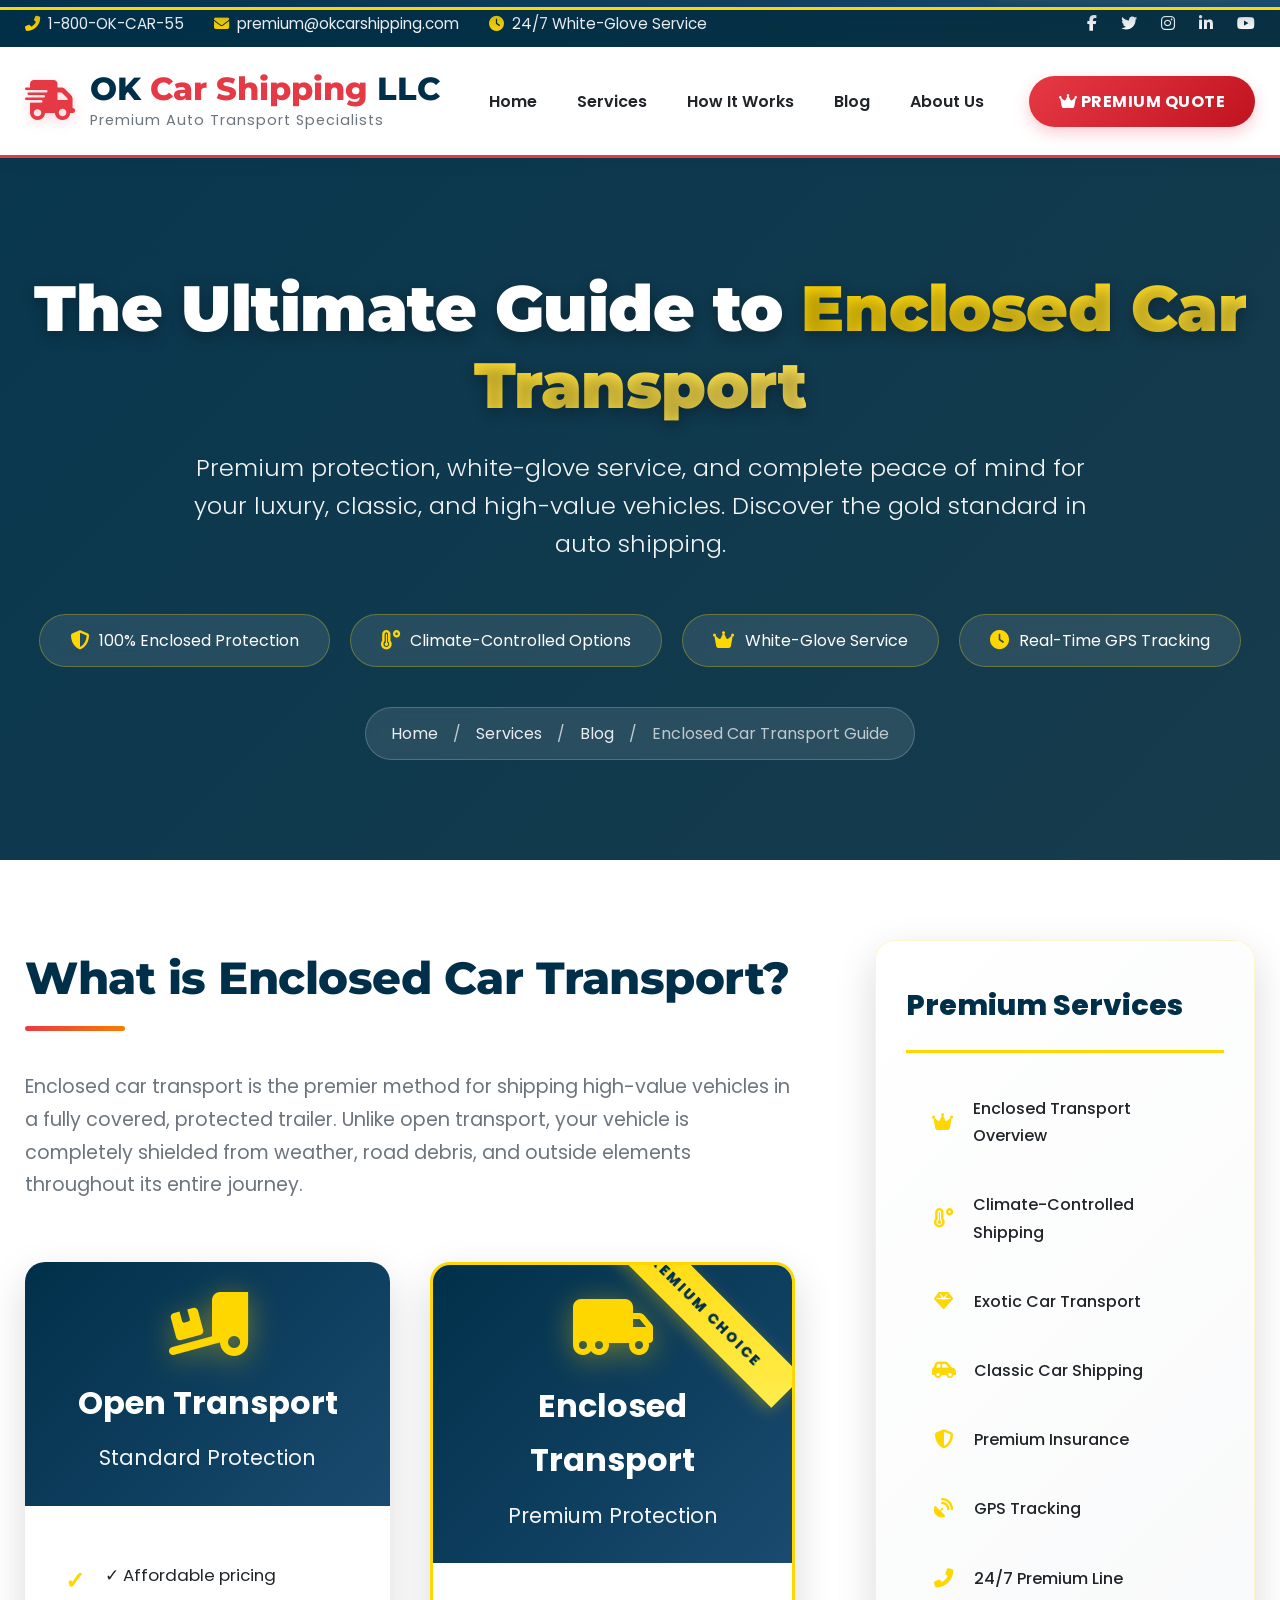
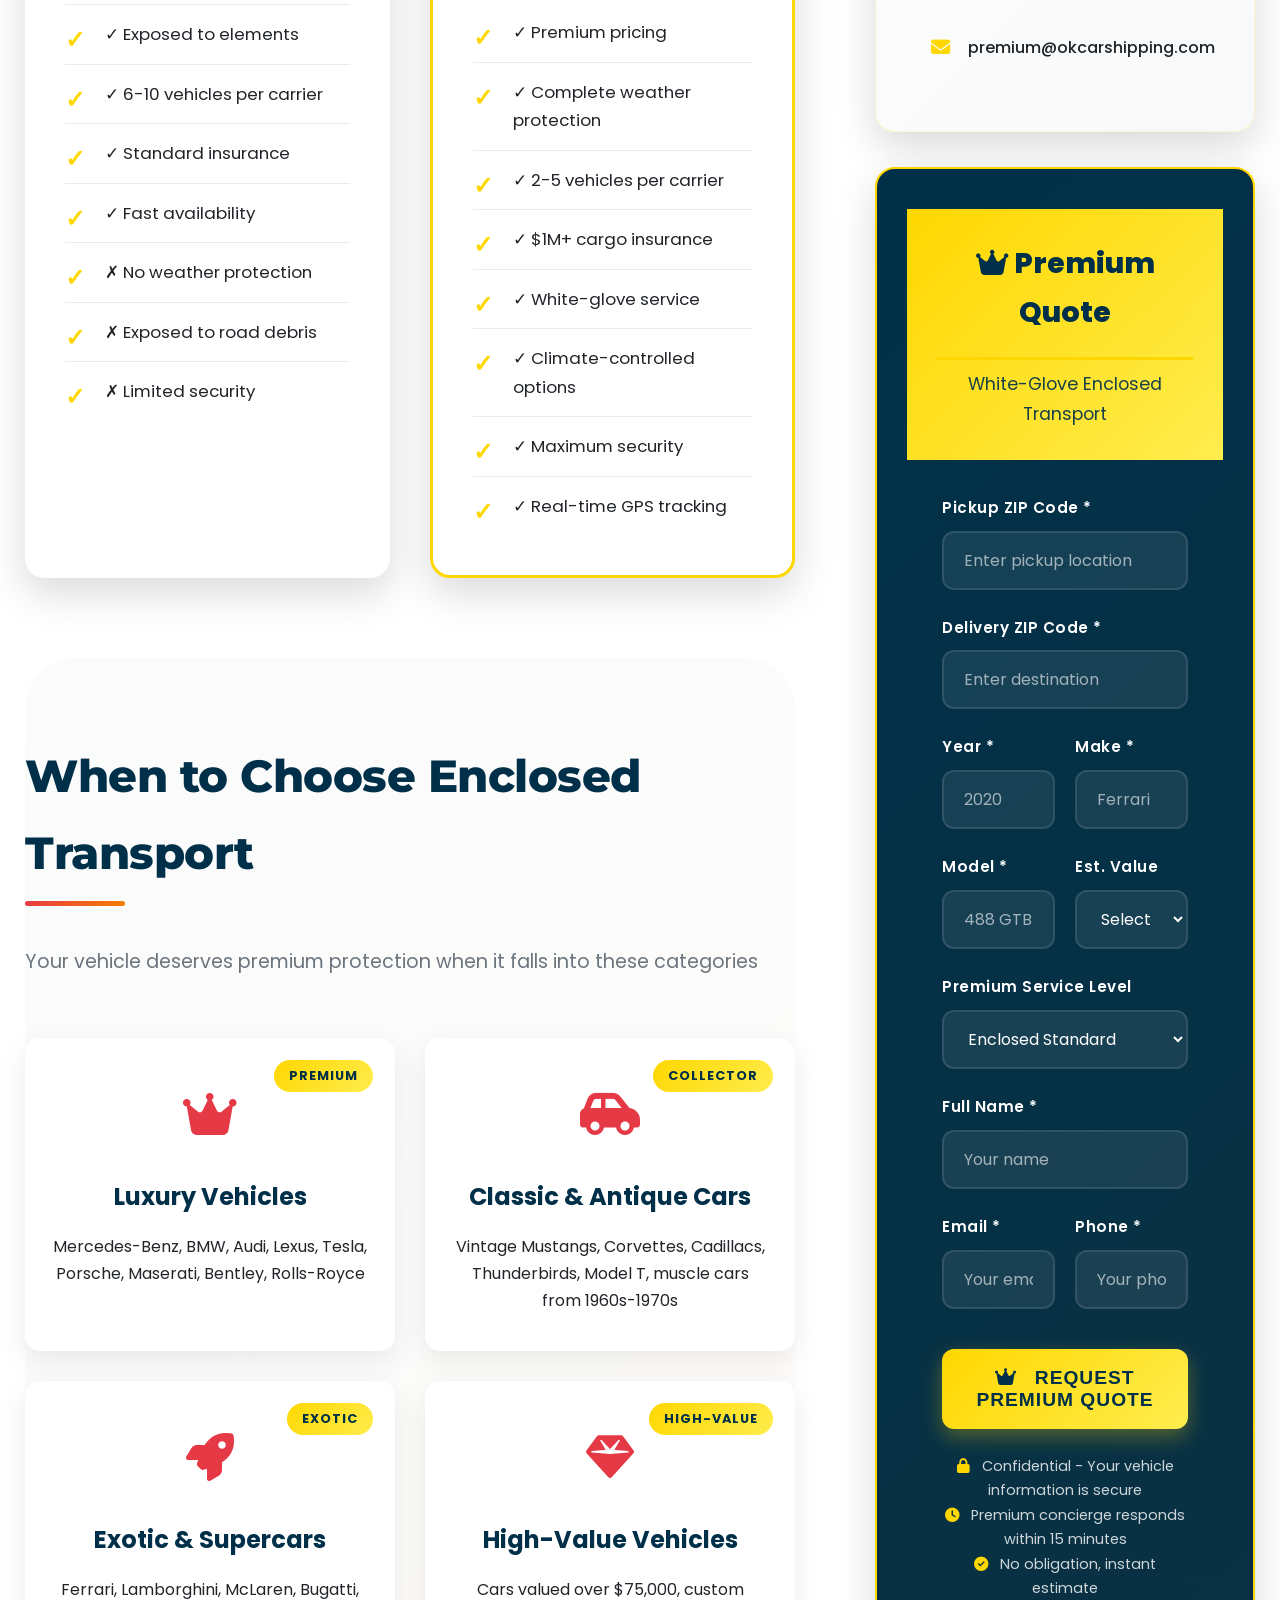
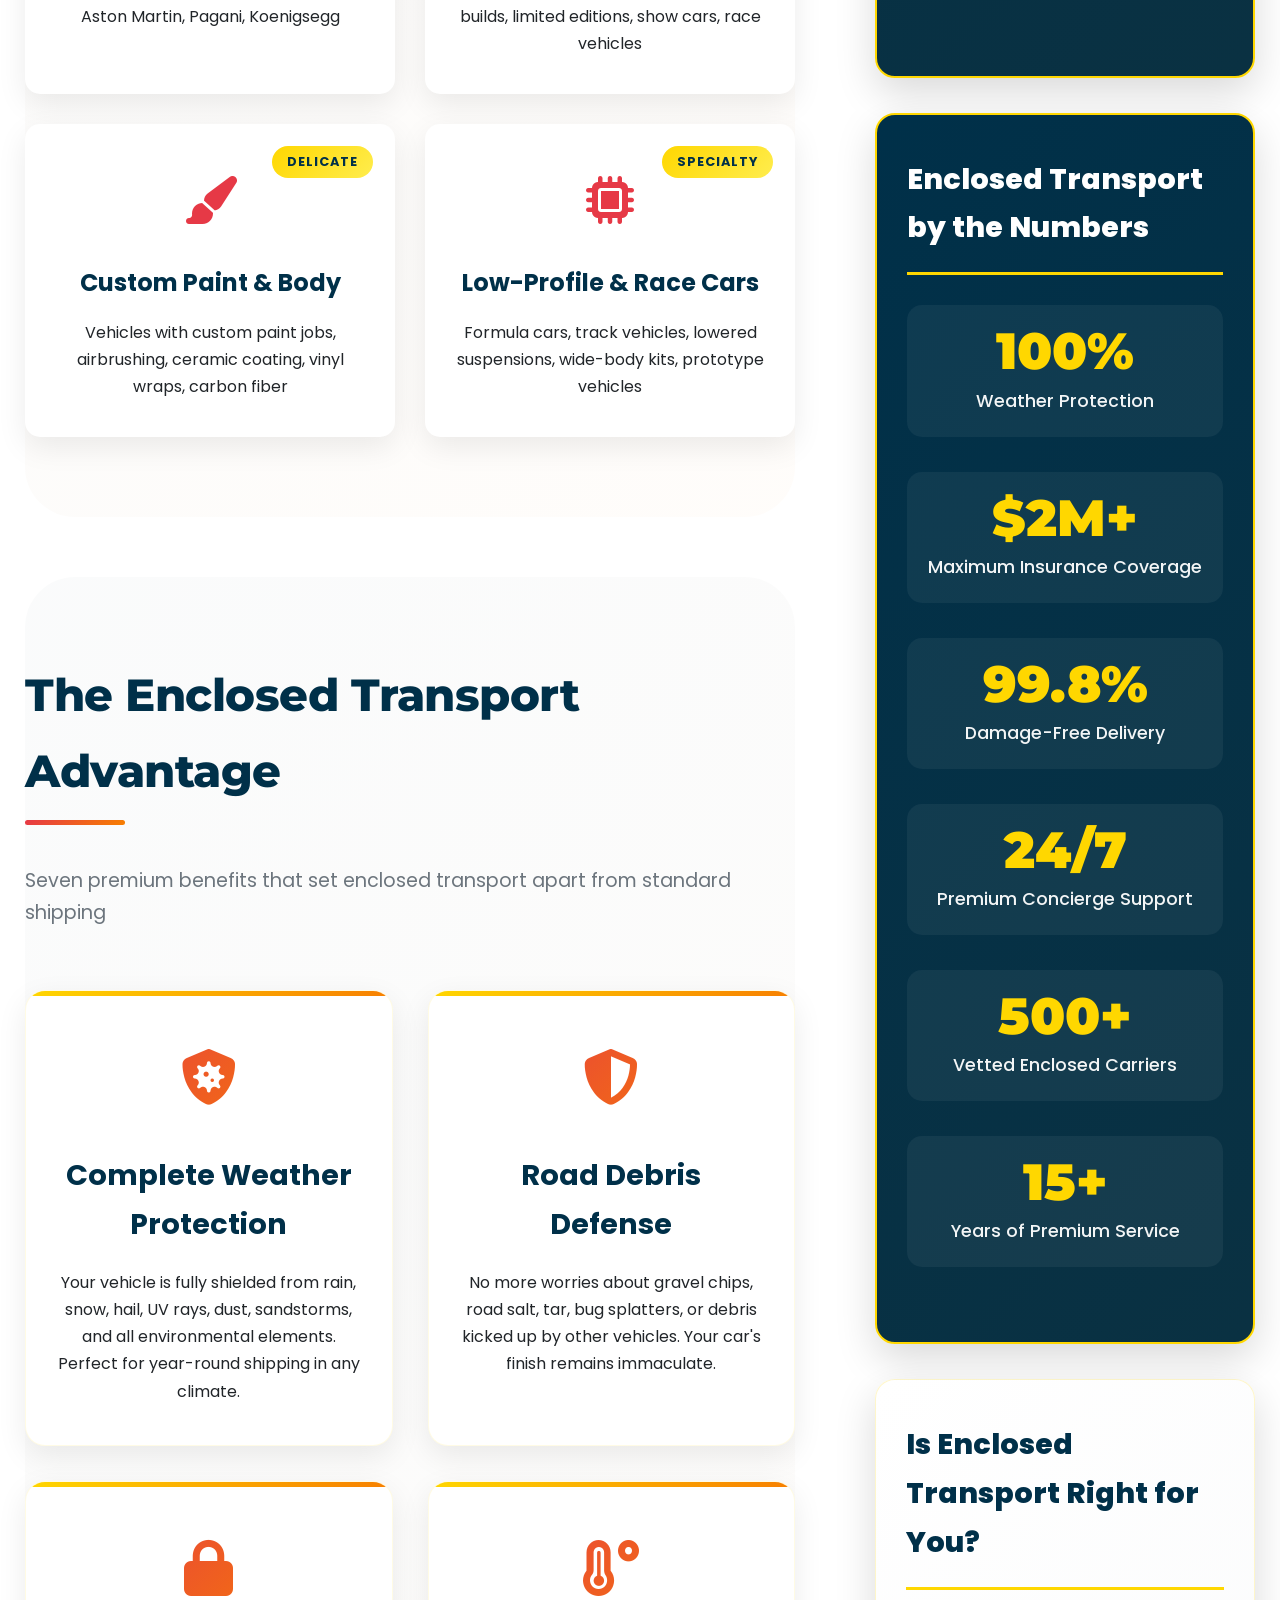
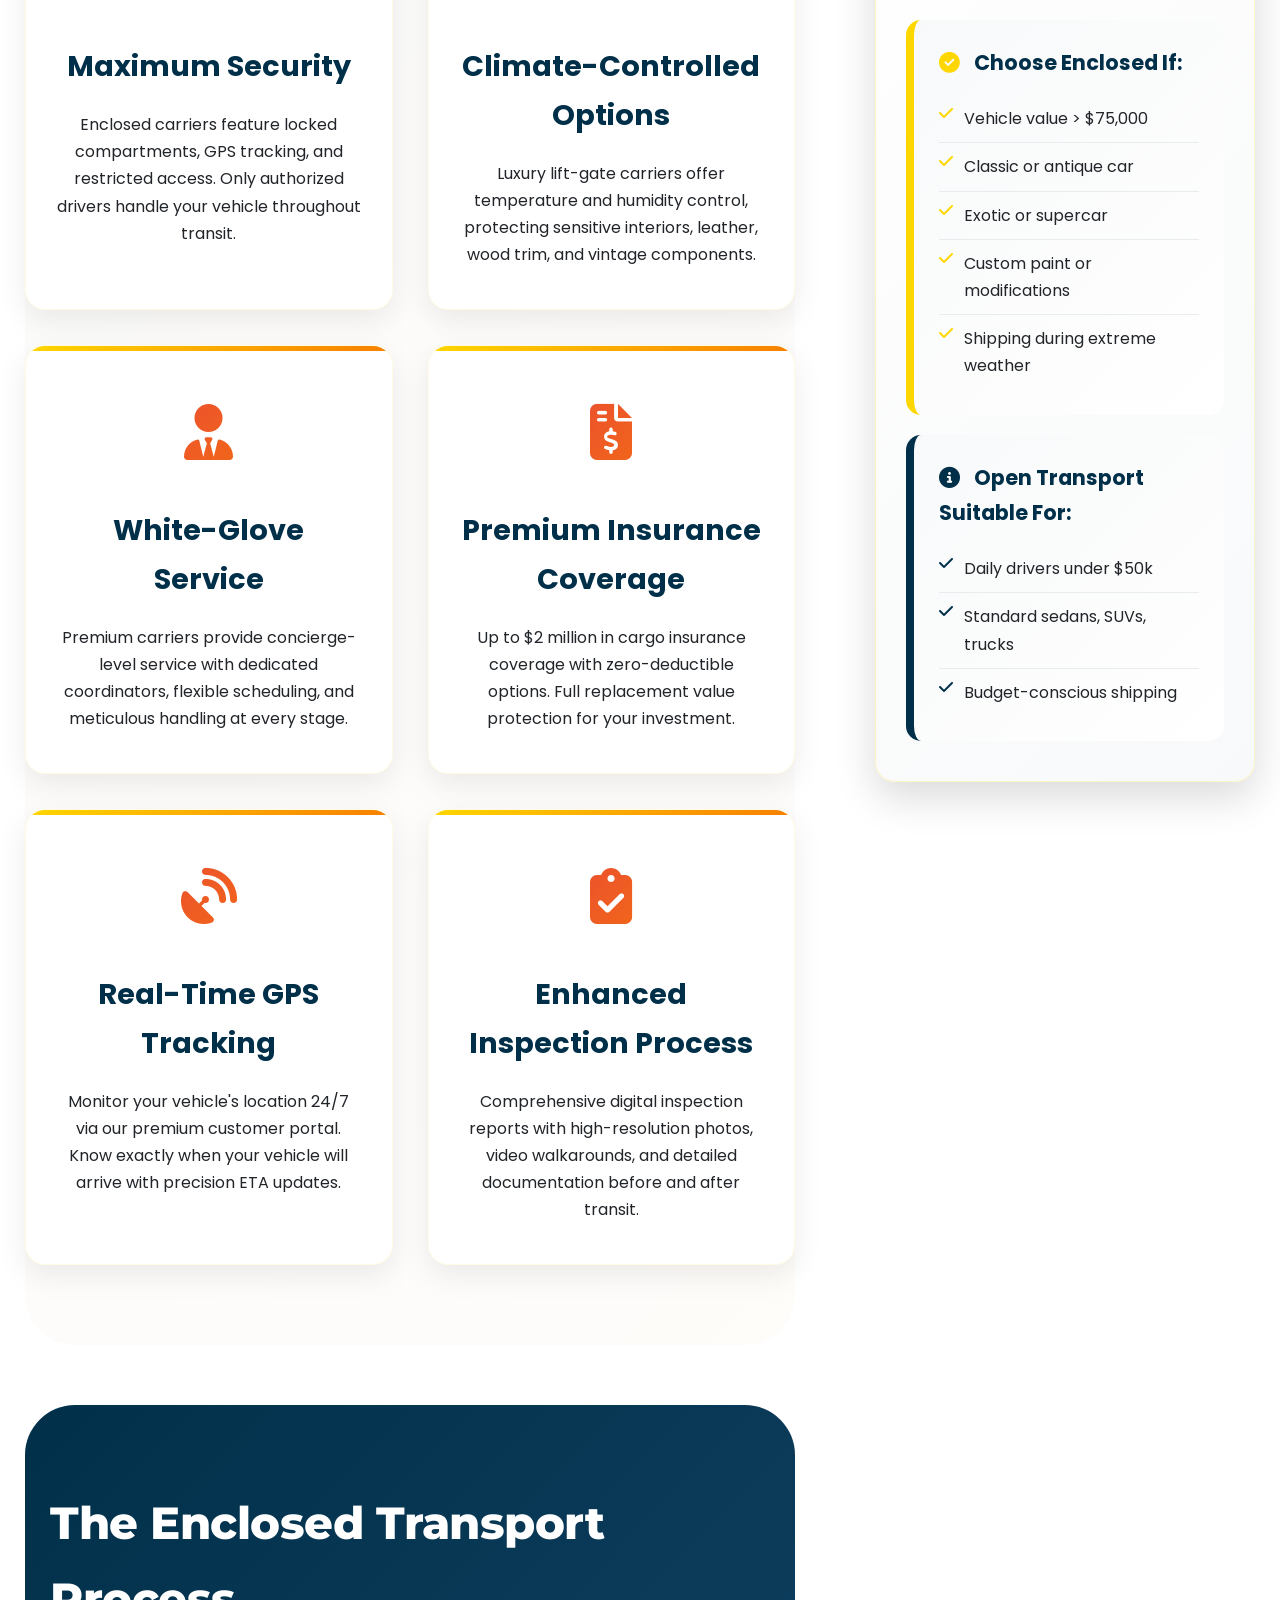
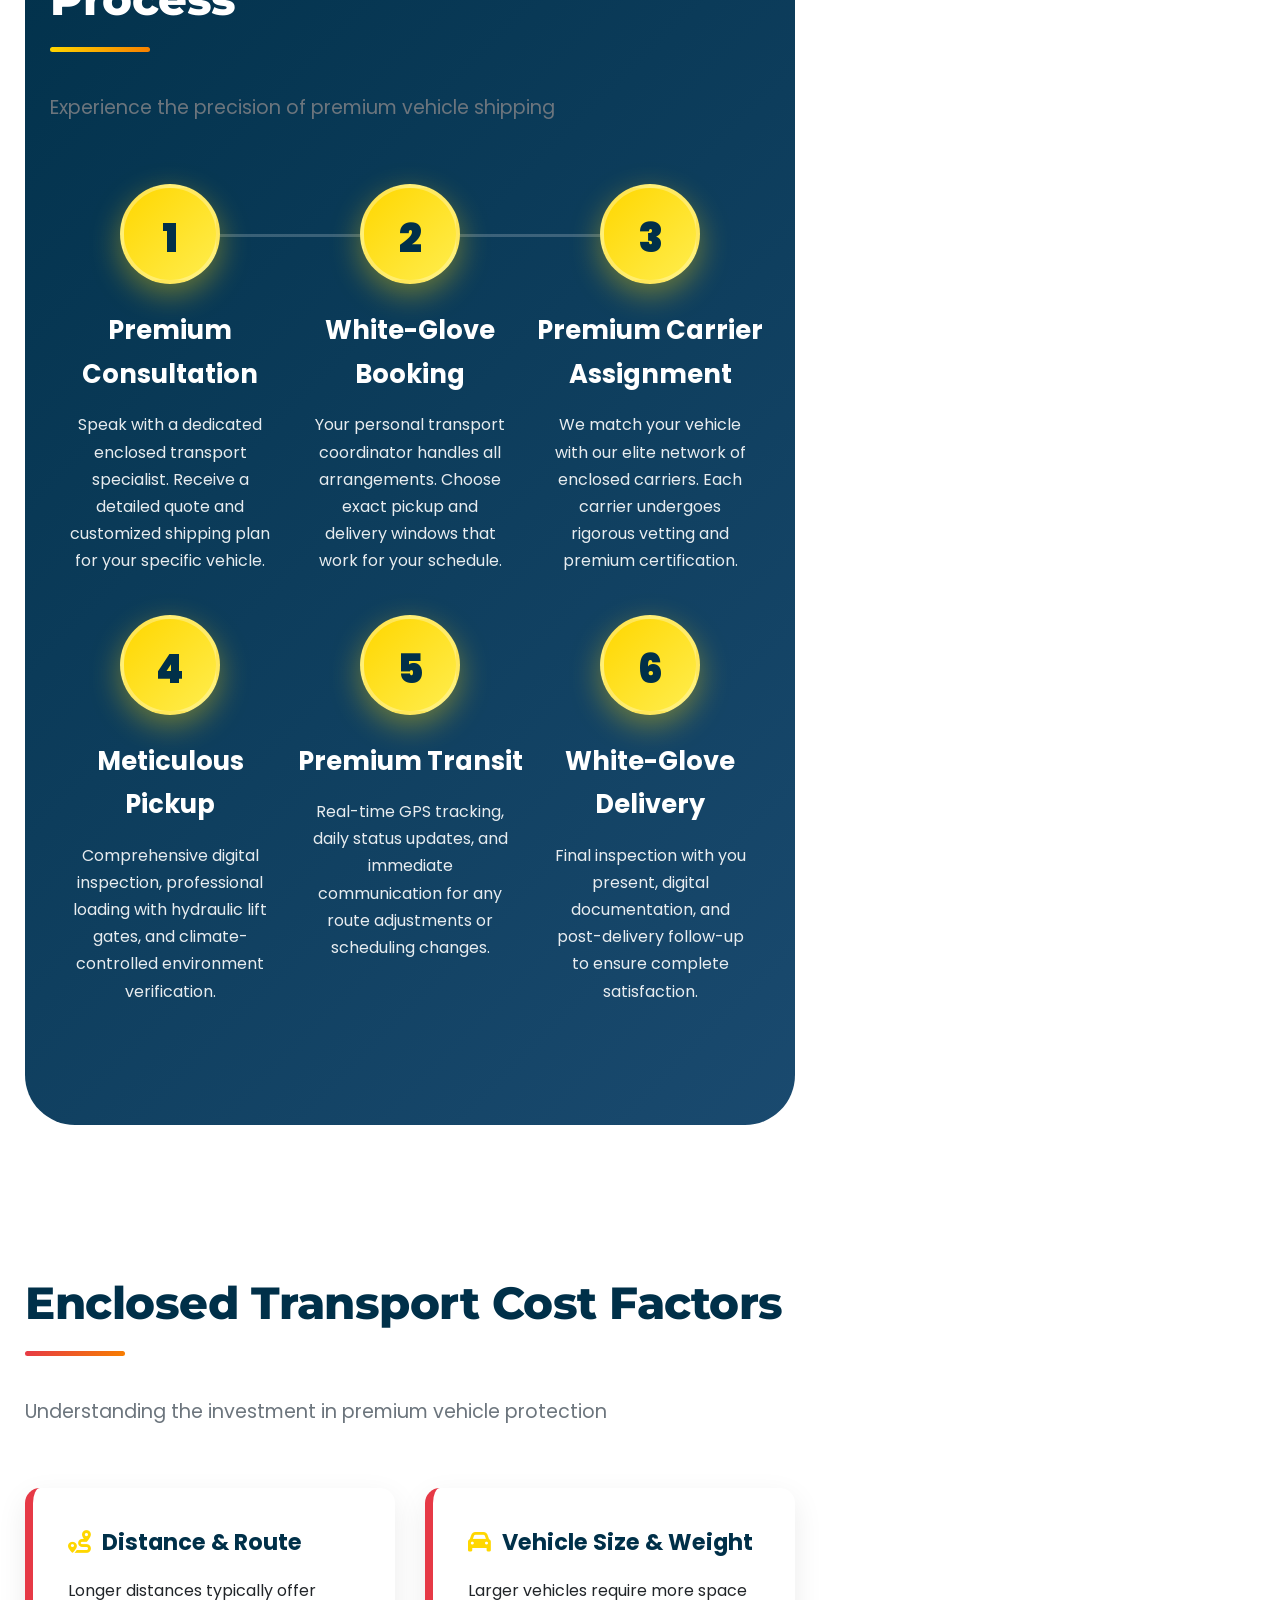
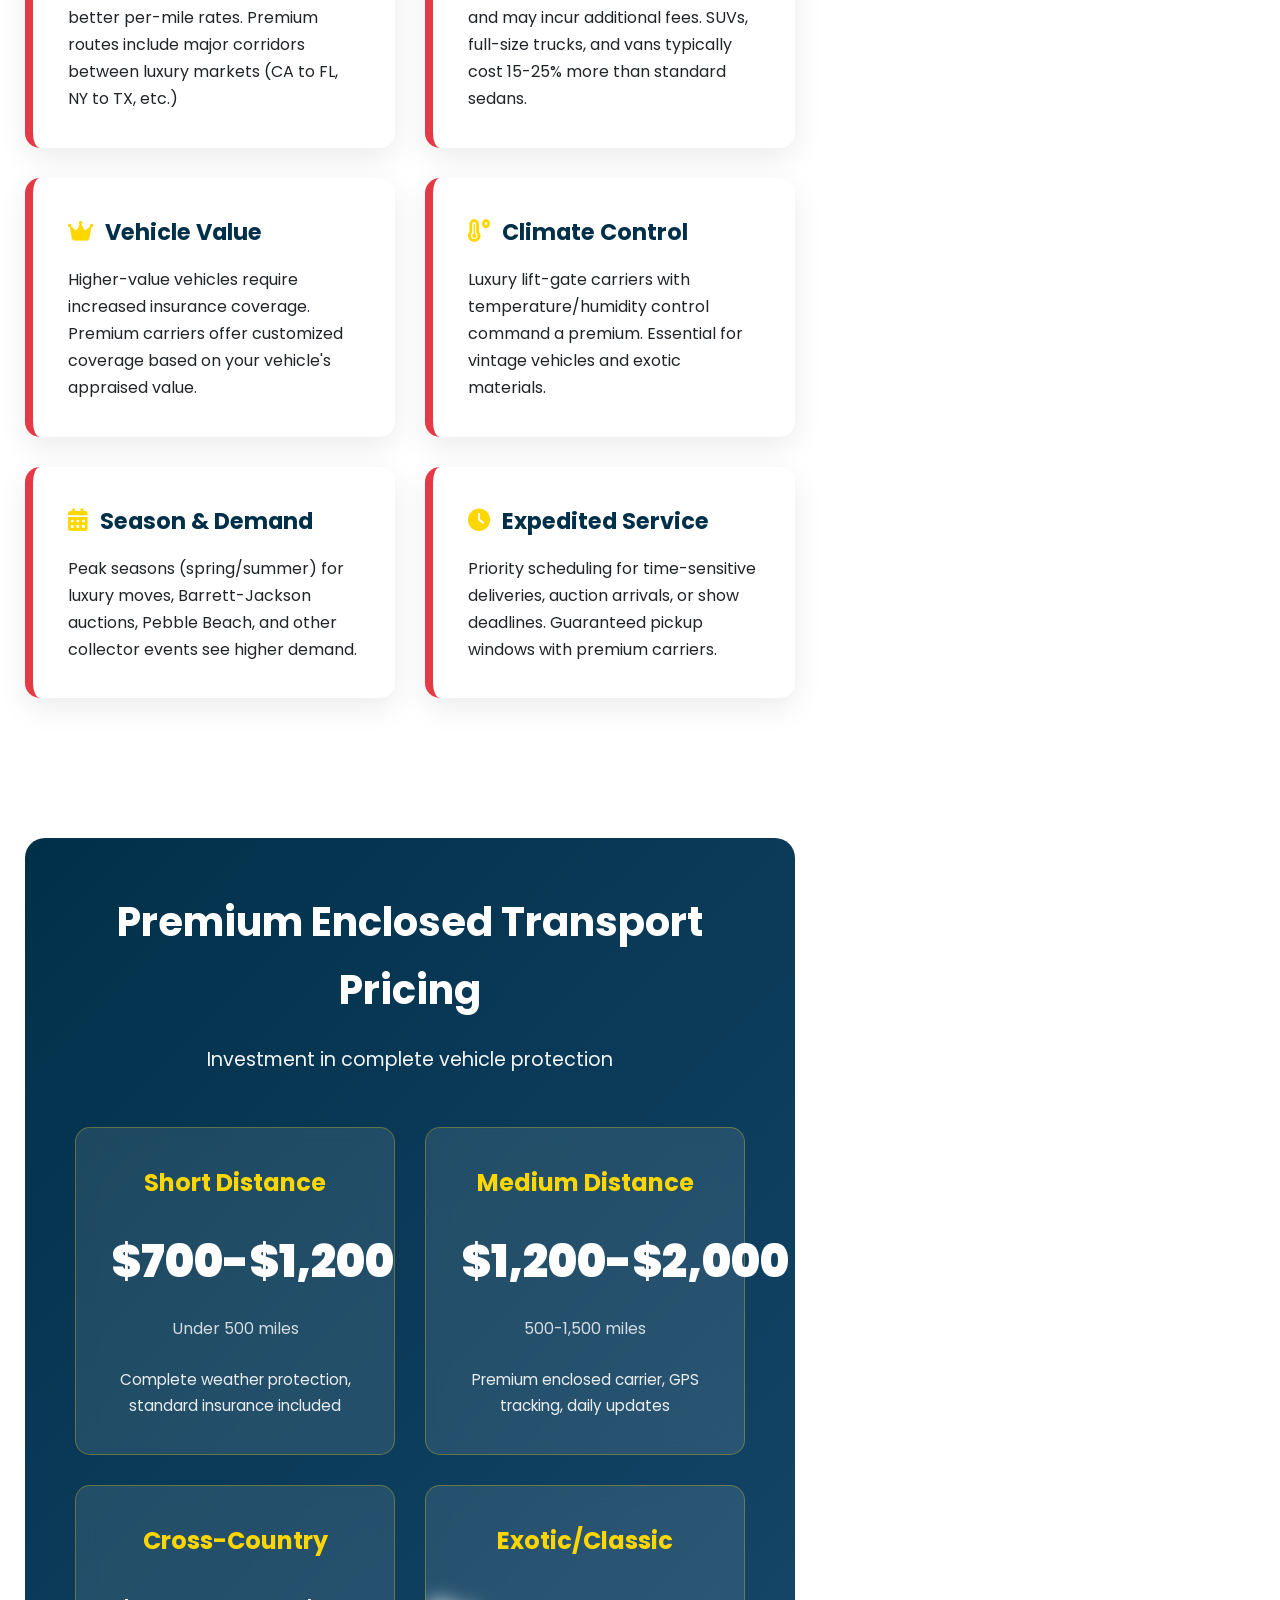
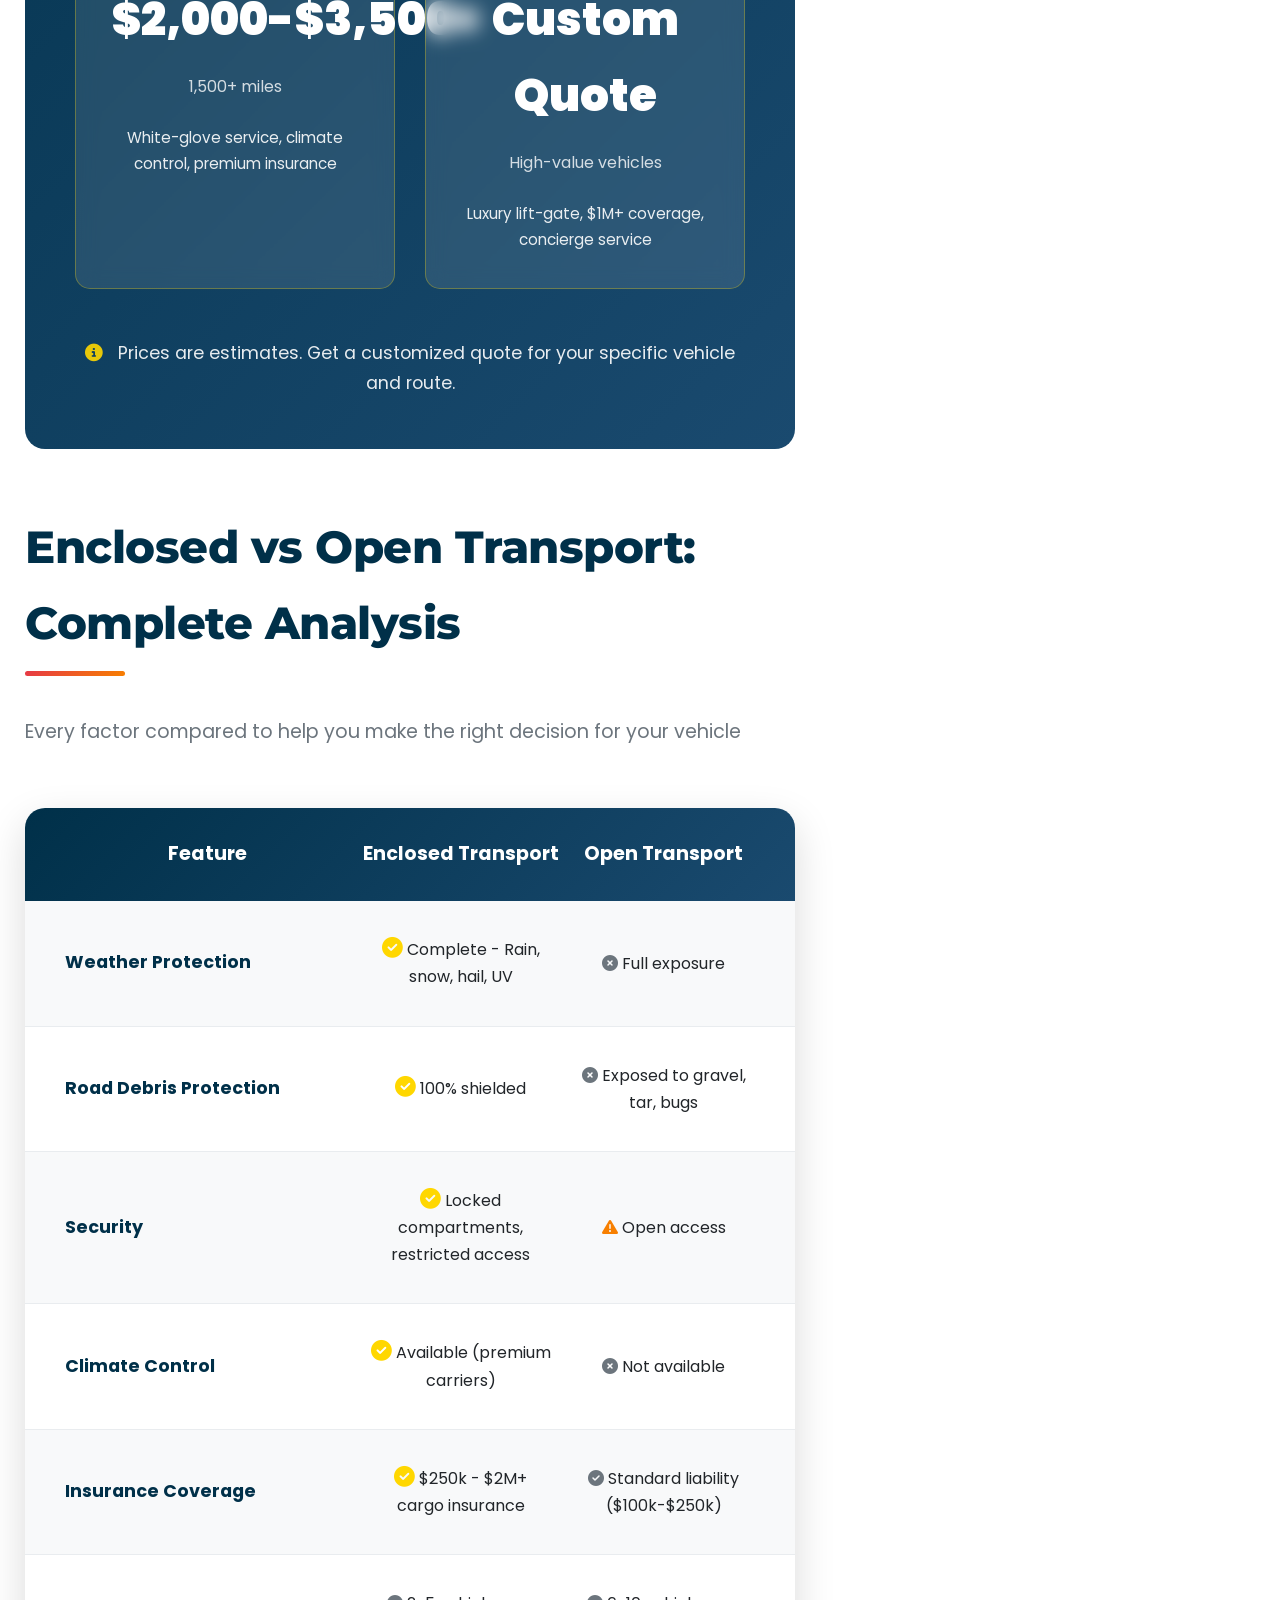
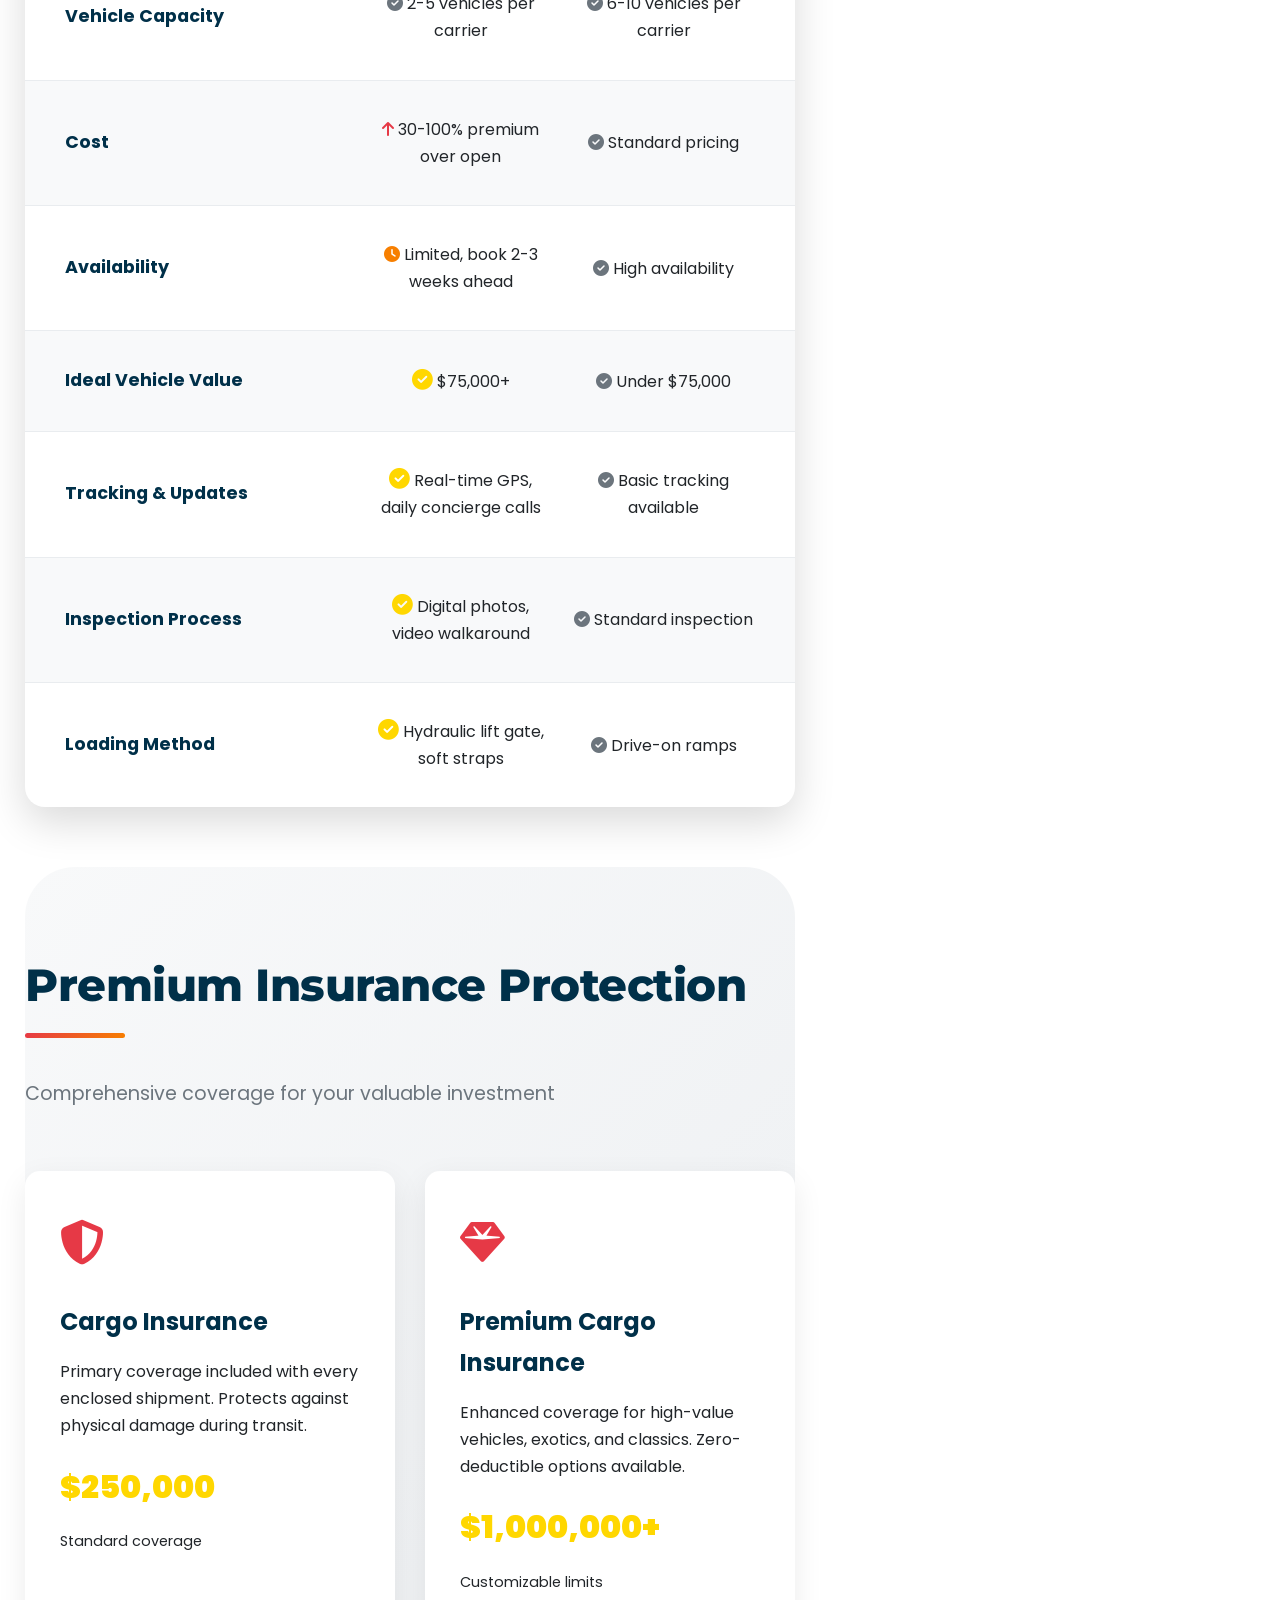
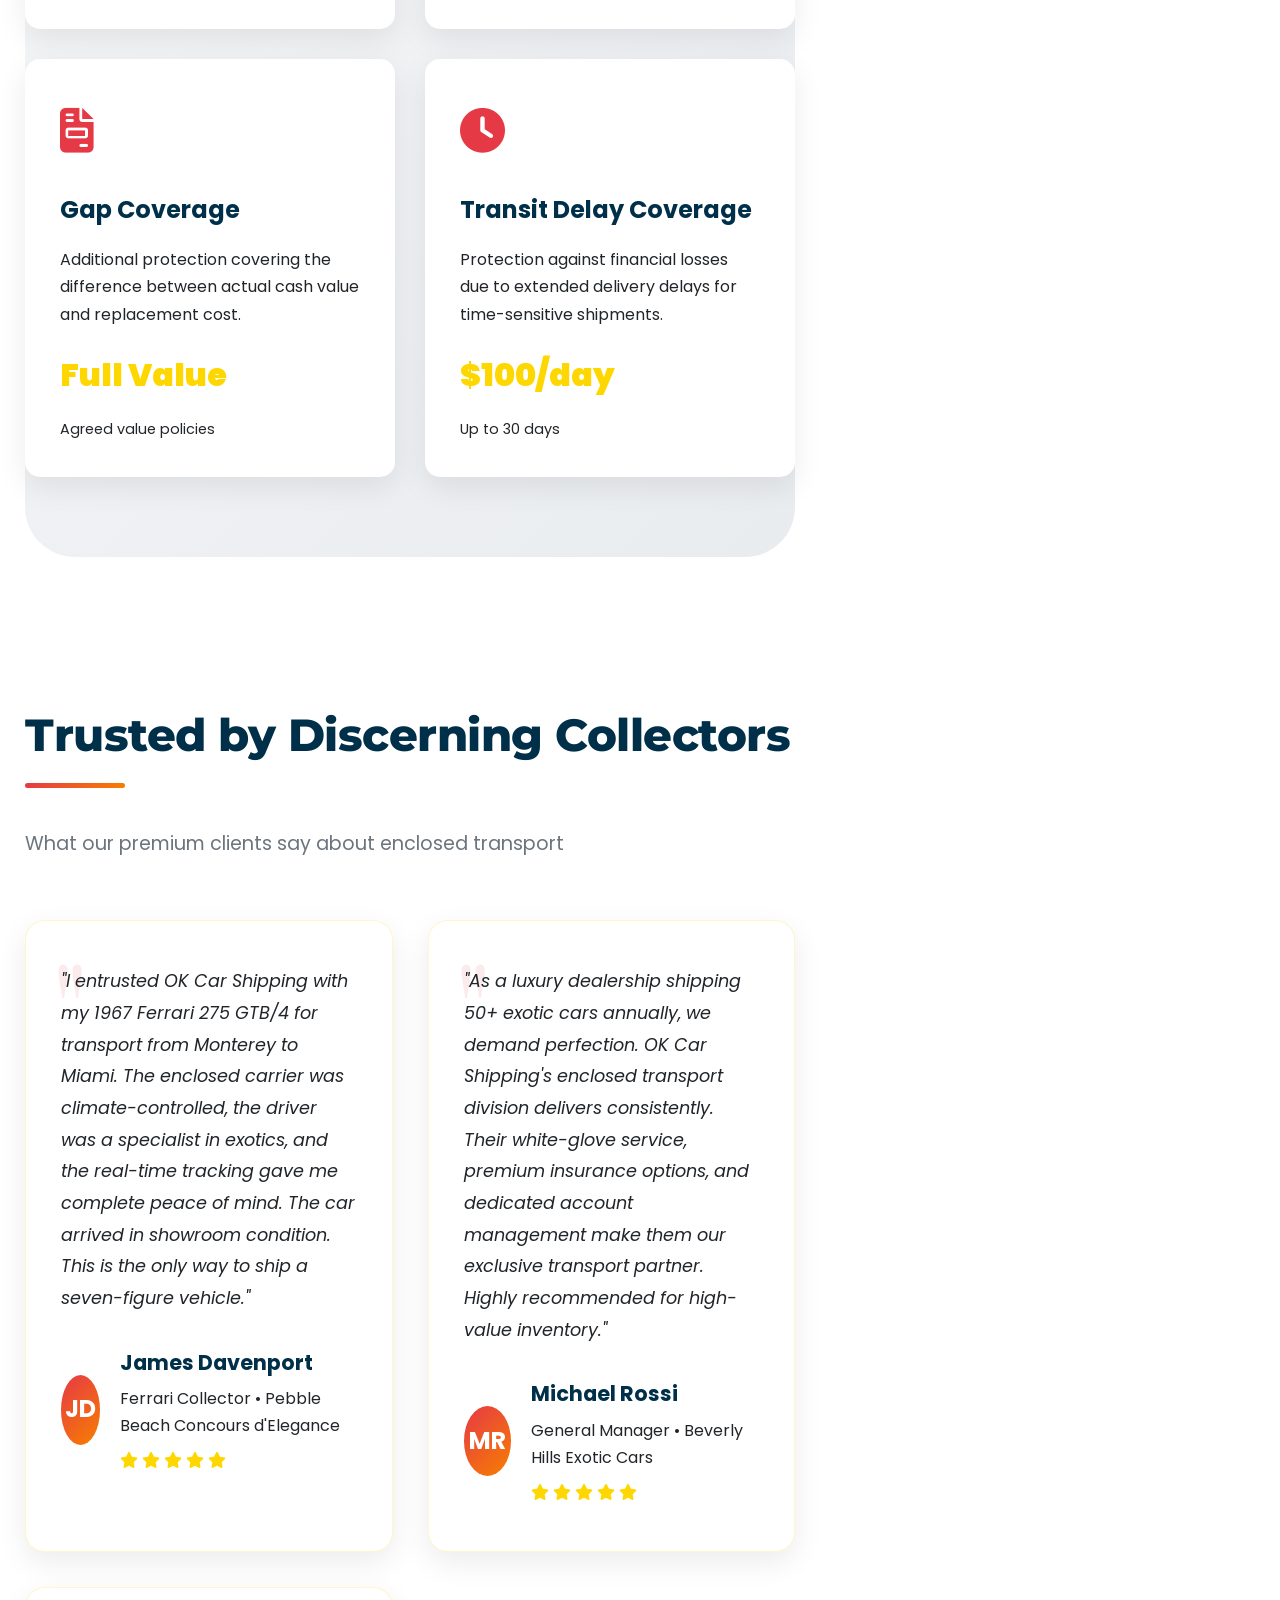
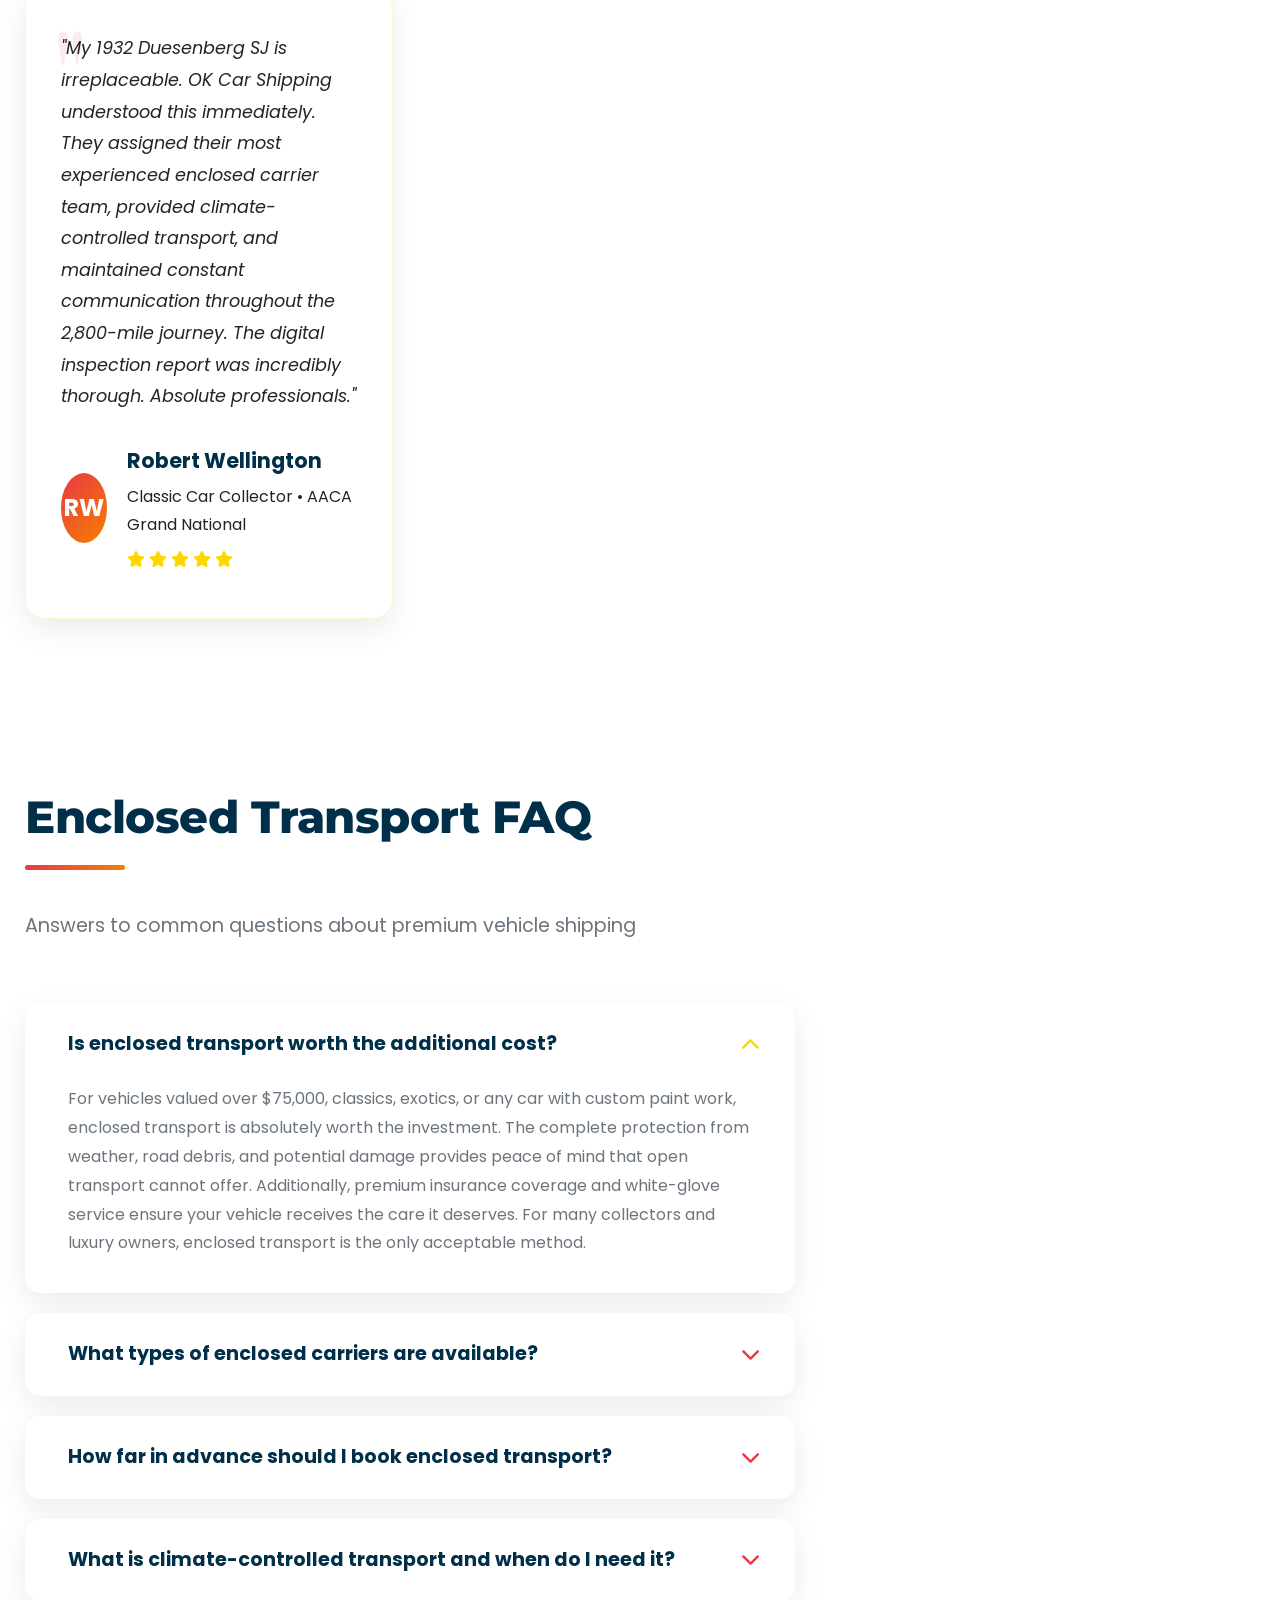
==== enclosed-transport.html @ a204e45e "Add files via upload" ====
<!DOCTYPE html>
<html lang="en">
<head>
    <meta charset="UTF-8">
    <meta name="viewport" content="width=device-width, initial-scale=1.0">
    <title>Enclosed Car Transport Guide | Premium Auto Shipping for Luxury & Classic Vehicles | OK Car Shipping LLC</title>
    <meta name="description" content="Complete guide to enclosed car transport. Premium auto shipping for luxury, classic, exotic, and high-value vehicles. White-glove service, climate-controlled options, door-to-door protection. Free quotes available.">
    <meta name="keywords" content="enclosed car transport, enclosed auto transport, enclosed vehicle shipping, enclosed car carrier, enclosed trailer car shipping, luxury car transport, classic car transport, exotic car shipping, high-value vehicle transport, white-glove auto transport, climate-controlled car shipping, premium vehicle shipping, covered car transport, enclosed carrier service">
    <link rel="stylesheet" href="https://cdnjs.cloudflare.com/ajax/libs/font-awesome/6.4.0/css/all.min.css">
    <link href="https://fonts.googleapis.com/css2?family=Poppins:wght@300;400;500;600;700&family=Montserrat:wght@700;800;900&family=Playfair+Display:wght@700;800;900&display=swap" rel="stylesheet">
    <style>
        :root {
            --primary: #e63946;
            --primary-dark: #c1121f;
            --secondary: #003049;
            --accent: #f77f00;
            --gold: #ffd700;
            --platinum: #e5e4e2;
            --light: #f8f9fa;
            --dark: #212529;
            --gray: #6c757d;
            --light-gray: #e9ecef;
            --shadow: 0 10px 30px rgba(0, 0, 0, 0.08);
            --shadow-strong: 0 15px 40px rgba(0, 0, 0, 0.15);
            --transition: all 0.4s cubic-bezier(0.165, 0.84, 0.44, 1);
        }

        * {
            margin: 0;
            padding: 0;
            box-sizing: border-box;
        }

        body {
            font-family: 'Poppins', sans-serif;
            line-height: 1.7;
            color: var(--dark);
            background-color: #fff;
            padding-top: 130px;
        }

        .container {
            width: 100%;
            max-width: 1280px;
            margin: 0 auto;
            padding: 0 25px;
        }

        /* Premium Gradient Text */
        .premium-text {
            background: linear-gradient(135deg, var(--secondary) 0%, #1a4a6f 100%);
            -webkit-background-clip: text;
            -webkit-text-fill-color: transparent;
            background-clip: text;
        }

        .gold-text {
            background: linear-gradient(135deg, #bf9530, #fcf6ba, #b38728, #fbf5b7, #aa771c);
            -webkit-background-clip: text;
            -webkit-text-fill-color: transparent;
            background-clip: text;
        }

        /* Sticky Get Quote Button */
        .sticky-quote-btn {
            position: fixed;
            top: -80px;
            left: 0;
            width: 100%;
            background: linear-gradient(135deg, var(--secondary) 0%, #1a4a6f 100%);
            color: white;
            padding: 18px 0;
            text-align: center;
            z-index: 9999;
            transition: var(--transition);
            box-shadow: 0 8px 20px rgba(0, 48, 73, 0.3);
            border-bottom: 3px solid var(--gold);
        }

        .sticky-quote-btn.show {
            top: 80px;
        }

        .sticky-quote-btn .container {
            display: flex;
            justify-content: space-between;
            align-items: center;
        }

        .sticky-quote-btn p {
            font-size: 1.2rem;
            font-weight: 600;
            margin: 0;
            letter-spacing: 0.5px;
        }

        .sticky-quote-btn p i {
            color: var(--gold);
            margin-right: 10px;
        }

        .sticky-btn {
            background: linear-gradient(135deg, var(--gold) 0%, #ffed4e 100%);
            color: var(--secondary);
            border: none;
            border-radius: 50px;
            padding: 12px 35px;
            font-size: 1rem;
            font-weight: 700;
            cursor: pointer;
            transition: var(--transition);
            text-decoration: none;
            display: inline-block;
            box-shadow: 0 4px 15px rgba(255, 215, 0, 0.3);
            letter-spacing: 1px;
        }

        .sticky-btn:hover {
            background: white;
            color: var(--primary);
            transform: translateY(-3px);
            box-shadow: 0 8px 25px rgba(255, 215, 0, 0.4);
        }

        /* Header & Navigation - Premium */
        header {
            background-color: white;
            box-shadow: 0 2px 20px rgba(0, 0, 0, 0.05);
            position: fixed;
            top: 0;
            width: 100%;
            z-index: 1000;
            border-bottom: 3px solid var(--primary);
        }

        .header-top {
            background: linear-gradient(135deg, var(--secondary) 0%, #0a3142 100%);
            color: white;
            padding: 10px 0;
        }

        .header-top .container {
            display: flex;
            justify-content: space-between;
            align-items: center;
        }

        .header-contact {
            display: flex;
            gap: 30px;
            font-size: 0.95rem;
        }

        .header-contact span {
            display: flex;
            align-items: center;
            gap: 8px;
        }

        .header-contact i {
            color: var(--gold);
        }

        .header-social a {
            color: white;
            margin-left: 20px;
            font-size: 1rem;
            transition: var(--transition);
        }

        .header-social a:hover {
            color: var(--gold);
            transform: translateY(-2px);
        }

        .header-main {
            padding: 20px 0;
        }

        .header-container {
            display: flex;
            justify-content: space-between;
            align-items: center;
        }

        .logo {
            display: flex;
            align-items: center;
        }

        .logo-icon {
            color: var(--primary);
            font-size: 2.5rem;
            margin-right: 15px;
            filter: drop-shadow(0 4px 6px rgba(230, 57, 70, 0.2));
        }

        .logo-text h1 {
            font-family: 'Montserrat', sans-serif;
            font-size: 2rem;
            color: var(--secondary);
            line-height: 1.2;
            font-weight: 800;
        }

        .logo-text span {
            color: var(--primary);
        }

        .logo-text p {
            font-size: 0.9rem;
            color: var(--gray);
            letter-spacing: 1px;
        }

        .main-nav {
            display: flex;
            align-items: center;
        }

        .nav-menu {
            display: flex;
            list-style: none;
            margin: 0;
            padding: 0;
        }

        .nav-menu li {
            position: relative;
        }

        .nav-menu a {
            color: var(--dark);
            text-decoration: none;
            padding: 10px 20px;
            font-weight: 600;
            transition: var(--transition);
            display: block;
            position: relative;
        }

        .nav-menu a:after {
            content: '';
            position: absolute;
            bottom: 0;
            left: 50%;
            width: 0;
            height: 3px;
            background: var(--primary);
            transition: var(--transition);
            transform: translateX(-50%);
        }

        .nav-menu a:hover:after {
            width: 70%;
        }

        .nav-menu a.active {
            color: var(--primary);
        }

        .nav-menu a.active:after {
            width: 70%;
        }

        .nav-cta {
            margin-left: 25px;
        }

        .nav-cta-btn {
            background: linear-gradient(135deg, var(--primary) 0%, var(--primary-dark) 100%);
            color: white;
            border: none;
            border-radius: 50px;
            padding: 12px 30px;
            font-weight: 700;
            cursor: pointer;
            transition: var(--transition);
            text-decoration: none;
            display: inline-block;
            box-shadow: 0 6px 15px rgba(230, 57, 70, 0.25);
            letter-spacing: 0.5px;
        }

        .nav-cta-btn:hover {
            background: linear-gradient(135deg, var(--primary-dark) 0%, var(--primary) 100%);
            transform: translateY(-3px);
            box-shadow: 0 10px 25px rgba(230, 57, 70, 0.35);
        }

        .mobile-menu-btn {
            display: none;
            background: none;
            border: none;
            font-size: 1.8rem;
            color: var(--secondary);
            cursor: pointer;
        }

        /* Premium Hero Section */
        .hero {
            background: linear-gradient(135deg, rgba(0, 48, 73, 0.97) 0%, rgba(10, 49, 66, 0.95) 100%), url('https://images.unsplash.com/photo-1614162692292-7ac56d7f7f1e?ixlib=rb-4.0.3&auto=format&fit=crop&w=1600&q=80');
            background-size: cover;
            background-position: center;
            background-attachment: fixed;
            color: white;
            padding: 140px 0 100px;
            text-align: center;
            margin-bottom: 80px;
            position: relative;
            overflow: hidden;
        }

        .hero:before {
            content: '';
            position: absolute;
            top: 0;
            left: 0;
            right: 0;
            bottom: 0;
            background: url('https://www.transparenttextures.com/patterns/carbon-fibre.png');
            opacity: 0.1;
            pointer-events: none;
        }

        .hero h1 {
            font-family: 'Montserrat', sans-serif;
            font-size: 4rem;
            margin-bottom: 25px;
            line-height: 1.2;
            font-weight: 900;
            text-shadow: 0 5px 15px rgba(0, 0, 0, 0.3);
            letter-spacing: -0.5px;
        }

        .hero h1 span {
            background: linear-gradient(135deg, var(--gold) 0%, #ffe55c 100%);
            -webkit-background-clip: text;
            -webkit-text-fill-color: transparent;
            background-clip: text;
        }

        .hero p {
            font-size: 1.5rem;
            max-width: 900px;
            margin: 0 auto 40px;
            opacity: 0.95;
            font-weight: 300;
            line-height: 1.6;
        }

        .hero-badges {
            display: flex;
            justify-content: center;
            flex-wrap: wrap;
            gap: 20px;
            margin-top: 50px;
        }

        .hero-badge {
            background: rgba(255, 255, 255, 0.1);
            backdrop-filter: blur(10px);
            border: 1px solid rgba(255, 215, 0, 0.3);
            border-radius: 50px;
            padding: 12px 30px;
            font-size: 1rem;
            display: flex;
            align-items: center;
            gap: 10px;
            transition: var(--transition);
        }

        .hero-badge:hover {
            background: rgba(255, 215, 0, 0.2);
            transform: translateY(-3px);
            border-color: var(--gold);
        }

        .hero-badge i {
            color: var(--gold);
            font-size: 1.2rem;
        }

        .breadcrumb {
            background: rgba(255, 255, 255, 0.1);
            backdrop-filter: blur(10px);
            padding: 12px 25px;
            border-radius: 50px;
            display: inline-flex;
            align-items: center;
            gap: 15px;
            margin-top: 40px;
            border: 1px solid rgba(255, 255, 255, 0.2);
        }

        .breadcrumb a {
            color: white;
            text-decoration: none;
            opacity: 0.9;
            transition: var(--transition);
        }

        .breadcrumb a:hover {
            opacity: 1;
            color: var(--gold);
        }

        .breadcrumb span {
            opacity: 0.7;
        }

        /* Content Layout */
        .content-wrapper {
            display: grid;
            grid-template-columns: 1fr 380px;
            gap: 60px;
            padding: 0 0 100px;
        }

        @media (max-width: 992px) {
            .content-wrapper {
                grid-template-columns: 1fr;
            }
        }

        /* Main Content */
        .main-content {
            padding-right: 20px;
        }

        .section-title {
            margin-bottom: 60px;
            position: relative;
        }

        .section-title h2 {
            color: var(--secondary);
            font-family: 'Montserrat', sans-serif;
            font-size: 2.8rem;
            margin-bottom: 25px;
            position: relative;
            display: inline-block;
            font-weight: 800;
            letter-spacing: -0.5px;
        }

        .section-title h2:after {
            content: '';
            position: absolute;
            width: 100px;
            height: 5px;
            background: linear-gradient(135deg, var(--primary) 0%, var(--accent) 100%);
            bottom: -15px;
            left: 0;
            border-radius: 5px;
        }

        .section-title p {
            color: var(--gray);
            margin-top: 30px;
            font-size: 1.2rem;
            max-width: 800px;
        }

        /* Premium Comparison Cards */
        .comparison-premium {
            display: grid;
            grid-template-columns: 1fr 1fr;
            gap: 40px;
            margin: 60px 0 80px;
        }

        @media (max-width: 768px) {
            .comparison-premium {
                grid-template-columns: 1fr;
            }
        }

        .premium-card {
            background: white;
            border-radius: 20px;
            overflow: hidden;
            box-shadow: var(--shadow-strong);
            transition: var(--transition);
            position: relative;
        }

        .premium-card:hover {
            transform: translateY(-15px);
            box-shadow: 0 25px 50px rgba(0, 0, 0, 0.2);
        }

        .premium-card.featured {
            border: 3px solid var(--gold);
            position: relative;
        }

        .premium-card.featured:before {
            content: 'PREMIUM CHOICE';
            position: absolute;
            top: 20px;
            right: -30px;
            background: linear-gradient(135deg, var(--gold) 0%, #ffed4e 100%);
            color: var(--secondary);
            padding: 10px 40px;
            font-weight: 800;
            font-size: 0.9rem;
            transform: rotate(45deg);
            letter-spacing: 2px;
            box-shadow: 0 5px 15px rgba(255, 215, 0, 0.3);
            z-index: 10;
        }

        .card-header {
            padding: 30px;
            text-align: center;
            background: linear-gradient(135deg, var(--secondary) 0%, #1a4a6f 100%);
            color: white;
        }

        .card-header i {
            font-size: 4rem;
            margin-bottom: 20px;
            color: var(--gold);
            filter: drop-shadow(0 5px 15px rgba(255, 215, 0, 0.4));
        }

        .card-header h3 {
            font-size: 2rem;
            font-weight: 700;
            margin-bottom: 10px;
        }

        .card-price {
            font-size: 1.3rem;
            opacity: 0.95;
        }

        .card-content {
            padding: 40px;
        }

        .feature-list {
            list-style-type: none;
        }

        .feature-list li {
            padding: 15px 0 15px 40px;
            position: relative;
            border-bottom: 1px solid var(--light-gray);
            font-size: 1.05rem;
        }

        .feature-list li:last-child {
            border-bottom: none;
        }

        .feature-list li:before {
            content: "✓";
            position: absolute;
            left: 0;
            color: var(--gold);
            font-weight: bold;
            font-size: 1.5rem;
        }

        .feature-list li i {
            margin-right: 10px;
        }

        /* Benefits Grid Premium */
        .benefits-premium {
            padding: 80px 0;
            background: linear-gradient(135deg, rgba(0,48,73,0.02) 0%, rgba(247,127,0,0.02) 100%);
            border-radius: 50px;
            margin: 60px 0;
        }

        .benefits-grid-premium {
            display: grid;
            grid-template-columns: repeat(auto-fit, minmax(300px, 1fr));
            gap: 35px;
            margin-top: 50px;
        }

        .benefit-premium-card {
            background: white;
            border-radius: 20px;
            padding: 40px 30px;
            box-shadow: var(--shadow);
            transition: var(--transition);
            text-align: center;
            position: relative;
            overflow: hidden;
            border: 1px solid rgba(255, 215, 0, 0.1);
        }

        .benefit-premium-card:hover {
            transform: translateY(-12px);
            box-shadow: var(--shadow-strong);
            border-color: var(--gold);
        }

        .benefit-premium-card:after {
            content: '';
            position: absolute;
            top: 0;
            left: 0;
            right: 0;
            height: 5px;
            background: linear-gradient(135deg, var(--gold) 0%, var(--accent) 100%);
        }

        .benefit-icon-premium {
            font-size: 3.5rem;
            margin-bottom: 25px;
            background: linear-gradient(135deg, var(--primary) 0%, var(--accent) 100%);
            -webkit-background-clip: text;
            -webkit-text-fill-color: transparent;
            background-clip: text;
        }

        .benefit-premium-card h3 {
            color: var(--secondary);
            margin-bottom: 20px;
            font-size: 1.8rem;
            font-weight: 700;
        }

        /* Vehicle Types Premium Grid */
        .vehicles-premium {
            padding: 80px 0;
        }

        .vehicles-premium-grid {
            display: grid;
            grid-template-columns: repeat(auto-fit, minmax(250px, 1fr));
            gap: 30px;
            margin-top: 50px;
        }

        .vehicle-premium-card {
            background: white;
            border-radius: 15px;
            padding: 35px 25px;
            box-shadow: var(--shadow);
            text-align: center;
            transition: var(--transition);
            position: relative;
            border: 2px solid transparent;
        }

        .vehicle-premium-card:hover {
            transform: translateY(-8px);
            border-color: var(--gold);
            box-shadow: var(--shadow-strong);
        }

        .vehicle-premium-icon {
            font-size: 3rem;
            margin-bottom: 20px;
            color: var(--primary);
        }

        .vehicle-premium-card h4 {
            color: var(--secondary);
            margin-bottom: 15px;
            font-size: 1.5rem;
            font-weight: 700;
        }

        .vehicle-premium-tag {
            position: absolute;
            top: 20px;
            right: 20px;
            background: linear-gradient(135deg, var(--gold) 0%, #ffed4e 100%);
            color: var(--secondary);
            padding: 5px 15px;
            border-radius: 50px;
            font-weight: 700;
            font-size: 0.8rem;
            letter-spacing: 1px;
        }

        /* Process Timeline Premium */
        .process-premium {
            padding: 80px 0;
            background: linear-gradient(135deg, var(--secondary) 0%, #1a4a6f 100%);
            border-radius: 50px;
            color: white;
            margin: 60px 0;
        }

        .process-premium .section-title h2 {
            color: white;
        }

        .process-premium .section-title h2:after {
            background: linear-gradient(135deg, var(--gold) 0%, var(--accent) 100%);
        }

        .process-steps-premium {
            display: flex;
            justify-content: space-between;
            margin-top: 60px;
            position: relative;
            flex-wrap: wrap;
        }

        .process-steps-premium:before {
            content: '';
            position: absolute;
            top: 50px;
            left: 10%;
            width: 80%;
            height: 3px;
            background: rgba(255, 255, 255, 0.2);
            z-index: 1;
        }

        @media (max-width: 768px) {
            .process-steps-premium:before {
                display: none;
            }
        }

        .step-premium {
            flex: 1;
            min-width: 200px;
            text-align: center;
            position: relative;
            z-index: 2;
            margin-bottom: 40px;
        }

        .step-number-premium {
            display: inline-block;
            width: 100px;
            height: 100px;
            background: linear-gradient(135deg, var(--gold) 0%, #ffed4e 100%);
            color: var(--secondary);
            border-radius: 50%;
            line-height: 100px;
            font-weight: 900;
            font-size: 2.5rem;
            margin-bottom: 25px;
            box-shadow: 0 10px 30px rgba(255, 215, 0, 0.4);
            border: 4px solid rgba(255, 255, 255, 0.3);
        }

        .step-premium h3 {
            color: white;
            margin-bottom: 15px;
            font-size: 1.6rem;
            font-weight: 700;
        }

        .step-premium p {
            color: rgba(255, 255, 255, 0.9);
            padding: 0 20px;
        }

        /* Cost Factors Premium */
        .cost-premium {
            padding: 80px 0;
        }

        .cost-factors-premium {
            display: grid;
            grid-template-columns: repeat(auto-fit, minmax(300px, 1fr));
            gap: 30px;
            margin-top: 50px;
        }

        .cost-factor-premium {
            background: white;
            border-radius: 15px;
            padding: 35px;
            box-shadow: var(--shadow);
            transition: var(--transition);
            border-left: 8px solid var(--primary);
        }

        .cost-factor-premium:hover {
            transform: translateX(8px);
            box-shadow: var(--shadow-strong);
        }

        .cost-factor-premium h4 {
            color: var(--secondary);
            margin-bottom: 15px;
            font-size: 1.4rem;
            font-weight: 700;
            display: flex;
            align-items: center;
            gap: 12px;
        }

        .cost-factor-premium h4 i {
            color: var(--gold);
        }

        /* Price Table Premium */
        .price-table-premium {
            background: linear-gradient(135deg, var(--secondary) 0%, #1a4a6f 100%);
            border-radius: 20px;
            padding: 50px;
            color: white;
            margin: 60px 0;
        }

        .price-grid {
            display: grid;
            grid-template-columns: repeat(auto-fit, minmax(250px, 1fr));
            gap: 30px;
            margin-top: 40px;
        }

        .price-card {
            background: rgba(255, 255, 255, 0.1);
            backdrop-filter: blur(10px);
            border-radius: 15px;
            padding: 35px;
            text-align: center;
            transition: var(--transition);
            border: 1px solid rgba(255, 215, 0, 0.3);
        }

        .price-card:hover {
            transform: translateY(-8px);
            background: rgba(255, 255, 255, 0.15);
            border-color: var(--gold);
        }

        .price-card h4 {
            font-size: 1.5rem;
            margin-bottom: 20px;
            color: var(--gold);
        }

        .price-amount {
            font-size: 2.8rem;
            font-weight: 900;
            margin-bottom: 15px;
        }

        .price-period {
            opacity: 0.8;
            font-size: 1rem;
        }

        /* Comparison Table Premium */
        .comparison-table-premium {
            background: white;
            border-radius: 20px;
            overflow: hidden;
            box-shadow: var(--shadow-strong);
            margin: 60px 0;
        }

        .table-header-premium {
            background: linear-gradient(135deg, var(--secondary) 0%, #1a4a6f 100%);
            color: white;
            padding: 30px;
            display: grid;
            grid-template-columns: 1.5fr 1fr 1fr;
            text-align: center;
            font-weight: 700;
            font-size: 1.2rem;
        }

        .table-row-premium {
            display: grid;
            grid-template-columns: 1.5fr 1fr 1fr;
            padding: 25px 30px;
            border-bottom: 1px solid var(--light-gray);
            align-items: center;
            transition: var(--transition);
        }

        .table-row-premium:hover {
            background-color: rgba(230, 57, 70, 0.02);
        }

        .table-row-premium:nth-child(even) {
            background-color: var(--light);
        }

        .table-row-premium:last-child {
            border-bottom: none;
        }

        .table-row-premium div {
            text-align: center;
            padding: 10px;
        }

        .feature-name-premium {
            font-weight: 700;
            color: var(--secondary);
            text-align: left !important;
            font-size: 1.1rem;
        }

        .check-icon {
            color: var(--primary);
            font-size: 1.3rem;
        }

        .gold-icon {
            color: var(--gold);
            font-size: 1.3rem;
        }

        @media (max-width: 768px) {
            .table-header-premium, .table-row-premium {
                grid-template-columns: 1fr;
                text-align: center;
            }
            
            .feature-name-premium {
                text-align: center !important;
                font-weight: 700;
                background: linear-gradient(135deg, var(--light) 0%, #f8f9fa 100%);
                padding: 15px;
                margin-bottom: 10px;
                border-radius: 8px;
            }
        }

        /* Insurance Section Premium */
        .insurance-premium {
            padding: 80px 0;
            background: linear-gradient(135deg, #f8f9fa 0%, #e9ecef 100%);
            border-radius: 50px;
            margin: 60px 0;
        }

        .insurance-grid {
            display: grid;
            grid-template-columns: repeat(auto-fit, minmax(280px, 1fr));
            gap: 30px;
            margin-top: 50px;
        }

        .insurance-card {
            background: white;
            border-radius: 15px;
            padding: 35px;
            box-shadow: var(--shadow);
            transition: var(--transition);
            position: relative;
            overflow: hidden;
        }

        .insurance-card:hover {
            transform: translateY(-8px);
            box-shadow: var(--shadow-strong);
        }

        .insurance-icon {
            font-size: 2.8rem;
            color: var(--primary);
            margin-bottom: 20px;
        }

        .insurance-card h4 {
            color: var(--secondary);
            margin-bottom: 15px;
            font-size: 1.5rem;
            font-weight: 700;
        }

        .insurance-amount {
            font-size: 2rem;
            font-weight: 900;
            color: var(--gold);
            margin-top: 20px;
        }

        /* Testimonials Premium */
        .testimonials-premium {
            padding: 80px 0;
        }

        .testimonials-premium-grid {
            display: grid;
            grid-template-columns: repeat(auto-fit, minmax(350px, 1fr));
            gap: 35px;
            margin-top: 50px;
        }

        .testimonial-premium-card {
            background: white;
            border-radius: 20px;
            padding: 45px 35px;
            box-shadow: var(--shadow);
            position: relative;
            border: 1px solid rgba(255, 215, 0, 0.2);
            transition: var(--transition);
        }

        .testimonial-premium-card:hover {
            transform: translateY(-8px);
            border-color: var(--gold);
            box-shadow: var(--shadow-strong);
        }

        .testimonial-premium-card:before {
            content: '"';
            font-size: 8rem;
            color: rgba(230, 57, 70, 0.1);
            position: absolute;
            top: 20px;
            left: 25px;
            font-family: 'Playfair Display', serif;
            line-height: 1;
        }

        .testimonial-text-premium {
            margin-bottom: 30px;
            position: relative;
            z-index: 1;
            font-size: 1.1rem;
            line-height: 1.8;
            font-style: italic;
            color: var(--dark);
        }

        .testimonial-author-premium {
            display: flex;
            align-items: center;
        }

        .author-avatar-premium {
            width: 70px;
            height: 70px;
            border-radius: 50%;
            background: linear-gradient(135deg, var(--primary) 0%, var(--accent) 100%);
            display: flex;
            align-items: center;
            justify-content: center;
            color: white;
            font-weight: bold;
            font-size: 1.5rem;
            margin-right: 20px;
        }

        .author-info-premium h4 {
            color: var(--secondary);
            margin-bottom: 5px;
            font-size: 1.3rem;
            font-weight: 700;
        }

        .testimonial-rating-premium {
            color: var(--gold);
            margin-top: 8px;
            font-size: 1rem;
        }

        /* FAQ Premium */
        .faq-premium {
            padding: 80px 0;
        }

        .faq-container-premium {
            max-width: 900px;
            margin: 50px auto 0;
        }

        .faq-item-premium {
            background: white;
            border-radius: 15px;
            margin-bottom: 20px;
            overflow: hidden;
            box-shadow: var(--shadow);
            border-left: 8px solid transparent;
            transition: var(--transition);
        }

        .faq-item-premium:hover {
            border-left-color: var(--gold);
            box-shadow: var(--shadow-strong);
        }

        .faq-question-premium {
            padding: 25px 35px;
            cursor: pointer;
            display: flex;
            justify-content: space-between;
            align-items: center;
            font-weight: 700;
            color: var(--secondary);
            font-size: 1.2rem;
            transition: var(--transition);
        }

        .faq-question-premium i {
            transition: var(--transition);
            color: var(--primary);
            font-size: 1.2rem;
        }

        .faq-question-premium.active i {
            transform: rotate(180deg);
            color: var(--gold);
        }

        .faq-answer-premium {
            padding: 0 35px;
            max-height: 0;
            overflow: hidden;
            transition: var(--transition);
            color: var(--gray);
            line-height: 1.8;
        }

        .faq-answer-premium.active {
            padding: 0 35px 35px;
            max-height: 500px;
        }

        /* Sidebar Premium */
        .sidebar {
            position: sticky;
            top: 150px;
            height: fit-content;
        }

        .sidebar-widget-premium {
            background: linear-gradient(135deg, white 0%, #f8f9fa 100%);
            border-radius: 20px;
            padding: 40px 30px;
            margin-bottom: 35px;
            box-shadow: var(--shadow-strong);
            border: 1px solid rgba(255, 215, 0, 0.2);
        }

        .sidebar-widget-premium h3 {
            color: var(--secondary);
            margin-bottom: 30px;
            font-size: 1.8rem;
            font-weight: 800;
            padding-bottom: 20px;
            border-bottom: 3px solid var(--gold);
            position: relative;
        }

        .quick-links-premium {
            list-style-type: none;
        }

        .quick-links-premium li {
            margin-bottom: 18px;
        }

        .quick-links-premium a {
            color: var(--dark);
            text-decoration: none;
            display: flex;
            align-items: center;
            gap: 18px;
            padding: 12px 20px;
            border-radius: 12px;
            transition: var(--transition);
            border-left: 5px solid transparent;
            font-weight: 500;
        }

        .quick-links-premium a:hover {
            background: linear-gradient(135deg, white 0%, #fff9e6 100%);
            border-left-color: var(--gold);
            padding-left: 30px;
            color: var(--primary);
        }

        .quick-links-premium i {
            color: var(--gold);
            width: 25px;
            text-align: center;
            font-size: 1.2rem;
        }

        /* Quote Form Premium */
        .quote-form-premium {
            background: linear-gradient(135deg, var(--secondary) 0%, #0a3142 100%);
            color: white;
            border-radius: 20px;
            overflow: hidden;
            border: 2px solid var(--gold);
        }

        .form-header-premium {
            background: linear-gradient(135deg, var(--gold) 0%, #ffed4e 100%);
            padding: 30px;
            text-align: center;
        }

        .form-header-premium h3 {
            color: var(--secondary);
            margin-bottom: 10px;
            font-size: 1.8rem;
            font-weight: 800;
        }

        .form-header-premium p {
            color: var(--secondary);
            opacity: 0.9;
            font-size: 1.1rem;
        }

        .form-content-premium {
            padding: 35px;
        }

        .premium-form .form-group {
            margin-bottom: 25px;
        }

        .premium-form label {
            display: block;
            margin-bottom: 10px;
            font-weight: 600;
            color: white;
            font-size: 0.95rem;
            letter-spacing: 0.5px;
        }

        .premium-form input,
        .premium-form select {
            width: 100%;
            padding: 15px 20px;
            border: 2px solid rgba(255, 255, 255, 0.1);
            border-radius: 12px;
            font-family: 'Poppins', sans-serif;
            font-size: 1rem;
            background-color: rgba(255, 255, 255, 0.08);
            color: white;
            transition: var(--transition);
        }

        .premium-form input:focus,
        .premium-form select:focus {
            outline: none;
            border-color: var(--gold);
            background-color: rgba(255, 255, 255, 0.15);
            box-shadow: 0 0 0 4px rgba(255, 215, 0, 0.15);
        }

        .premium-form input::placeholder {
            color: rgba(255, 255, 255, 0.6);
        }

        .premium-form select option {
            background-color: var(--secondary);
            color: white;
        }

        .form-row-premium {
            display: flex;
            gap: 20px;
        }

        .form-row-premium .form-group {
            flex: 1;
        }

        .submit-btn-premium {
            background: linear-gradient(135deg, var(--gold) 0%, #ffed4e 100%);
            color: var(--secondary);
            border: none;
            border-radius: 12px;
            padding: 18px;
            font-size: 1.2rem;
            font-weight: 800;
            cursor: pointer;
            width: 100%;
            transition: var(--transition);
            margin-top: 15px;
            letter-spacing: 1px;
            box-shadow: 0 8px 20px rgba(255, 215, 0, 0.3);
        }

        .submit-btn-premium:hover {
            background: white;
            transform: translateY(-3px);
            box-shadow: 0 12px 30px rgba(255, 215, 0, 0.4);
        }

        .submit-btn-premium i {
            margin-right: 10px;
        }

        .form-note-premium {
            text-align: center;
            margin-top: 25px;
            font-size: 0.9rem;
            color: rgba(255, 255, 255, 0.8);
        }

        .form-note-premium i {
            color: var(--gold);
            margin-right: 8px;
        }

        /* Stats Widget Premium */
        .stats-widget-premium {
            background: linear-gradient(135deg, var(--secondary) 0%, #0a3142 100%);
            color: white;
            border: 2px solid var(--gold);
        }

        .stat-item-premium {
            margin-bottom: 35px;
            text-align: center;
            padding: 20px;
            background: rgba(255, 255, 255, 0.05);
            border-radius: 15px;
            transition: var(--transition);
        }

        .stat-item-premium:hover {
            background: rgba(255, 255, 255, 0.1);
            transform: translateY(-5px);
        }

        .stat-number-premium {
            font-family: 'Montserrat', sans-serif;
            font-size: 3.2rem;
            font-weight: 900;
            color: var(--gold);
            display: block;
            line-height: 1;
            margin-bottom: 10px;
        }

        .stat-label-premium {
            font-size: 1.1rem;
            opacity: 0.95;
            font-weight: 500;
        }

        /* CTA Section Premium */
        .cta-premium {
            padding: 120px 0;
            background: linear-gradient(135deg, rgba(0,48,73,0.98) 0%, rgba(10,49,66,0.98) 100%), url('https://images.unsplash.com/photo-1614162692292-7ac56d7f7f1e?ixlib=rb-4.0.3&auto=format&fit=crop&w=1600&q=80');
            background-size: cover;
            background-position: center;
            background-attachment: fixed;
            color: white;
            text-align: center;
            position: relative;
            overflow: hidden;
        }

        .cta-premium:before {
            content: '';
            position: absolute;
            top: 0;
            left: 0;
            right: 0;
            bottom: 0;
            background: url('https://www.transparenttextures.com/patterns/carbon-fibre.png');
            opacity: 0.1;
            pointer-events: none;
        }

        .cta-premium h2 {
            font-family: 'Montserrat', sans-serif;
            font-size: 4rem;
            margin-bottom: 30px;
            font-weight: 900;
            text-shadow: 0 5px 20px rgba(0, 0, 0, 0.4);
        }

        .cta-premium h2 span {
            background: linear-gradient(135deg, var(--gold) 0%, #ffe55c 100%);
            -webkit-background-clip: text;
            -webkit-text-fill-color: transparent;
            background-clip: text;
        }

        .cta-premium p {
            font-size: 1.6rem;
            max-width: 800px;
            margin: 0 auto 50px;
            opacity: 0.95;
            font-weight: 300;
        }

        .cta-buttons-premium {
            display: flex;
            justify-content: center;
            gap: 30px;
            flex-wrap: wrap;
        }

        .btn-primary-premium {
            background: linear-gradient(135deg, var(--primary) 0%, var(--primary-dark) 100%);
            color: white;
            border: none;
            border-radius: 50px;
            padding: 20px 50px;
            font-size: 1.3rem;
            font-weight: 700;
            cursor: pointer;
            transition: var(--transition);
            text-decoration: none;
            display: inline-block;
            box-shadow: 0 10px 30px rgba(230, 57, 70, 0.4);
            letter-spacing: 1px;
            border: 2px solid rgba(255, 255, 255, 0.2);
        }

        .btn-primary-premium:hover {
            background: linear-gradient(135deg, var(--primary-dark) 0%, var(--primary) 100%);
            transform: translateY(-5px);
            box-shadow: 0 15px 40px rgba(230, 57, 70, 0.5);
            border-color: white;
        }

        .btn-secondary-premium {
            background: rgba(255, 255, 255, 0.1);
            backdrop-filter: blur(10px);
            color: white;
            border: 2px solid var(--gold);
            border-radius: 50px;
            padding: 20px 50px;
            font-size: 1.3rem;
            font-weight: 700;
            cursor: pointer;
            transition: var(--transition);
            text-decoration: none;
            display: inline-block;
            letter-spacing: 1px;
        }

        .btn-secondary-premium:hover {
            background: var(--gold);
            color: var(--secondary);
            transform: translateY(-5px);
            border-color: white;
        }

        /* Footer Premium */
        footer {
            background: linear-gradient(135deg, var(--secondary) 0%, #0a1e2a 100%);
            color: white;
            padding: 80px 0 30px;
            position: relative;
        }

        footer:before {
            content: '';
            position: absolute;
            top: 0;
            left: 0;
            right: 0;
            height: 5px;
            background: linear-gradient(135deg, var(--gold) 0%, var(--primary) 50%, var(--accent) 100%);
        }

        .footer-content-premium {
            display: grid;
            grid-template-columns: repeat(auto-fit, minmax(280px, 1fr));
            gap: 50px;
            margin-bottom: 50px;
        }

        .footer-section-premium h4 {
            font-size: 1.5rem;
            margin-bottom: 30px;
            color: white;
            position: relative;
            padding-bottom: 15px;
            font-weight: 700;
        }

        .footer-section-premium h4:after {
            content: '';
            position: absolute;
            left: 0;
            bottom: 0;
            width: 60px;
            height: 4px;
            background: linear-gradient(135deg, var(--gold) 0%, var(--accent) 100%);
            border-radius: 4px;
        }

        .footer-links-premium {
            list-style-type: none;
        }

        .footer-links-premium li {
            margin-bottom: 15px;
        }

        .footer-links-premium a {
            color: #ccc;
            text-decoration: none;
            transition: var(--transition);
            display: flex;
            align-items: center;
        }

        .footer-links-premium a:hover {
            color: var(--gold);
            padding-left: 10px;
        }

        .footer-links-premium a i {
            margin-right: 12px;
            width: 20px;
            text-align: center;
            color: var(--gold);
        }

        .contact-info-premium p {
            margin-bottom: 18px;
            display: flex;
            align-items: center;
        }

        .contact-info-premium i {
            margin-right: 15px;
            color: var(--gold);
            width: 25px;
            text-align: center;
            font-size: 1.2rem;
        }

        .footer-newsletter-premium input {
            width: 100%;
            padding: 15px 20px;
            border: 2px solid rgba(255, 215, 0, 0.3);
            border-radius: 12px;
            margin-bottom: 15px;
            font-family: 'Poppins', sans-serif;
            background: rgba(255, 255, 255, 0.08);
            color: white;
            transition: var(--transition);
        }

        .footer-newsletter-premium input:focus {
            outline: none;
            border-color: var(--gold);
            background: rgba(255, 255, 255, 0.15);
        }

        .footer-newsletter-premium button {
            background: linear-gradient(135deg, var(--gold) 0%, #ffed4e 100%);
            color: var(--secondary);
            border: none;
            border-radius: 12px;
            padding: 15px 25px;
            cursor: pointer;
            transition: var(--transition);
            width: 100%;
            font-weight: 700;
            font-size: 1.1rem;
            letter-spacing: 1px;
        }

        .footer-newsletter-premium button:hover {
            background: white;
            transform: translateY(-3px);
        }

        .copyright-premium {
            text-align: center;
            padding-top: 40px;
            border-top: 1px solid rgba(255, 255, 255, 0.1);
            font-size: 0.95rem;
            color: #aaa;
        }

        /* Responsive */
        @media (max-width: 992px) {
            body {
                padding-top: 120px;
            }
            
            .sticky-quote-btn.show {
                top: 70px;
            }
            
            .nav-menu {
                position: fixed;
                top: 140px;
                left: -100%;
                width: 100%;
                background: white;
                flex-direction: column;
                padding: 30px 0;
                box-shadow: var(--shadow-strong);
                transition: var(--transition);
                z-index: 999;
                border-top: 3px solid var(--primary);
            }
            
            .nav-menu.active {
                left: 0;
            }
            
            .nav-menu li {
                width: 100%;
            }
            
            .nav-menu a {
                padding: 18px 35px;
                border-bottom: 1px solid var(--light-gray);
            }
            
            .nav-menu a:after {
                display: none;
            }
            
            .mobile-menu-btn {
                display: block;
            }
            
            .hero h1 {
                font-size: 2.8rem;
            }
            
            .main-content {
                padding-right: 0;
            }
        }

        @media (max-width: 768px) {
            body {
                padding-top: 110px;
            }
            
            .header-top .container {
                flex-direction: column;
                gap: 15px;
                text-align: center;
            }
            
            .hero h1 {
                font-size: 2.4rem;
            }
            
            .hero p {
                font-size: 1.2rem;
            }
            
            .section-title h2 {
                font-size: 2.2rem;
            }
            
            .form-row-premium {
                flex-direction: column;
                gap: 0;
            }
            
            .cta-premium h2 {
                font-size: 2.5rem;
            }
            
            .cta-premium p {
                font-size: 1.2rem;
            }
        }
    </style>
</head>
<body>
    <!-- Sticky Get Quote Button Premium -->
    <div class="sticky-quote-btn" id="stickyQuoteBtn">
        <div class="container">
            <p><i class="fas fa-crown"></i> Protect your investment with premium enclosed transport. Get your free quote now!</p>
            <a href="#premiumQuoteForm" class="sticky-btn">
                <i class="fas fa-calculator"></i> GET PREMIUM QUOTE
            </a>
        </div>
    </div>

    <!-- Header Premium -->
    <header>
        <div class="header-top">
            <div class="container">
                <div class="header-contact">
                    <span><i class="fas fa-phone-alt"></i> 1-800-OK-CAR-55</span>
                    <span><i class="fas fa-envelope"></i> premium@okcarshipping.com</span>
                    <span><i class="fas fa-clock"></i> 24/7 White-Glove Service</span>
                </div>
                <div class="header-social">
                    <a href="#"><i class="fab fa-facebook-f"></i></a>
                    <a href="#"><i class="fab fa-twitter"></i></a>
                    <a href="#"><i class="fab fa-instagram"></i></a>
                    <a href="#"><i class="fab fa-linkedin-in"></i></a>
                    <a href="#"><i class="fab fa-youtube"></i></a>
                </div>
            </div>
        </div>
        
        <div class="header-main">
            <div class="container header-container">
                <div class="logo">
                    <div class="logo-icon">
                        <i class="fas fa-shipping-fast"></i>
                    </div>
                    <div class="logo-text">
                        <h1>OK <span>Car Shipping</span> LLC</h1>
                        <p>Premium Auto Transport Specialists</p>
                    </div>
                </div>
                
                <button class="mobile-menu-btn" id="mobileMenuBtn">
                    <i class="fas fa-bars"></i>
                </button>
                
                <nav class="main-nav">
                    <ul class="nav-menu" id="navMenu">
                        <li><a href="index.html">Home</a></li>
                        <li><a href="services.html">Services</a></li>
                        <li><a href="how-it-works.html">How It Works</a></li>
                        <li><a href="blog.html">Blog</a></li>
                        <li><a href="about.html">About Us</a></li>
                    </ul>
                    <div class="nav-cta">
                        <a href="#premiumQuoteForm" class="nav-cta-btn">
                            <i class="fas fa-crown"></i> PREMIUM QUOTE
                        </a>
                    </div>
                </nav>
            </div>
        </div>
    </header>

    <!-- Premium Hero Section -->
    <section class="hero">
        <div class="container">
            <h1>The Ultimate Guide to <span>Enclosed Car Transport</span></h1>
            <p>Premium protection, white-glove service, and complete peace of mind for your luxury, classic, and high-value vehicles. Discover the gold standard in auto shipping.</p>
            
            <div class="hero-badges">
                <div class="hero-badge">
                    <i class="fas fa-shield-alt"></i> 100% Enclosed Protection
                </div>
                <div class="hero-badge">
                    <i class="fas fa-temperature-high"></i> Climate-Controlled Options
                </div>
                <div class="hero-badge">
                    <i class="fas fa-crown"></i> White-Glove Service
                </div>
                <div class="hero-badge">
                    <i class="fas fa-clock"></i> Real-Time GPS Tracking
                </div>
            </div>
            
            <div class="breadcrumb">
                <a href="index.html">Home</a>
                <span>/</span>
                <a href="services.html">Services</a>
                <span>/</span>
                <a href="blog.html">Blog</a>
                <span>/</span>
                <span>Enclosed Car Transport Guide</span>
            </div>
        </div>
    </section>

    <!-- Main Content -->
    <div class="container">
        <div class="content-wrapper">
            <!-- Main Content -->
            <main class="main-content">
                
                <!-- Introduction -->
                <section class="section-title">
                    <h2>What is Enclosed Car Transport?</h2>
                    <p>Enclosed car transport is the premier method for shipping high-value vehicles in a fully covered, protected trailer. Unlike open transport, your vehicle is completely shielded from weather, road debris, and outside elements throughout its entire journey.</p>
                </section>

                <!-- Premium Comparison Cards -->
                <section class="comparison-premium">
                    <div class="premium-card">
                        <div class="card-header">
                            <i class="fas fa-truck-loading"></i>
                            <h3>Open Transport</h3>
                            <div class="card-price">Standard Protection</div>
                        </div>
                        <div class="card-content">
                            <ul class="feature-list">
                                <li>✓ Affordable pricing</li>
                                <li>✓ Exposed to elements</li>
                                <li>✓ 6-10 vehicles per carrier</li>
                                <li>✓ Standard insurance</li>
                                <li>✓ Fast availability</li>
                                <li>✗ No weather protection</li>
                                <li>✗ Exposed to road debris</li>
                                <li>✗ Limited security</li>
                            </ul>
                        </div>
                    </div>
                    
                    <div class="premium-card featured">
                        <div class="card-header">
                            <i class="fas fa-truck-moving"></i>
                            <h3>Enclosed Transport</h3>
                            <div class="card-price">Premium Protection</div>
                        </div>
                        <div class="card-content">
                            <ul class="feature-list">
                                <li>✓ Premium pricing</li>
                                <li>✓ Complete weather protection</li>
                                <li>✓ 2-5 vehicles per carrier</li>
                                <li>✓ $1M+ cargo insurance</li>
                                <li>✓ White-glove service</li>
                                <li>✓ Climate-controlled options</li>
                                <li>✓ Maximum security</li>
                                <li>✓ Real-time GPS tracking</li>
                            </ul>
                        </div>
                    </div>
                </section>

                <!-- When to Choose Enclosed Section -->
                <section class="benefits-premium">
                    <div class="section-title">
                        <h2>When to Choose Enclosed Transport</h2>
                        <p>Your vehicle deserves premium protection when it falls into these categories</p>
                    </div>
                    
                    <div class="vehicles-premium-grid">
                        <div class="vehicle-premium-card">
                            <span class="vehicle-premium-tag">PREMIUM</span>
                            <div class="vehicle-premium-icon">
                                <i class="fas fa-crown"></i>
                            </div>
                            <h4>Luxury Vehicles</h4>
                            <p>Mercedes-Benz, BMW, Audi, Lexus, Tesla, Porsche, Maserati, Bentley, Rolls-Royce</p>
                        </div>
                        
                        <div class="vehicle-premium-card">
                            <span class="vehicle-premium-tag">COLLECTOR</span>
                            <div class="vehicle-premium-icon">
                                <i class="fas fa-car-side"></i>
                            </div>
                            <h4>Classic & Antique Cars</h4>
                            <p>Vintage Mustangs, Corvettes, Cadillacs, Thunderbirds, Model T, muscle cars from 1960s-1970s</p>
                        </div>
                        
                        <div class="vehicle-premium-card">
                            <span class="vehicle-premium-tag">EXOTIC</span>
                            <div class="vehicle-premium-icon">
                                <i class="fas fa-rocket"></i>
                            </div>
                            <h4>Exotic & Supercars</h4>
                            <p>Ferrari, Lamborghini, McLaren, Bugatti, Aston Martin, Pagani, Koenigsegg</p>
                        </div>
                        
                        <div class="vehicle-premium-card">
                            <span class="vehicle-premium-tag">HIGH-VALUE</span>
                            <div class="vehicle-premium-icon">
                                <i class="fas fa-gem"></i>
                            </div>
                            <h4>High-Value Vehicles</h4>
                            <p>Cars valued over $75,000, custom builds, limited editions, show cars, race vehicles</p>
                        </div>
                        
                        <div class="vehicle-premium-card">
                            <span class="vehicle-premium-tag">DELICATE</span>
                            <div class="vehicle-premium-icon">
                                <i class="fas fa-paint-brush"></i>
                            </div>
                            <h4>Custom Paint & Body</h4>
                            <p>Vehicles with custom paint jobs, airbrushing, ceramic coating, vinyl wraps, carbon fiber</p>
                        </div>
                        
                        <div class="vehicle-premium-card">
                            <span class="vehicle-premium-tag">SPECIALTY</span>
                            <div class="vehicle-premium-icon">
                                <i class="fas fa-microchip"></i>
                            </div>
                            <h4>Low-Profile & Race Cars</h4>
                            <p>Formula cars, track vehicles, lowered suspensions, wide-body kits, prototype vehicles</p>
                        </div>
                    </div>
                </section>

                <!-- Premium Benefits Grid -->
                <section class="benefits-premium">
                    <div class="section-title">
                        <h2>The Enclosed Transport Advantage</h2>
                        <p>Seven premium benefits that set enclosed transport apart from standard shipping</p>
                    </div>
                    
                    <div class="benefits-grid-premium">
                        <div class="benefit-premium-card">
                            <div class="benefit-icon-premium">
                                <i class="fas fa-shield-virus"></i>
                            </div>
                            <h3>Complete Weather Protection</h3>
                            <p>Your vehicle is fully shielded from rain, snow, hail, UV rays, dust, sandstorms, and all environmental elements. Perfect for year-round shipping in any climate.</p>
                        </div>
                        
                        <div class="benefit-premium-card">
                            <div class="benefit-icon-premium">
                                <i class="fas fa-shield-alt"></i>
                            </div>
                            <h3>Road Debris Defense</h3>
                            <p>No more worries about gravel chips, road salt, tar, bug splatters, or debris kicked up by other vehicles. Your car's finish remains immaculate.</p>
                        </div>
                        
                        <div class="benefit-premium-card">
                            <div class="benefit-icon-premium">
                                <i class="fas fa-lock"></i>
                            </div>
                            <h3>Maximum Security</h3>
                            <p>Enclosed carriers feature locked compartments, GPS tracking, and restricted access. Only authorized drivers handle your vehicle throughout transit.</p>
                        </div>
                        
                        <div class="benefit-premium-card">
                            <div class="benefit-icon-premium">
                                <i class="fas fa-temperature-high"></i>
                            </div>
                            <h3>Climate-Controlled Options</h3>
                            <p>Luxury lift-gate carriers offer temperature and humidity control, protecting sensitive interiors, leather, wood trim, and vintage components.</p>
                        </div>
                        
                        <div class="benefit-premium-card">
                            <div class="benefit-icon-premium">
                                <i class="fas fa-user-tie"></i>
                            </div>
                            <h3>White-Glove Service</h3>
                            <p>Premium carriers provide concierge-level service with dedicated coordinators, flexible scheduling, and meticulous handling at every stage.</p>
                        </div>
                        
                        <div class="benefit-premium-card">
                            <div class="benefit-icon-premium">
                                <i class="fas fa-file-invoice-dollar"></i>
                            </div>
                            <h3>Premium Insurance Coverage</h3>
                            <p>Up to $2 million in cargo insurance coverage with zero-deductible options. Full replacement value protection for your investment.</p>
                        </div>
                        
                        <div class="benefit-premium-card">
                            <div class="benefit-icon-premium">
                                <i class="fas fa-satellite-dish"></i>
                            </div>
                            <h3>Real-Time GPS Tracking</h3>
                            <p>Monitor your vehicle's location 24/7 via our premium customer portal. Know exactly when your vehicle will arrive with precision ETA updates.</p>
                        </div>
                        
                        <div class="benefit-premium-card">
                            <div class="benefit-icon-premium">
                                <i class="fas fa-clipboard-check"></i>
                            </div>
                            <h3>Enhanced Inspection Process</h3>
                            <p>Comprehensive digital inspection reports with high-resolution photos, video walkarounds, and detailed documentation before and after transit.</p>
                        </div>
                    </div>
                </section>

                <!-- Premium Process Timeline -->
                <section class="process-premium">
                    <div class="container">
                        <div class="section-title">
                            <h2>The Enclosed Transport Process</h2>
                            <p>Experience the precision of premium vehicle shipping</p>
                        </div>
                        
                        <div class="process-steps-premium">
                            <div class="step-premium">
                                <div class="step-number-premium">1</div>
                                <h3>Premium Consultation</h3>
                                <p>Speak with a dedicated enclosed transport specialist. Receive a detailed quote and customized shipping plan for your specific vehicle.</p>
                            </div>
                            
                            <div class="step-premium">
                                <div class="step-number-premium">2</div>
                                <h3>White-Glove Booking</h3>
                                <p>Your personal transport coordinator handles all arrangements. Choose exact pickup and delivery windows that work for your schedule.</p>
                            </div>
                            
                            <div class="step-premium">
                                <div class="step-number-premium">3</div>
                                <h3>Premium Carrier Assignment</h3>
                                <p>We match your vehicle with our elite network of enclosed carriers. Each carrier undergoes rigorous vetting and premium certification.</p>
                            </div>
                            
                            <div class="step-premium">
                                <div class="step-number-premium">4</div>
                                <h3>Meticulous Pickup</h3>
                                <p>Comprehensive digital inspection, professional loading with hydraulic lift gates, and climate-controlled environment verification.</p>
                            </div>
                            
                            <div class="step-premium">
                                <div class="step-number-premium">5</div>
                                <h3>Premium Transit</h3>
                                <p>Real-time GPS tracking, daily status updates, and immediate communication for any route adjustments or scheduling changes.</p>
                            </div>
                            
                            <div class="step-premium">
                                <div class="step-number-premium">6</div>
                                <h3>White-Glove Delivery</h3>
                                <p>Final inspection with you present, digital documentation, and post-delivery follow-up to ensure complete satisfaction.</p>
                            </div>
                        </div>
                    </div>
                </section>

                <!-- Premium Cost Factors -->
                <section class="cost-premium">
                    <div class="section-title">
                        <h2>Enclosed Transport Cost Factors</h2>
                        <p>Understanding the investment in premium vehicle protection</p>
                    </div>
                    
                    <div class="cost-factors-premium">
                        <div class="cost-factor-premium">
                            <h4><i class="fas fa-route"></i> Distance & Route</h4>
                            <p>Longer distances typically offer better per-mile rates. Premium routes include major corridors between luxury markets (CA to FL, NY to TX, etc.)</p>
                        </div>
                        
                        <div class="cost-factor-premium">
                            <h4><i class="fas fa-car"></i> Vehicle Size & Weight</h4>
                            <p>Larger vehicles require more space and may incur additional fees. SUVs, full-size trucks, and vans typically cost 15-25% more than standard sedans.</p>
                        </div>
                        
                        <div class="cost-factor-premium">
                            <h4><i class="fas fa-crown"></i> Vehicle Value</h4>
                            <p>Higher-value vehicles require increased insurance coverage. Premium carriers offer customized coverage based on your vehicle's appraised value.</p>
                        </div>
                        
                        <div class="cost-factor-premium">
                            <h4><i class="fas fa-temperature-high"></i> Climate Control</h4>
                            <p>Luxury lift-gate carriers with temperature/humidity control command a premium. Essential for vintage vehicles and exotic materials.</p>
                        </div>
                        
                        <div class="cost-factor-premium">
                            <h4><i class="fas fa-calendar-alt"></i> Season & Demand</h4>
                            <p>Peak seasons (spring/summer) for luxury moves, Barrett-Jackson auctions, Pebble Beach, and other collector events see higher demand.</p>
                        </div>
                        
                        <div class="cost-factor-premium">
                            <h4><i class="fas fa-clock"></i> Expedited Service</h4>
                            <p>Priority scheduling for time-sensitive deliveries, auction arrivals, or show deadlines. Guaranteed pickup windows with premium carriers.</p>
                        </div>
                    </div>
                </section>

                <!-- Premium Price Table -->
                <section class="price-table-premium">
                    <h3 style="font-size: 2.5rem; margin-bottom: 20px; text-align: center;">Premium Enclosed Transport Pricing</h3>
                    <p style="font-size: 1.2rem; text-align: center; margin-bottom: 50px; opacity: 0.95;">Investment in complete vehicle protection</p>
                    
                    <div class="price-grid">
                        <div class="price-card">
                            <h4>Short Distance</h4>
                            <div class="price-amount">$700-$1,200</div>
                            <div class="price-period">Under 500 miles</div>
                            <div style="margin-top: 25px; font-size: 0.95rem; opacity: 0.9;">Complete weather protection, standard insurance included</div>
                        </div>
                        
                        <div class="price-card">
                            <h4>Medium Distance</h4>
                            <div class="price-amount">$1,200-$2,000</div>
                            <div class="price-period">500-1,500 miles</div>
                            <div style="margin-top: 25px; font-size: 0.95rem; opacity: 0.9;">Premium enclosed carrier, GPS tracking, daily updates</div>
                        </div>
                        
                        <div class="price-card">
                            <h4>Cross-Country</h4>
                            <div class="price-amount">$2,000-$3,500+</div>
                            <div class="price-period">1,500+ miles</div>
                            <div style="margin-top: 25px; font-size: 0.95rem; opacity: 0.9;">White-glove service, climate control, premium insurance</div>
                        </div>
                        
                        <div class="price-card">
                            <h4>Exotic/Classic</h4>
                            <div class="price-amount">Custom Quote</div>
                            <div class="price-period">High-value vehicles</div>
                            <div style="margin-top: 25px; font-size: 0.95rem; opacity: 0.9;">Luxury lift-gate, $1M+ coverage, concierge service</div>
                        </div>
                    </div>
                    
                    <p style="text-align: center; margin-top: 50px; font-size: 1.1rem; opacity: 0.9;">
                        <i class="fas fa-info-circle" style="color: var(--gold); margin-right: 10px;"></i> 
                        Prices are estimates. Get a customized quote for your specific vehicle and route.
                    </p>
                </section>

                <!-- Detailed Comparison Table -->
                <section class="detailed-comparison">
                    <div class="section-title">
                        <h2>Enclosed vs Open Transport: Complete Analysis</h2>
                        <p>Every factor compared to help you make the right decision for your vehicle</p>
                    </div>
                    
                    <div class="comparison-table-premium">
                        <div class="table-header-premium">
                            <div>Feature</div>
                            <div>Enclosed Transport</div>
                            <div>Open Transport</div>
                        </div>
                        
                        <div class="table-row-premium">
                            <div class="feature-name-premium">Weather Protection</div>
                            <div><i class="fas fa-check-circle gold-icon"></i> Complete - Rain, snow, hail, UV</div>
                            <div><i class="fas fa-times-circle" style="color: var(--gray);"></i> Full exposure</div>
                        </div>
                        
                        <div class="table-row-premium">
                            <div class="feature-name-premium">Road Debris Protection</div>
                            <div><i class="fas fa-check-circle gold-icon"></i> 100% shielded</div>
                            <div><i class="fas fa-times-circle" style="color: var(--gray);"></i> Exposed to gravel, tar, bugs</div>
                        </div>
                        
                        <div class="table-row-premium">
                            <div class="feature-name-premium">Security</div>
                            <div><i class="fas fa-check-circle gold-icon"></i> Locked compartments, restricted access</div>
                            <div><i class="fas fa-exclamation-triangle" style="color: var(--accent);"></i> Open access</div>
                        </div>
                        
                        <div class="table-row-premium">
                            <div class="feature-name-premium">Climate Control</div>
                            <div><i class="fas fa-check-circle gold-icon"></i> Available (premium carriers)</div>
                            <div><i class="fas fa-times-circle" style="color: var(--gray);"></i> Not available</div>
                        </div>
                        
                        <div class="table-row-premium">
                            <div class="feature-name-premium">Insurance Coverage</div>
                            <div><i class="fas fa-check-circle gold-icon"></i> $250k - $2M+ cargo insurance</div>
                            <div><i class="fas fa-check-circle" style="color: var(--gray);"></i> Standard liability ($100k-$250k)</div>
                        </div>
                        
                        <div class="table-row-premium">
                            <div class="feature-name-premium">Vehicle Capacity</div>
                            <div><i class="fas fa-check-circle" style="color: var(--gray);"></i> 2-5 vehicles per carrier</div>
                            <div><i class="fas fa-check-circle" style="color: var(--gray);"></i> 6-10 vehicles per carrier</div>
                        </div>
                        
                        <div class="table-row-premium">
                            <div class="feature-name-premium">Cost</div>
                            <div><i class="fas fa-arrow-up" style="color: var(--primary);"></i> 30-100% premium over open</div>
                            <div><i class="fas fa-check-circle" style="color: var(--gray);"></i> Standard pricing</div>
                        </div>
                        
                        <div class="table-row-premium">
                            <div class="feature-name-premium">Availability</div>
                            <div><i class="fas fa-clock" style="color: var(--accent);"></i> Limited, book 2-3 weeks ahead</div>
                            <div><i class="fas fa-check-circle" style="color: var(--gray);"></i> High availability</div>
                        </div>
                        
                        <div class="table-row-premium">
                            <div class="feature-name-premium">Ideal Vehicle Value</div>
                            <div><i class="fas fa-check-circle gold-icon"></i> $75,000+</div>
                            <div><i class="fas fa-check-circle" style="color: var(--gray);"></i> Under $75,000</div>
                        </div>
                        
                        <div class="table-row-premium">
                            <div class="feature-name-premium">Tracking & Updates</div>
                            <div><i class="fas fa-check-circle gold-icon"></i> Real-time GPS, daily concierge calls</div>
                            <div><i class="fas fa-check-circle" style="color: var(--gray);"></i> Basic tracking available</div>
                        </div>
                        
                        <div class="table-row-premium">
                            <div class="feature-name-premium">Inspection Process</div>
                            <div><i class="fas fa-check-circle gold-icon"></i> Digital photos, video walkaround</div>
                            <div><i class="fas fa-check-circle" style="color: var(--gray);"></i> Standard inspection</div>
                        </div>
                        
                        <div class="table-row-premium">
                            <div class="feature-name-premium">Loading Method</div>
                            <div><i class="fas fa-check-circle gold-icon"></i> Hydraulic lift gate, soft straps</div>
                            <div><i class="fas fa-check-circle" style="color: var(--gray);"></i> Drive-on ramps</div>
                        </div>
                    </div>
                </section>

                <!-- Premium Insurance Section -->
                <section class="insurance-premium">
                    <div class="section-title">
                        <h2>Premium Insurance Protection</h2>
                        <p>Comprehensive coverage for your valuable investment</p>
                    </div>
                    
                    <div class="insurance-grid">
                        <div class="insurance-card">
                            <div class="insurance-icon">
                                <i class="fas fa-shield-alt"></i>
                            </div>
                            <h4>Cargo Insurance</h4>
                            <p>Primary coverage included with every enclosed shipment. Protects against physical damage during transit.</p>
                            <div class="insurance-amount">$250,000</div>
                            <p style="margin-top: 15px; font-size: 0.9rem;">Standard coverage</p>
                        </div>
                        
                        <div class="insurance-card">
                            <div class="insurance-icon">
                                <i class="fas fa-gem"></i>
                            </div>
                            <h4>Premium Cargo Insurance</h4>
                            <p>Enhanced coverage for high-value vehicles, exotics, and classics. Zero-deductible options available.</p>
                            <div class="insurance-amount">$1,000,000+</div>
                            <p style="margin-top: 15px; font-size: 0.9rem;">Customizable limits</p>
                        </div>
                        
                        <div class="insurance-card">
                            <div class="insurance-icon">
                                <i class="fas fa-file-invoice"></i>
                            </div>
                            <h4>Gap Coverage</h4>
                            <p>Additional protection covering the difference between actual cash value and replacement cost.</p>
                            <div class="insurance-amount">Full Value</div>
                            <p style="margin-top: 15px; font-size: 0.9rem;">Agreed value policies</p>
                        </div>
                        
                        <div class="insurance-card">
                            <div class="insurance-icon">
                                <i class="fas fa-clock"></i>
                            </div>
                            <h4>Transit Delay Coverage</h4>
                            <p>Protection against financial losses due to extended delivery delays for time-sensitive shipments.</p>
                            <div class="insurance-amount">$100/day</div>
                            <p style="margin-top: 15px; font-size: 0.9rem;">Up to 30 days</p>
                        </div>
                    </div>
                </section>

                <!-- Premium Testimonials -->
                <section class="testimonials-premium">
                    <div class="section-title">
                        <h2>Trusted by Discerning Collectors</h2>
                        <p>What our premium clients say about enclosed transport</p>
                    </div>
                    
                    <div class="testimonials-premium-grid">
                        <div class="testimonial-premium-card">
                            <div class="testimonial-text-premium">
                                "I entrusted OK Car Shipping with my 1967 Ferrari 275 GTB/4 for transport from Monterey to Miami. The enclosed carrier was climate-controlled, the driver was a specialist in exotics, and the real-time tracking gave me complete peace of mind. The car arrived in showroom condition. This is the only way to ship a seven-figure vehicle."
                            </div>
                            <div class="testimonial-author-premium">
                                <div class="author-avatar-premium">JD</div>
                                <div class="author-info-premium">
                                    <h4>James Davenport</h4>
                                    <p>Ferrari Collector • Pebble Beach Concours d'Elegance</p>
                                    <div class="testimonial-rating-premium">
                                        <i class="fas fa-star"></i>
                                        <i class="fas fa-star"></i>
                                        <i class="fas fa-star"></i>
                                        <i class="fas fa-star"></i>
                                        <i class="fas fa-star"></i>
                                    </div>
                                </div>
                            </div>
                        </div>
                        
                        <div class="testimonial-premium-card">
                            <div class="testimonial-text-premium">
                                "As a luxury dealership shipping 50+ exotic cars annually, we demand perfection. OK Car Shipping's enclosed transport division delivers consistently. Their white-glove service, premium insurance options, and dedicated account management make them our exclusive transport partner. Highly recommended for high-value inventory."
                            </div>
                            <div class="testimonial-author-premium">
                                <div class="author-avatar-premium">MR</div>
                                <div class="author-info-premium">
                                    <h4>Michael Rossi</h4>
                                    <p>General Manager • Beverly Hills Exotic Cars</p>
                                    <div class="testimonial-rating-premium">
                                        <i class="fas fa-star"></i>
                                        <i class="fas fa-star"></i>
                                        <i class="fas fa-star"></i>
                                        <i class="fas fa-star"></i>
                                        <i class="fas fa-star"></i>
                                    </div>
                                </div>
                            </div>
                        </div>
                        
                        <div class="testimonial-premium-card">
                            <div class="testimonial-text-premium">
                                "My 1932 Duesenberg SJ is irreplaceable. OK Car Shipping understood this immediately. They assigned their most experienced enclosed carrier team, provided climate-controlled transport, and maintained constant communication throughout the 2,800-mile journey. The digital inspection report was incredibly thorough. Absolute professionals."
                            </div>
                            <div class="testimonial-author-premium">
                                <div class="author-avatar-premium">RW</div>
                                <div class="author-info-premium">
                                    <h4>Robert Wellington</h4>
                                    <p>Classic Car Collector • AACA Grand National</p>
                                    <div class="testimonial-rating-premium">
                                        <i class="fas fa-star"></i>
                                        <i class="fas fa-star"></i>
                                        <i class="fas fa-star"></i>
                                        <i class="fas fa-star"></i>
                                        <i class="fas fa-star"></i>
                                    </div>
                                </div>
                            </div>
                        </div>
                    </div>
                </section>

                <!-- Premium FAQ -->
                <section class="faq-premium">
                    <div class="section-title">
                        <h2>Enclosed Transport FAQ</h2>
                        <p>Answers to common questions about premium vehicle shipping</p>
                    </div>
                    
                    <div class="faq-container-premium">
                        <div class="faq-item-premium">
                            <div class="faq-question-premium">
                                <span>Is enclosed transport worth the additional cost?</span>
                                <i class="fas fa-chevron-down"></i>
                            </div>
                            <div class="faq-answer-premium">
                                <p>For vehicles valued over $75,000, classics, exotics, or any car with custom paint work, enclosed transport is absolutely worth the investment. The complete protection from weather, road debris, and potential damage provides peace of mind that open transport cannot offer. Additionally, premium insurance coverage and white-glove service ensure your vehicle receives the care it deserves. For many collectors and luxury owners, enclosed transport is the only acceptable method.</p>
                            </div>
                        </div>
                        
                        <div class="faq-item-premium">
                            <div class="faq-question-premium">
                                <span>What types of enclosed carriers are available?</span>
                                <i class="fas fa-chevron-down"></i>
                            </div>
                            <div class="faq-answer-premium">
                                <p>We offer several types of enclosed carriers: Soft-sided enclosed trailers (fabric sides, lightweight), hard-sided enclosed trailers (aluminum or steel, maximum protection), luxury lift-gate carriers (hydraulic lifts, climate-controlled), and multi-car enclosed transporters (2-5 vehicles). For exotic and extremely low-profile vehicles, we also offer specialized low-boy enclosed trailers with extra clearance.</p>
                            </div>
                        </div>
                        
                        <div class="faq-item-premium">
                            <div class="faq-question-premium">
                                <span>How far in advance should I book enclosed transport?</span>
                                <i class="fas fa-chevron-down"></i>
                            </div>
                            <div class="faq-answer-premium">
                                <p>Due to limited availability of premium enclosed carriers, we recommend booking 2-3 weeks in advance for standard shipments. During peak collector seasons (April-October), major auction events (Barrett-Jackson, Mecum, RM Sotheby's), or concours shows (Pebble Beach, Amelia Island), booking 4-6 weeks ahead is strongly advised. Our premium concierge team can sometimes accommodate last-minute requests through our VIP carrier network.</p>
                            </div>
                        </div>
                        
                        <div class="faq-item-premium">
                            <div class="faq-question-premium">
                                <span>What is climate-controlled transport and when do I need it?</span>
                                <i class="fas fa-chevron-down"></i>
                            </div>
                            <div class="faq-answer-premium">
                                <p>Climate-controlled transport maintains consistent temperature and humidity levels inside the enclosed trailer. This is essential for: vintage vehicles with original leather interiors that can crack in extreme temperatures, cars with wooden components (classic wagons, early roadsters), vehicles with museum-quality paint finishes, exotic cars with carbon fiber components, and any vehicle being transported during extreme weather seasons (desert heat, northern winters).</p>
                            </div>
                        </div>
                        
                        <div class="faq-item-premium">
                            <div class="faq-question-premium">
                                <span>Can I ship a non-running classic car via enclosed transport?</span>
                                <i class="fas fa-chevron-down"></i>
                            </div>
                            <div class="faq-answer-premium">
                                <p>Yes, absolutely. Our enclosed carriers are equipped with hydraulic lift gates and winch systems specifically designed for non-operational vehicles. This is particularly common for restoration projects, museum pieces, and collector cars being transported to specialty shops. Please specify the non-running condition when requesting your quote so we can assign a carrier with the appropriate equipment and provide accurate pricing.</p>
                            </div>
                        </div>
                        
                        <div class="faq-item-premium">
                            <div class="faq-question-premium">
                                <span>How does insurance work for high-value vehicles?</span>
                                <i class="fas fa-chevron-down"></i>
                            </div>
                            <div class="faq-answer-premium">
                                <p>For vehicles valued over $100,000, we recommend purchasing additional cargo insurance beyond the carrier's standard coverage. Our premium insurance partners offer agreed value policies that cover the full appraised value of your vehicle with zero deductible options. We can provide certificates of insurance prior to shipment for your records. Most collector car insurance policies also extend coverage during professional transport—check with your provider.</p>
                            </div>
                        </div>
                    </div>
                </section>
            </main>

            <!-- Premium Sidebar -->
            <aside class="sidebar">
                <!-- Quick Links Premium -->
                <div class="sidebar-widget-premium">
                    <h3>Premium Services</h3>
                    <ul class="quick-links-premium">
                        <li><a href="#"><i class="fas fa-crown"></i> Enclosed Transport Overview</a></li>
                        <li><a href="#"><i class="fas fa-temperature-high"></i> Climate-Controlled Shipping</a></li>
                        <li><a href="#"><i class="fas fa-gem"></i> Exotic Car Transport</a></li>
                        <li><a href="#"><i class="fas fa-car-side"></i> Classic Car Shipping</a></li>
                        <li><a href="#"><i class="fas fa-shield-alt"></i> Premium Insurance</a></li>
                        <li><a href="#"><i class="fas fa-satellite-dish"></i> GPS Tracking</a></li>
                        <li><a href="tel:1-800-OK-CAR-55"><i class="fas fa-phone-alt"></i> 24/7 Premium Line</a></li>
                        <li><a href="#"><i class="fas fa-envelope"></i> premium@okcarshipping.com</a></li>
                    </ul>
                </div>

                <!-- Premium Quote Form -->
                <div class="sidebar-widget-premium quote-form-premium" id="premiumQuoteForm">
                    <div class="form-header-premium">
                        <h3><i class="fas fa-crown"></i> Premium Quote</h3>
                        <p>White-Glove Enclosed Transport</p>
                    </div>
                    <div class="form-content-premium">
                        <form class="premium-form" id="premiumQuoteForm">
                            <div class="form-group">
                                <label for="premiumFromZip">Pickup ZIP Code *</label>
                                <input type="text" id="premiumFromZip" name="fromZip" placeholder="Enter pickup location" required>
                            </div>
                            
                            <div class="form-group">
                                <label for="premiumToZip">Delivery ZIP Code *</label>
                                <input type="text" id="premiumToZip" name="toZip" placeholder="Enter destination" required>
                            </div>
                            
                            <div class="form-row-premium">
                                <div class="form-group">
                                    <label for="premiumYear">Year *</label>
                                    <input type="number" id="premiumYear" name="vehicleYear" min="1900" max="2024" placeholder="2020" required>
                                </div>
                                <div class="form-group">
                                    <label for="premiumMake">Make *</label>
                                    <input type="text" id="premiumMake" name="vehicleMake" placeholder="Ferrari" required>
                                </div>
                            </div>
                            
                            <div class="form-row-premium">
                                <div class="form-group">
                                    <label for="premiumModel">Model *</label>
                                    <input type="text" id="premiumModel" name="vehicleModel" placeholder="488 GTB" required>
                                </div>
                                <div class="form-group">
                                    <label for="premiumValue">Est. Value</label>
                                    <select id="premiumValue" name="vehicleValue">
                                        <option value="">Select range</option>
                                        <option value="50-100k">$50k - $100k</option>
                                        <option value="100-250k">$100k - $250k</option>
                                        <option value="250-500k">$250k - $500k</option>
                                        <option value="500k-1m">$500k - $1M</option>
                                        <option value="1m+">$1M+</option>
                                    </select>
                                </div>
                            </div>
                            
                            <div class="form-group">
                                <label for="premiumService">Premium Service Level</label>
                                <select id="premiumService" name="premiumService">
                                    <option value="enclosed-standard">Enclosed Standard</option>
                                    <option value="enclosed-climate">Climate-Controlled</option>
                                    <option value="enclosed-luxury">Luxury Lift-Gate</option>
                                    <option value="enclosed-expedited">Expedited Premium</option>
                                </select>
                            </div>
                            
                            <div class="form-group">
                                <label for="premiumName">Full Name *</label>
                                <input type="text" id="premiumName" name="name" placeholder="Your name" required>
                            </div>
                            
                            <div class="form-row-premium">
                                <div class="form-group">
                                    <label for="premiumEmail">Email *</label>
                                    <input type="email" id="premiumEmail" name="email" placeholder="Your email" required>
                                </div>
                                <div class="form-group">
                                    <label for="premiumPhone">Phone *</label>
                                    <input type="tel" id="premiumPhone" name="phone" placeholder="Your phone" required>
                                </div>
                            </div>
                            
                            <button type="submit" class="submit-btn-premium">
                                <i class="fas fa-crown"></i> REQUEST PREMIUM QUOTE
                            </button>
                            
                            <div class="form-note-premium">
                                <p><i class="fas fa-lock"></i> Confidential - Your vehicle information is secure</p>
                                <p><i class="fas fa-clock"></i> Premium concierge responds within 15 minutes</p>
                                <p><i class="fas fa-check-circle"></i> No obligation, instant estimate</p>
                            </div>
                        </form>
                    </div>
                </div>

                <!-- Premium Stats Widget -->
                <div class="sidebar-widget-premium stats-widget-premium">
                    <h3 style="color: white;">Enclosed Transport by the Numbers</h3>
                    <div class="stat-item-premium">
                        <span class="stat-number-premium">100%</span>
                        <span class="stat-label-premium">Weather Protection</span>
                    </div>
                    
                    <div class="stat-item-premium">
                        <span class="stat-number-premium">$2M+</span>
                        <span class="stat-label-premium">Maximum Insurance Coverage</span>
                    </div>
                    
                    <div class="stat-item-premium">
                        <span class="stat-number-premium">99.8%</span>
                        <span class="stat-label-premium">Damage-Free Delivery</span>
                    </div>
                    
                    <div class="stat-item-premium">
                        <span class="stat-number-premium">24/7</span>
                        <span class="stat-label-premium">Premium Concierge Support</span>
                    </div>
                    
                    <div class="stat-item-premium">
                        <span class="stat-number-premium">500+</span>
                        <span class="stat-label-premium">Vetted Enclosed Carriers</span>
                    </div>
                    
                    <div class="stat-item-premium">
                        <span class="stat-number-premium">15+</span>
                        <span class="stat-label-premium">Years of Premium Service</span>
                    </div>
                </div>

                <!-- When to Choose Enclosed Widget -->
                <div class="sidebar-widget-premium">
                    <h3>Is Enclosed Transport Right for You?</h3>
                    <div style="margin-top: 25px;">
                        <div style="background: linear-gradient(135deg, var(--light) 0%, white 100%); padding: 25px; border-radius: 15px; margin-bottom: 20px; border-left: 8px solid var(--gold);">
                            <h4 style="color: var(--secondary); margin-bottom: 15px; font-size: 1.3rem;"><i class="fas fa-check-circle" style="color: var(--gold); margin-right: 10px;"></i> Choose Enclosed If:</h4>
                            <ul style="list-style-type: none;">
                                <li style="padding: 10px 0 10px 25px; position: relative; border-bottom: 1px solid var(--light-gray);">
                                    <i class="fas fa-check" style="position: absolute; left: 0; color: var(--gold);"></i> Vehicle value > $75,000
                                </li>
                                <li style="padding: 10px 0 10px 25px; position: relative; border-bottom: 1px solid var(--light-gray);">
                                    <i class="fas fa-check" style="position: absolute; left: 0; color: var(--gold);"></i> Classic or antique car
                                </li>
                                <li style="padding: 10px 0 10px 25px; position: relative; border-bottom: 1px solid var(--light-gray);">
                                    <i class="fas fa-check" style="position: absolute; left: 0; color: var(--gold);"></i> Exotic or supercar
                                </li>
                                <li style="padding: 10px 0 10px 25px; position: relative; border-bottom: 1px solid var(--light-gray);">
                                    <i class="fas fa-check" style="position: absolute; left: 0; color: var(--gold);"></i> Custom paint or modifications
                                </li>
                                <li style="padding: 10px 0 10px 25px; position: relative;">
                                    <i class="fas fa-check" style="position: absolute; left: 0; color: var(--gold);"></i> Shipping during extreme weather
                                </li>
                            </ul>
                        </div>
                        
                        <div style="background: linear-gradient(135deg, var(--light) 0%, white 100%); padding: 25px; border-radius: 15px; border-left: 8px solid var(--secondary);">
                            <h4 style="color: var(--secondary); margin-bottom: 15px; font-size: 1.3rem;"><i class="fas fa-info-circle" style="color: var(--secondary); margin-right: 10px;"></i> Open Transport Suitable For:</h4>
                            <ul style="list-style-type: none;">
                                <li style="padding: 10px 0 10px 25px; position: relative; border-bottom: 1px solid var(--light-gray);">
                                    <i class="fas fa-check" style="position: absolute; left: 0; color: var(--secondary);"></i> Daily drivers under $50k
                                </li>
                                <li style="padding: 10px 0 10px 25px; position: relative; border-bottom: 1px solid var(--light-gray);">
                                    <i class="fas fa-check" style="position: absolute; left: 0; color: var(--secondary);"></i> Standard sedans, SUVs, trucks
                                </li>
                                <li style="padding: 10px 0 10px 25px; position: relative;">
                                    <i class="fas fa-check" style="position: absolute; left: 0; color: var(--secondary);"></i> Budget-conscious shipping
                                </li>
                            </ul>
                        </div>
                    </div>
                </div>
            </aside>
        </div>
    </div>

    <!-- Premium CTA Section -->
    <section class="cta-premium">
        <div class="container">
            <h2>Ready for <span>Premium Protection</span>?</h2>
            <p>Experience the gold standard in enclosed car transport. White-glove service, complete protection, and total peace of mind for your most valuable vehicles.</p>
            
            <div class="cta-buttons-premium">
                <a href="tel:1-800-OK-CAR-55" class="btn-primary-premium">
                    <i class="fas fa-phone-alt"></i> CALL PREMIUM LINE: 1-800-OK-CAR-55
                </a>
                <a href="#premiumQuoteForm" class="btn-secondary-premium">
                    <i class="fas fa-crown"></i> REQUEST PREMIUM QUOTE
                </a>
            </div>
            
            <div style="display: flex; justify-content: center; gap: 40px; margin-top: 60px; flex-wrap: wrap;">
                <div style="display: flex; align-items: center; gap: 12px; background: rgba(255,255,255,0.1); padding: 12px 25px; border-radius: 50px; backdrop-filter: blur(10px);">
                    <i class="fas fa-check-circle" style="color: var(--gold);"></i>
                    <span>24/7 Premium Concierge</span>
                </div>
                <div style="display: flex; align-items: center; gap: 12px; background: rgba(255,255,255,0.1); padding: 12px 25px; border-radius: 50px; backdrop-filter: blur(10px);">
                    <i class="fas fa-check-circle" style="color: var(--gold);"></i>
                    <span>$2M Insurance Available</span>
                </div>
                <div style="display: flex; align-items: center; gap: 12px; background: rgba(255,255,255,0.1); padding: 12px 25px; border-radius: 50px; backdrop-filter: blur(10px);">
                    <i class="fas fa-check-circle" style="color: var(--gold);"></i>
                    <span>Climate-Controlled Options</span>
                </div>
            </div>
        </div>
    </section>

    <!-- Premium Footer -->
    <footer>
        <div class="container">
            <div class="footer-content-premium">
                <div class="footer-section-premium">
                    <h4>OK Car Shipping LLC</h4>
                    <p style="color: #ccc; line-height: 1.8; margin-bottom: 25px;">America's premier enclosed auto transport specialist. Trusted by collectors, dealers, and enthusiasts for premium vehicle shipping nationwide.</p>
                    <div class="contact-info-premium">
                        <p><i class="fas fa-map-marker-alt"></i> Premium Service - Nationwide</p>
                        <p><i class="fas fa-phone-alt"></i> 1-800-OK-CAR-55 (Press 1 for Premium)</p>
                        <p><i class="fas fa-envelope"></i> premium@okcarshipping.com</p>
                        <p><i class="fas fa-clock"></i> 24/7 White-Glove Support</p>
                    </div>
                </div>
                
                <div class="footer-section-premium">
                    <h4>Premium Services</h4>
                    <ul class="footer-links-premium">
                        <li><a href="#"><i class="fas fa-crown"></i> Enclosed Car Transport</a></li>
                        <li><a href="#"><i class="fas fa-temperature-high"></i> Climate-Controlled Shipping</a></li>
                        <li><a href="#"><i class="fas fa-gem"></i> Exotic & Supercar Transport</a></li>
                        <li><a href="#"><i class="fas fa-car-side"></i> Classic & Antique Car Shipping</a></li>
                        <li><a href="#"><i class="fas fa-shield-alt"></i> High-Value Vehicle Insurance</a></li>
                        <li><a href="#"><i class="fas fa-satellite-dish"></i> Real-Time GPS Tracking</a></li>
                        <li><a href="#"><i class="fas fa-truck-moving"></i> Luxury Lift-Gate Service</a></li>
                    </ul>
                </div>
                
                <div class="footer-section-premium">
                    <h4>Quick Links</h4>
                    <ul class="footer-links-premium">
                        <li><a href="index.html"><i class="fas fa-home"></i> Home</a></li>
                        <li><a href="services.html"><i class="fas fa-truck-moving"></i> All Services</a></li>
                        <li><a href="how-it-works.html"><i class="fas fa-cogs"></i> How It Works</a></li>
                        <li><a href="blog.html"><i class="fas fa-blog"></i> Blog & Guides</a></li>
                        <li><a href="about.html"><i class="fas fa-info-circle"></i> About Us</a></li>
                        <li><a href="#premiumQuoteForm"><i class="fas fa-crown"></i> Premium Quote</a></li>
                    </ul>
                </div>
                
                <div class="footer-section-premium">
                    <h4>Premium Newsletter</h4>
                    <p style="color: #ccc; margin-bottom: 25px;">Subscribe for exclusive offers, collector events, and premium shipping insights.</p>
                    <div class="footer-newsletter-premium">
                        <input type="email" placeholder="Your email address">
                        <button type="submit"><i class="fas fa-crown"></i> SUBSCRIBE PREMIUM</button>
                    </div>
                    <div class="header-social" style="margin-top: 30px;">
                        <a href="#" style="margin-left: 0; margin-right: 20px;"><i class="fab fa-facebook-f"></i></a>
                        <a href="#"><i class="fab fa-twitter"></i></a>
                        <a href="#"><i class="fab fa-instagram"></i></a>
                        <a href="#"><i class="fab fa-linkedin-in"></i></a>
                        <a href="#"><i class="fab fa-youtube"></i></a>
                    </div>
                </div>
            </div>
            
            <div class="copyright-premium">
                <p>&copy; <span id="currentYear"></span> OK Car Shipping LLC. All rights reserved. | FMCSA Licensed Premium Broker | DOT Registered | MC# 123456 | PREMIUM DIVISION</p>
                <p style="margin-top: 15px; font-size: 0.9rem;">The ultimate guide to enclosed car transport - premium protection for luxury, classic, exotic, and high-value vehicles. White-glove service since 2010.</p>
                <p style="margin-top: 15px; font-size: 0.85rem; color: #888;">*All insurance coverage subject to terms, conditions, and underwriting approval. Premium service levels vary by carrier availability and route.</p>
            </div>
        </div>
    </footer>

    <script>
        // Set current year in footer
        document.getElementById('currentYear').textContent = new Date().getFullYear();
        
        // Mobile menu toggle
        const mobileMenuBtn = document.getElementById('mobileMenuBtn');
        const navMenu = document.getElementById('navMenu');
        
        mobileMenuBtn.addEventListener('click', () => {
            navMenu.classList.toggle('active');
            mobileMenuBtn.innerHTML = navMenu.classList.contains('active') 
                ? '<i class="fas fa-times"></i>' 
                : '<i class="fas fa-bars"></i>';
        });
        
        // Close mobile menu when clicking a link
        document.querySelectorAll('.nav-menu a').forEach(link => {
            link.addEventListener('click', () => {
                navMenu.classList.remove('active');
                mobileMenuBtn.innerHTML = '<i class="fas fa-bars"></i>';
            });
        });
        
        // Sticky button functionality
        const stickyBtn = document.getElementById('stickyQuoteBtn');
        
        window.addEventListener('scroll', function() {
            const scrollTop = window.pageYOffset || document.documentElement.scrollTop;
            
            // Show/hide sticky button based on scroll position
            if (scrollTop > 400) {
                stickyBtn.classList.add('show');
            } else {
                stickyBtn.classList.remove('show');
            }
        });
        
        // Premium FAQ toggle functionality
        document.querySelectorAll('.faq-question-premium').forEach(question => {
            question.addEventListener('click', () => {
                const answer = question.nextElementSibling;
                const isActive = question.classList.contains('active');
                
                // Close all other FAQs
                document.querySelectorAll('.faq-question-premium').forEach(q => {
                    q.classList.remove('active');
                    q.nextElementSibling.classList.remove('active');
                });
                
                // Toggle current FAQ if it wasn't active
                if (!isActive) {
                    question.classList.add('active');
                    answer.classList.add('active');
                }
            });
        });
        
        // Premium form submission handler
        document.getElementById('premiumQuoteForm').addEventListener('submit', function(e) {
            e.preventDefault();
            
            const submitBtn = this.querySelector('.submit-btn-premium');
            const originalText = submitBtn.innerHTML;
            
            submitBtn.innerHTML = '<i class="fas fa-spinner fa-spin"></i> PROCESSING PREMIUM REQUEST...';
            submitBtn.disabled = true;
            
            // Simulate API call
            setTimeout(() => {
                submitBtn.innerHTML = '<i class="fas fa-check-circle"></i> PREMIUM QUOTE SENT!';
                submitBtn.style.background = 'linear-gradient(135deg, #28a745 0%, #34ce57 100%)';
                
                // Show premium success message
                alert('Thank you for your premium enclosed transport inquiry. A dedicated concierge specialist will contact you within 15 minutes to discuss your vehicle and provide a customized quote.');
                
                // Reset form after 4 seconds
                setTimeout(() => {
                    this.reset();
                    submitBtn.innerHTML = originalText;
                    submitBtn.disabled = false;
                    submitBtn.style.background = 'linear-gradient(135deg, var(--gold) 0%, #ffed4e 100%)';
                }, 4000);
            }, 2000);
        });
        
        // Smooth scrolling for anchor links
        document.querySelectorAll('a[href^="#"]').forEach(anchor => {
            anchor.addEventListener('click', function(e) {
                const targetId = this.getAttribute('href');
                if (targetId === '#') return;
                
                const targetElement = document.querySelector(targetId);
                if (targetElement) {
                    e.preventDefault();
                    
                    // Account for sticky header height
                    const offset = 150;
                    const targetPosition = targetElement.getBoundingClientRect().top + window.pageYOffset - offset;
                    
                    window.scrollTo({
                        top: targetPosition,
                        behavior: 'smooth'
                    });
                    
                    // Update URL without jumping
                    if (targetId !== '#premiumQuoteForm') {
                        history.pushState(null, null, targetId);
                    }
                }
            });
        });
        
        // Initialize first FAQ as open
        if (document.querySelector('.faq-question-premium')) {
            document.querySelector('.faq-question-premium').click();
        }
        
        // Premium hover effects
        document.querySelectorAll('.premium-card, .benefit-premium-card, .vehicle-premium-card, .insurance-card, .testimonial-premium-card').forEach(card => {
            card.addEventListener('mouseenter', function() {
                this.style.transform = 'translateY(-10px)';
            });
            
            card.addEventListener('mouseleave', function() {
                this.style.transform = 'translateY(0)';
            });
        });
        
        // Add gold shimmer to premium elements
        const goldElements = document.querySelectorAll('.premium-card.featured, .hero-badge, .submit-btn-premium, .btn-secondary-premium');
        goldElements.forEach(el => {
            el.style.transition = 'all 0.4s ease';
        });
    </script>
</body>
</html>
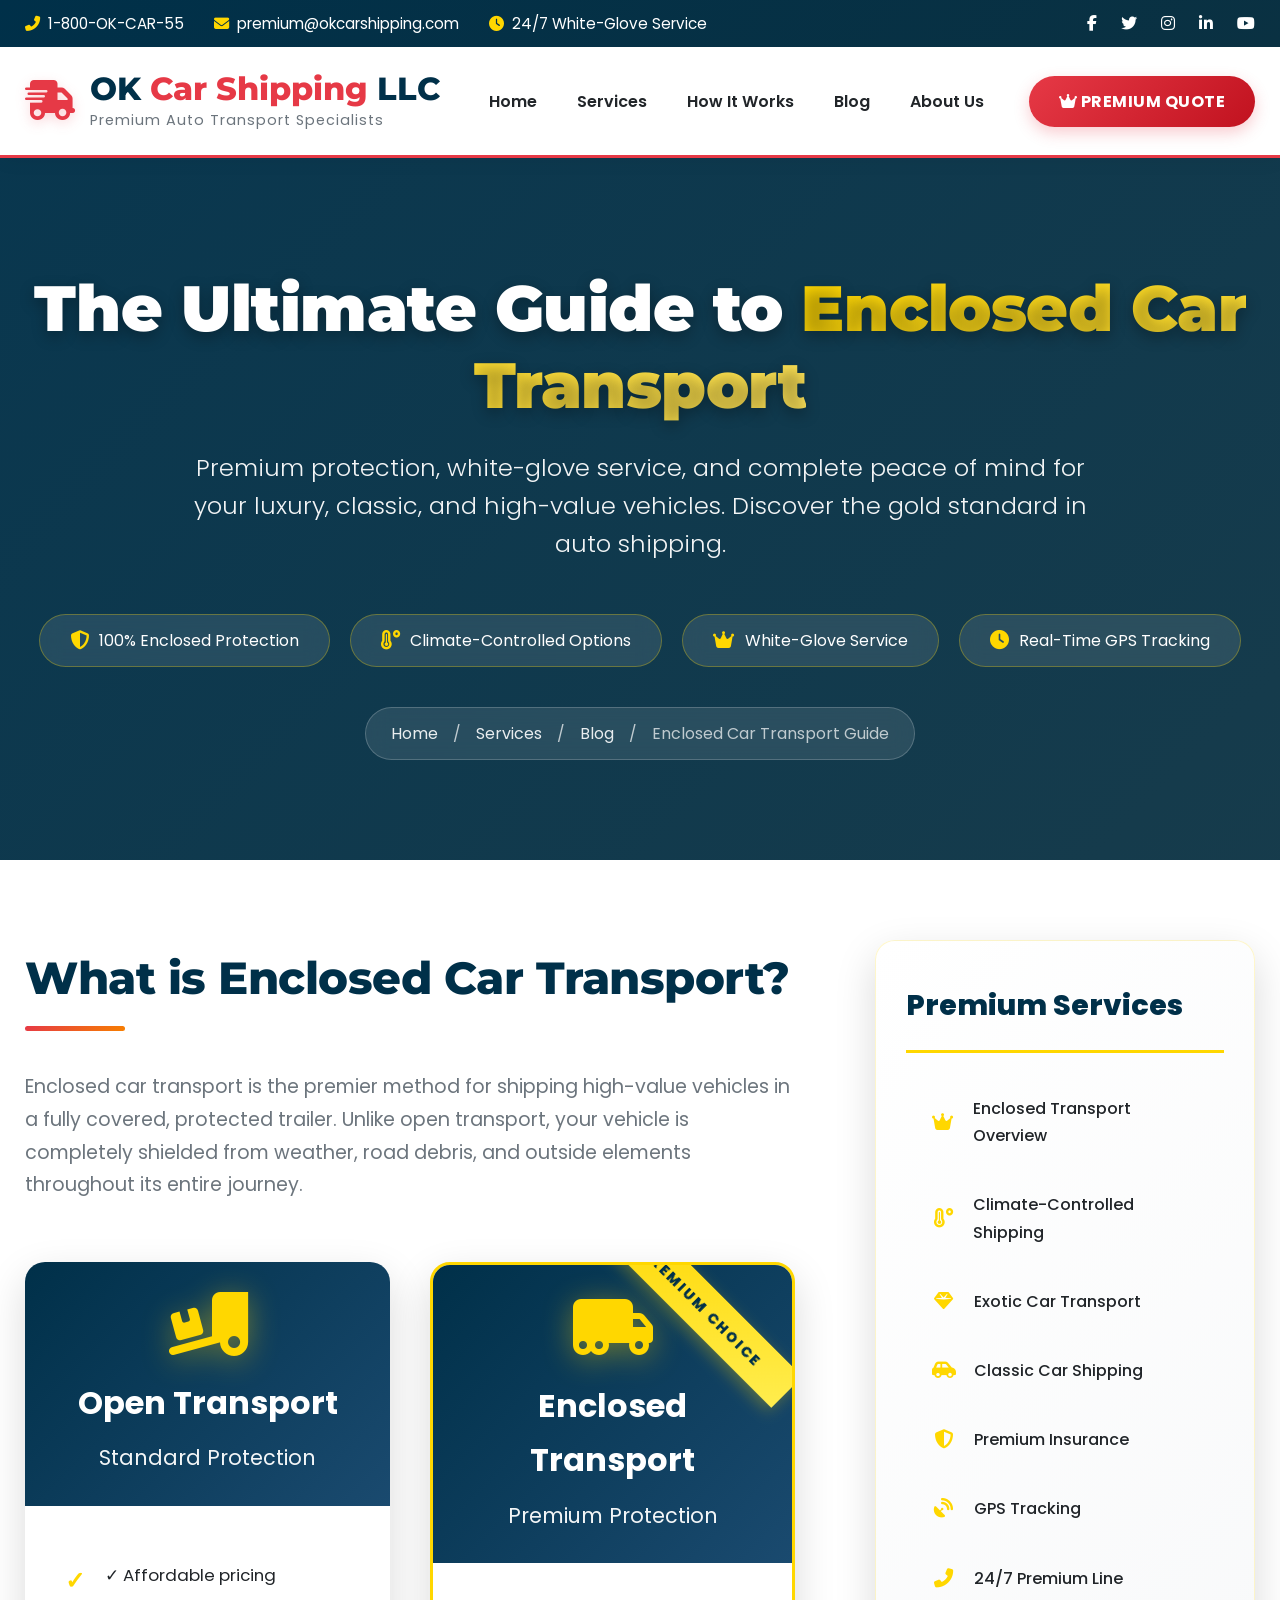
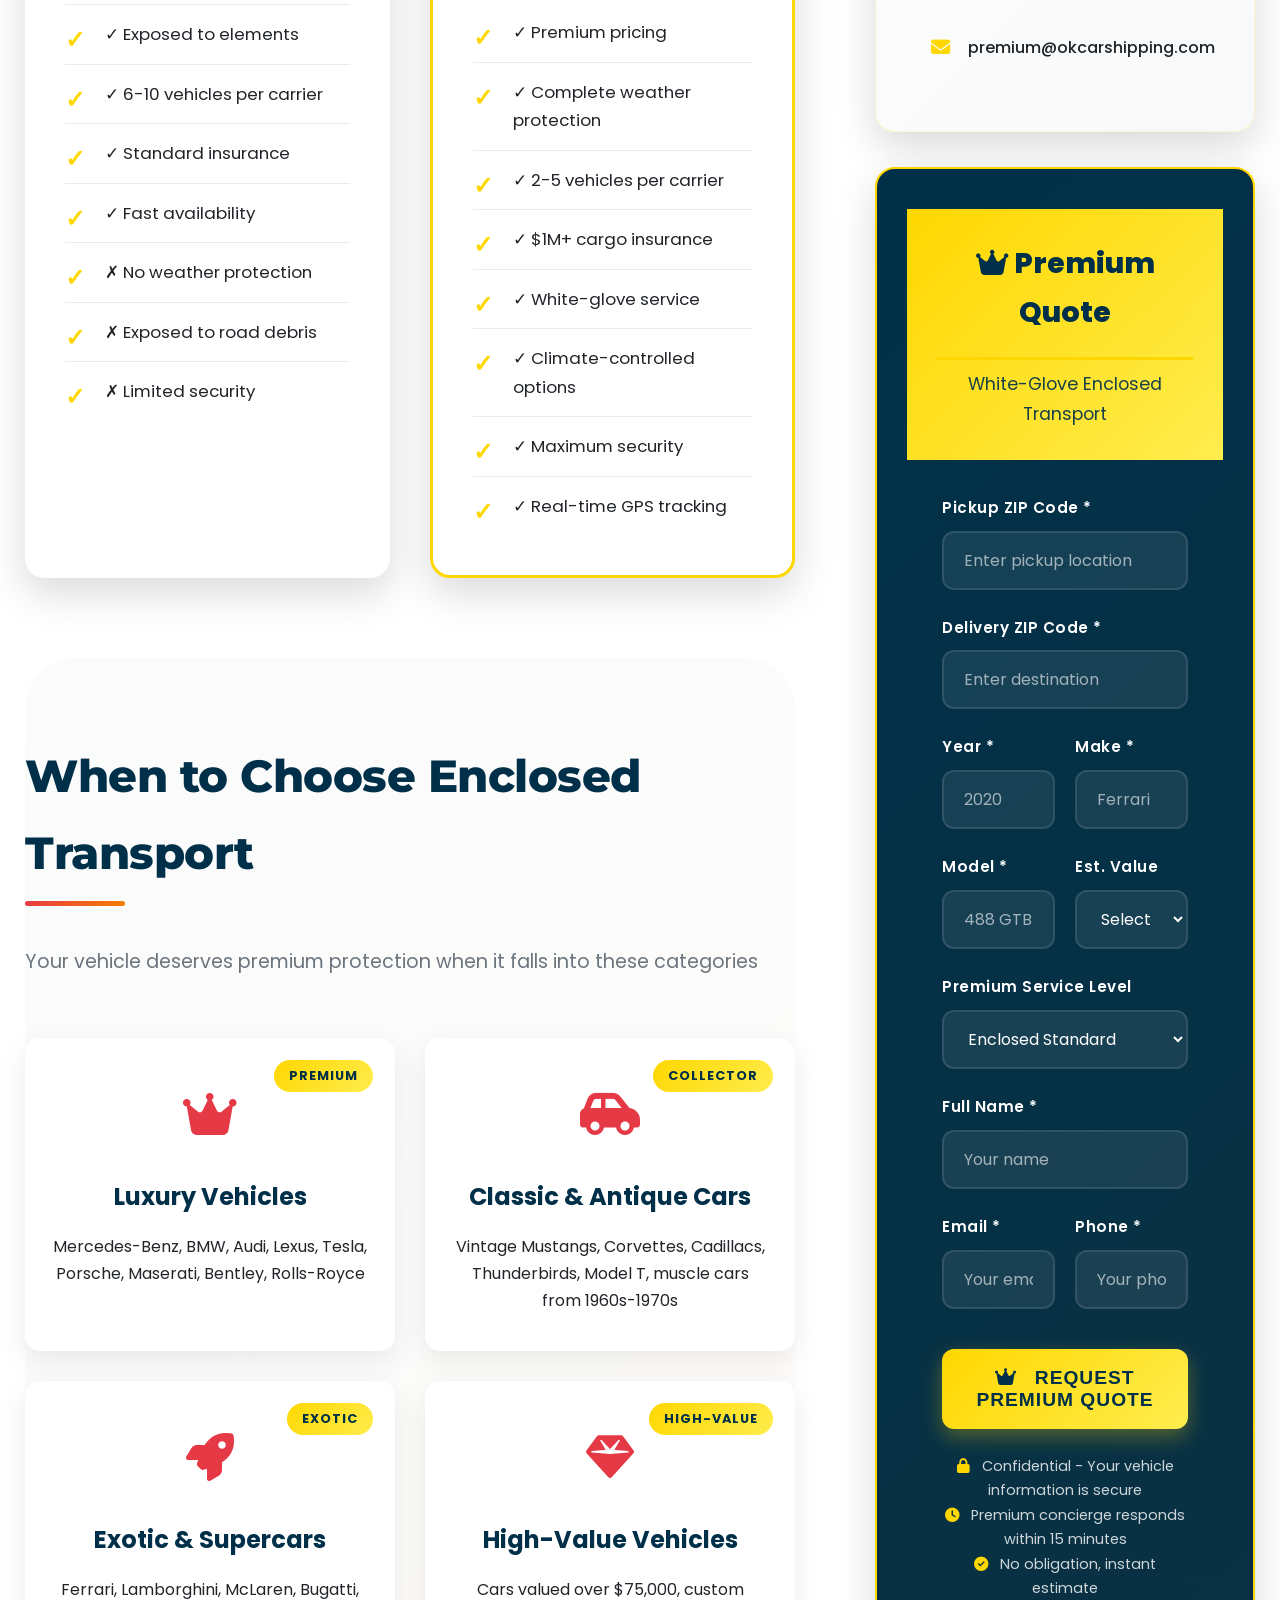
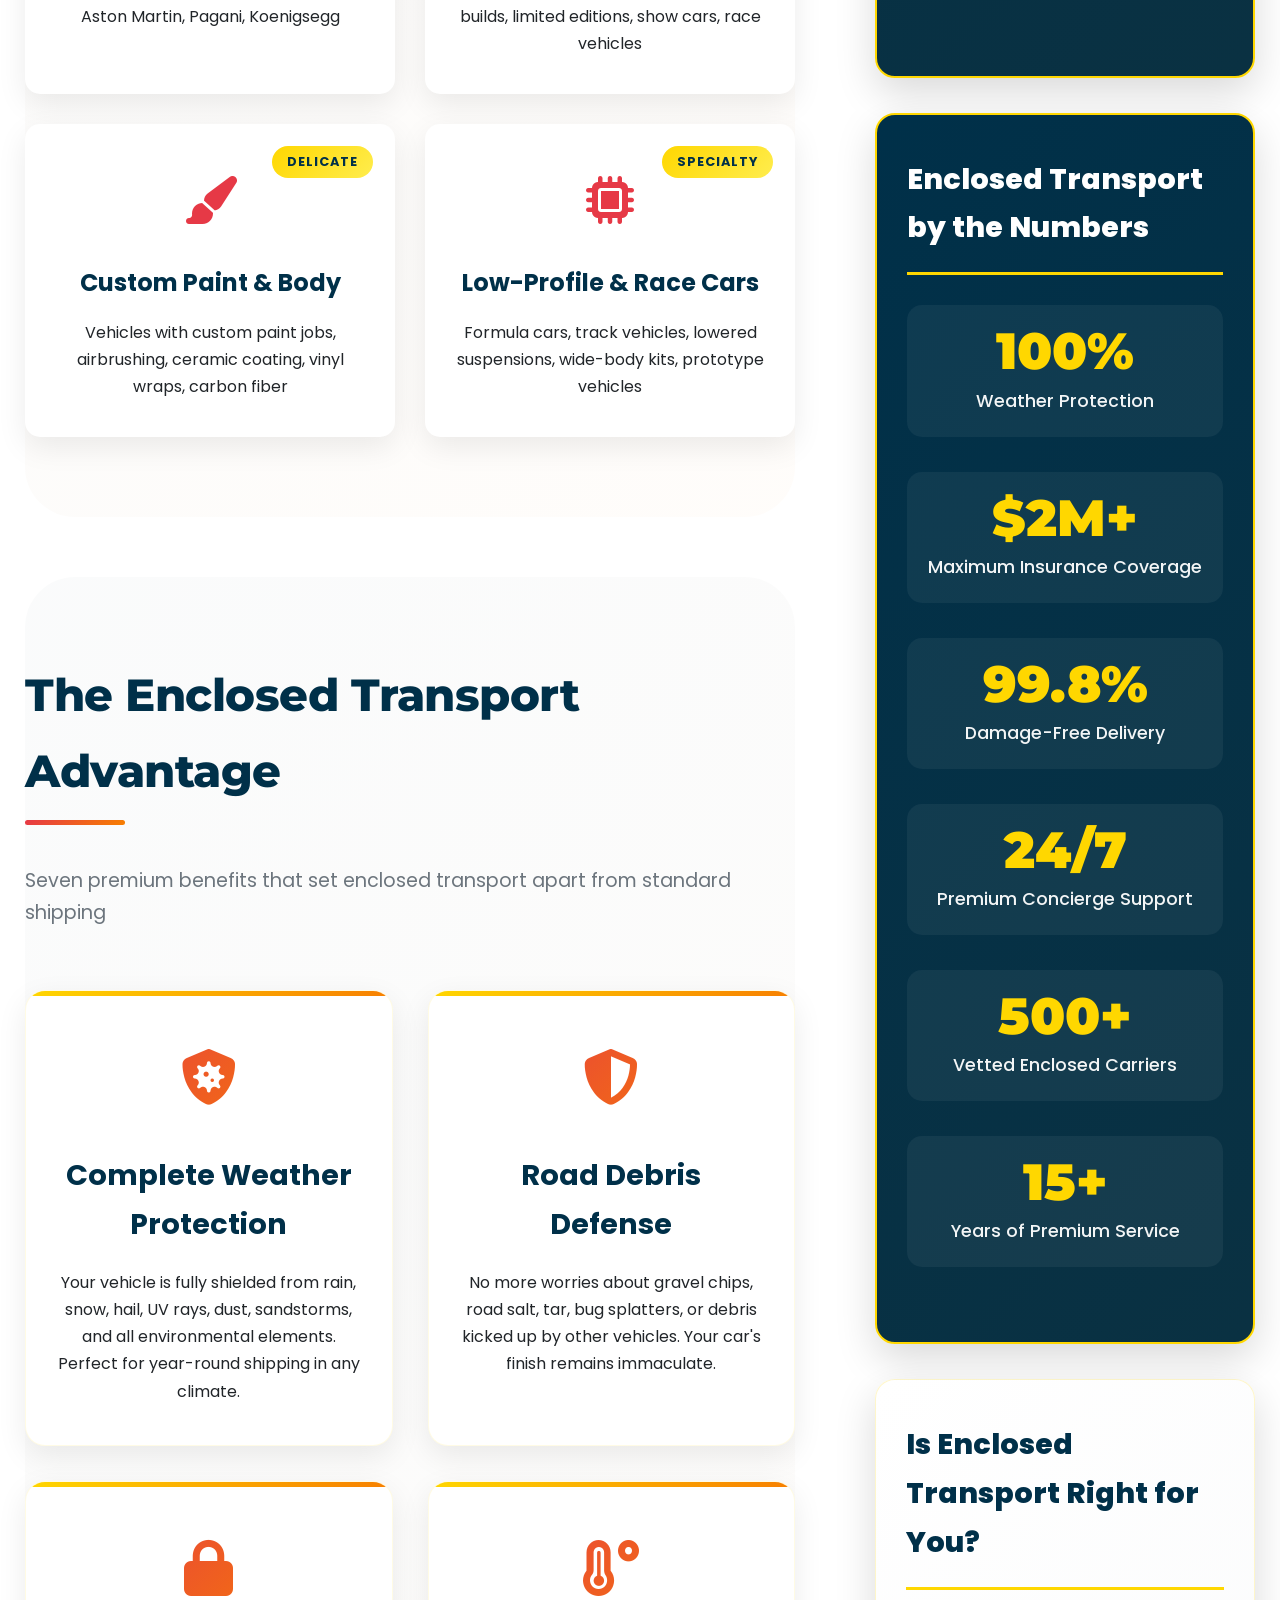
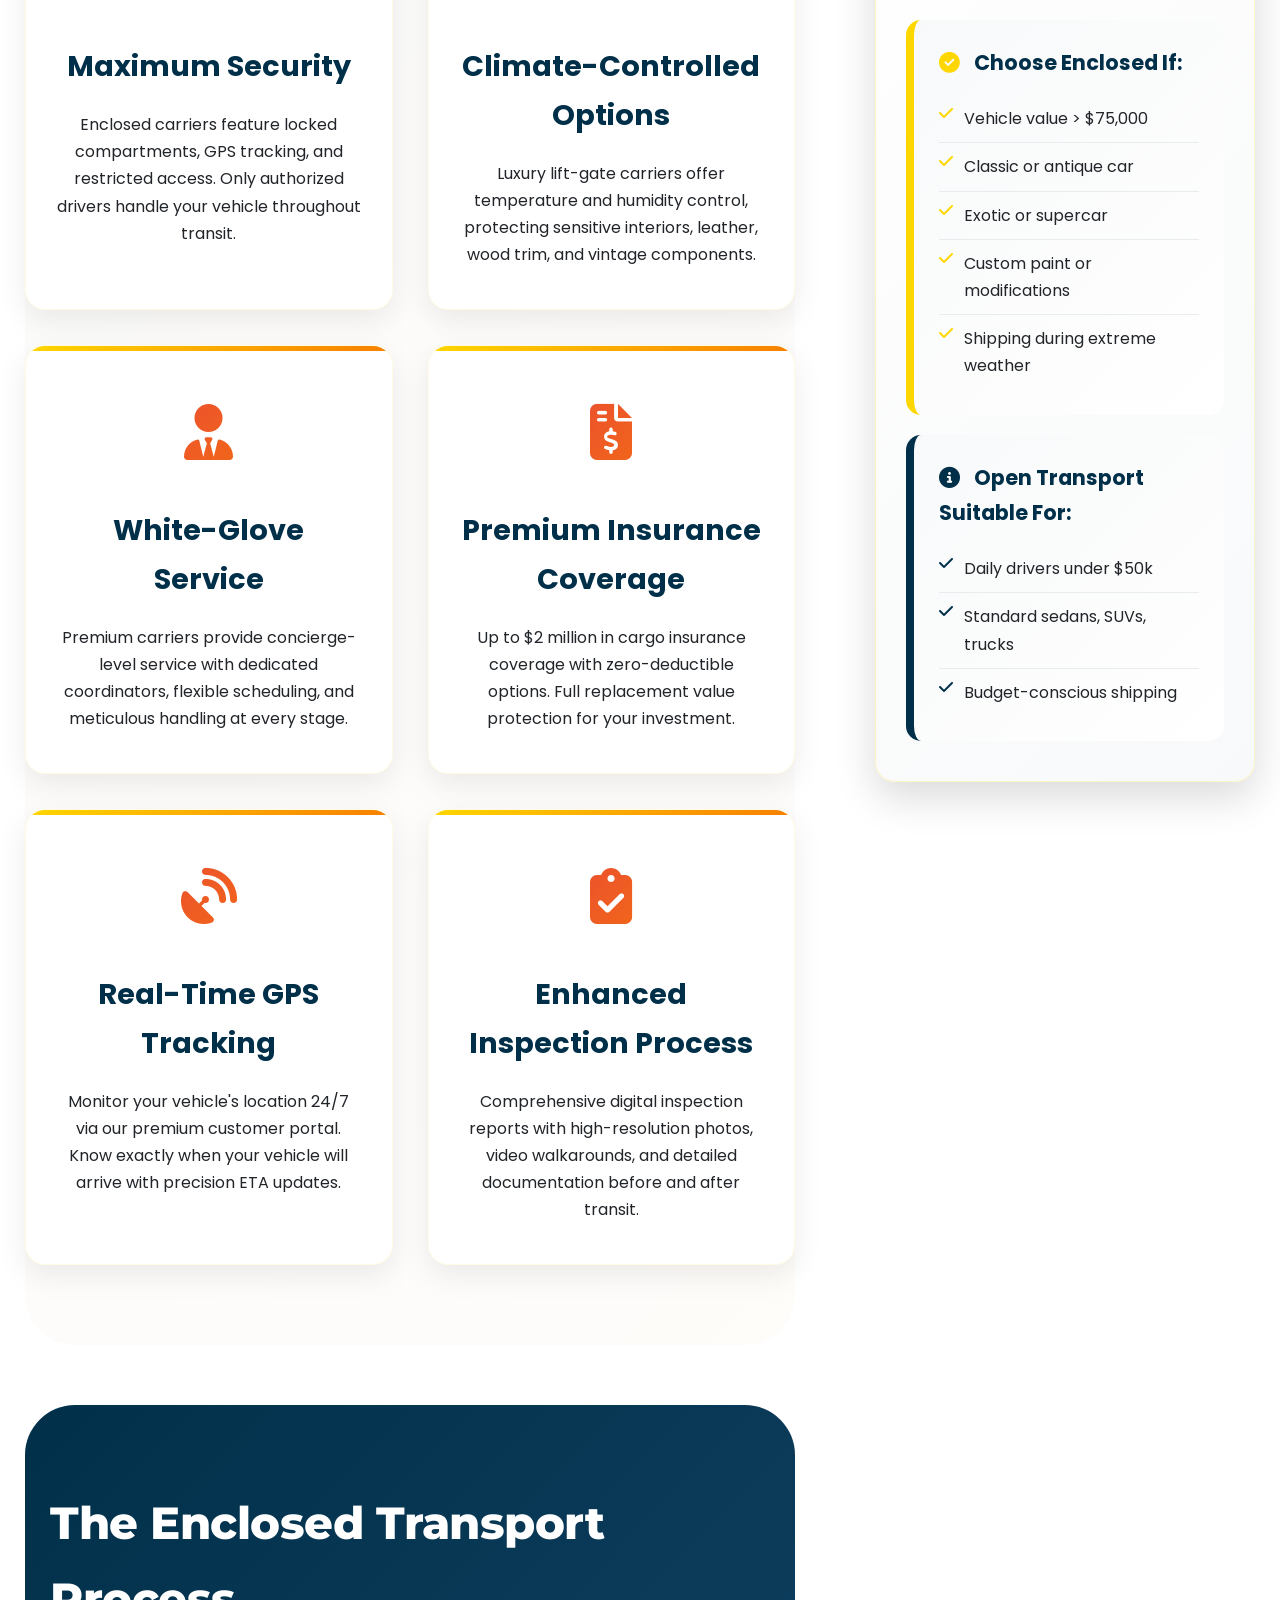
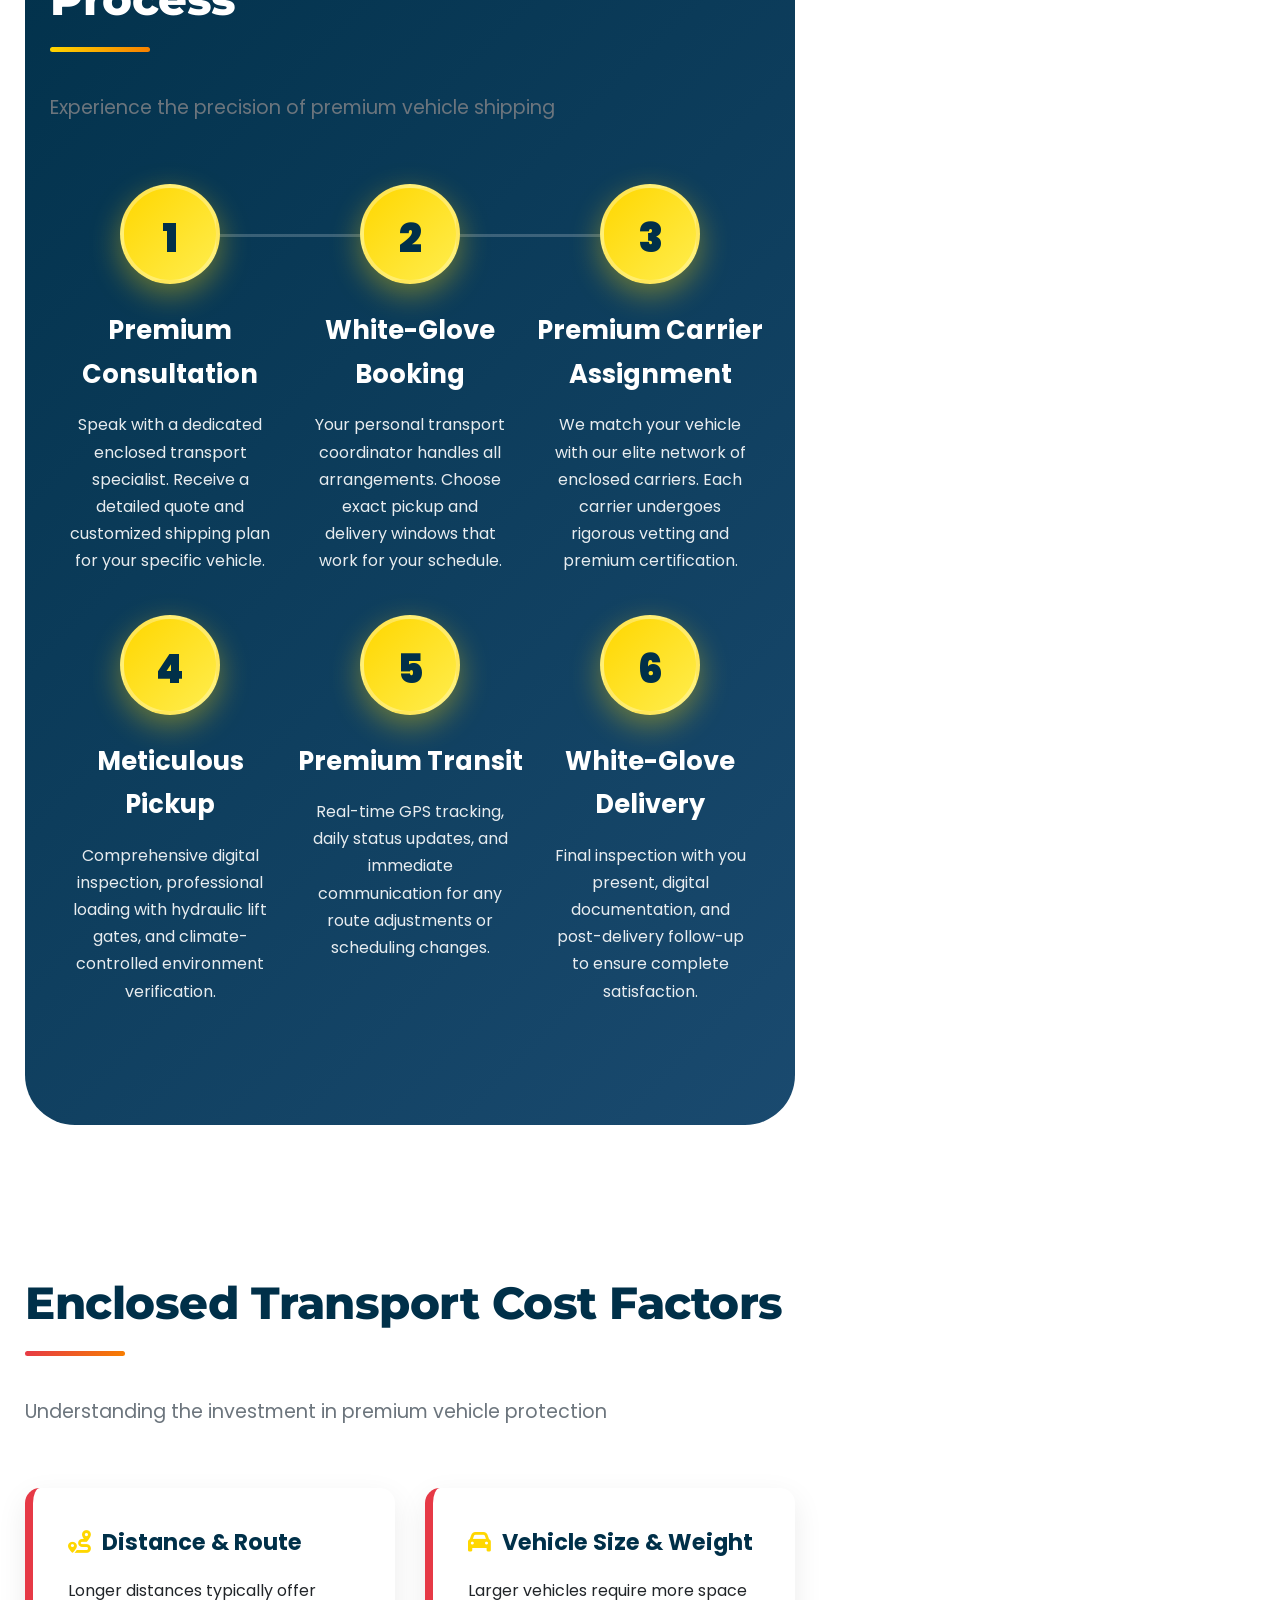
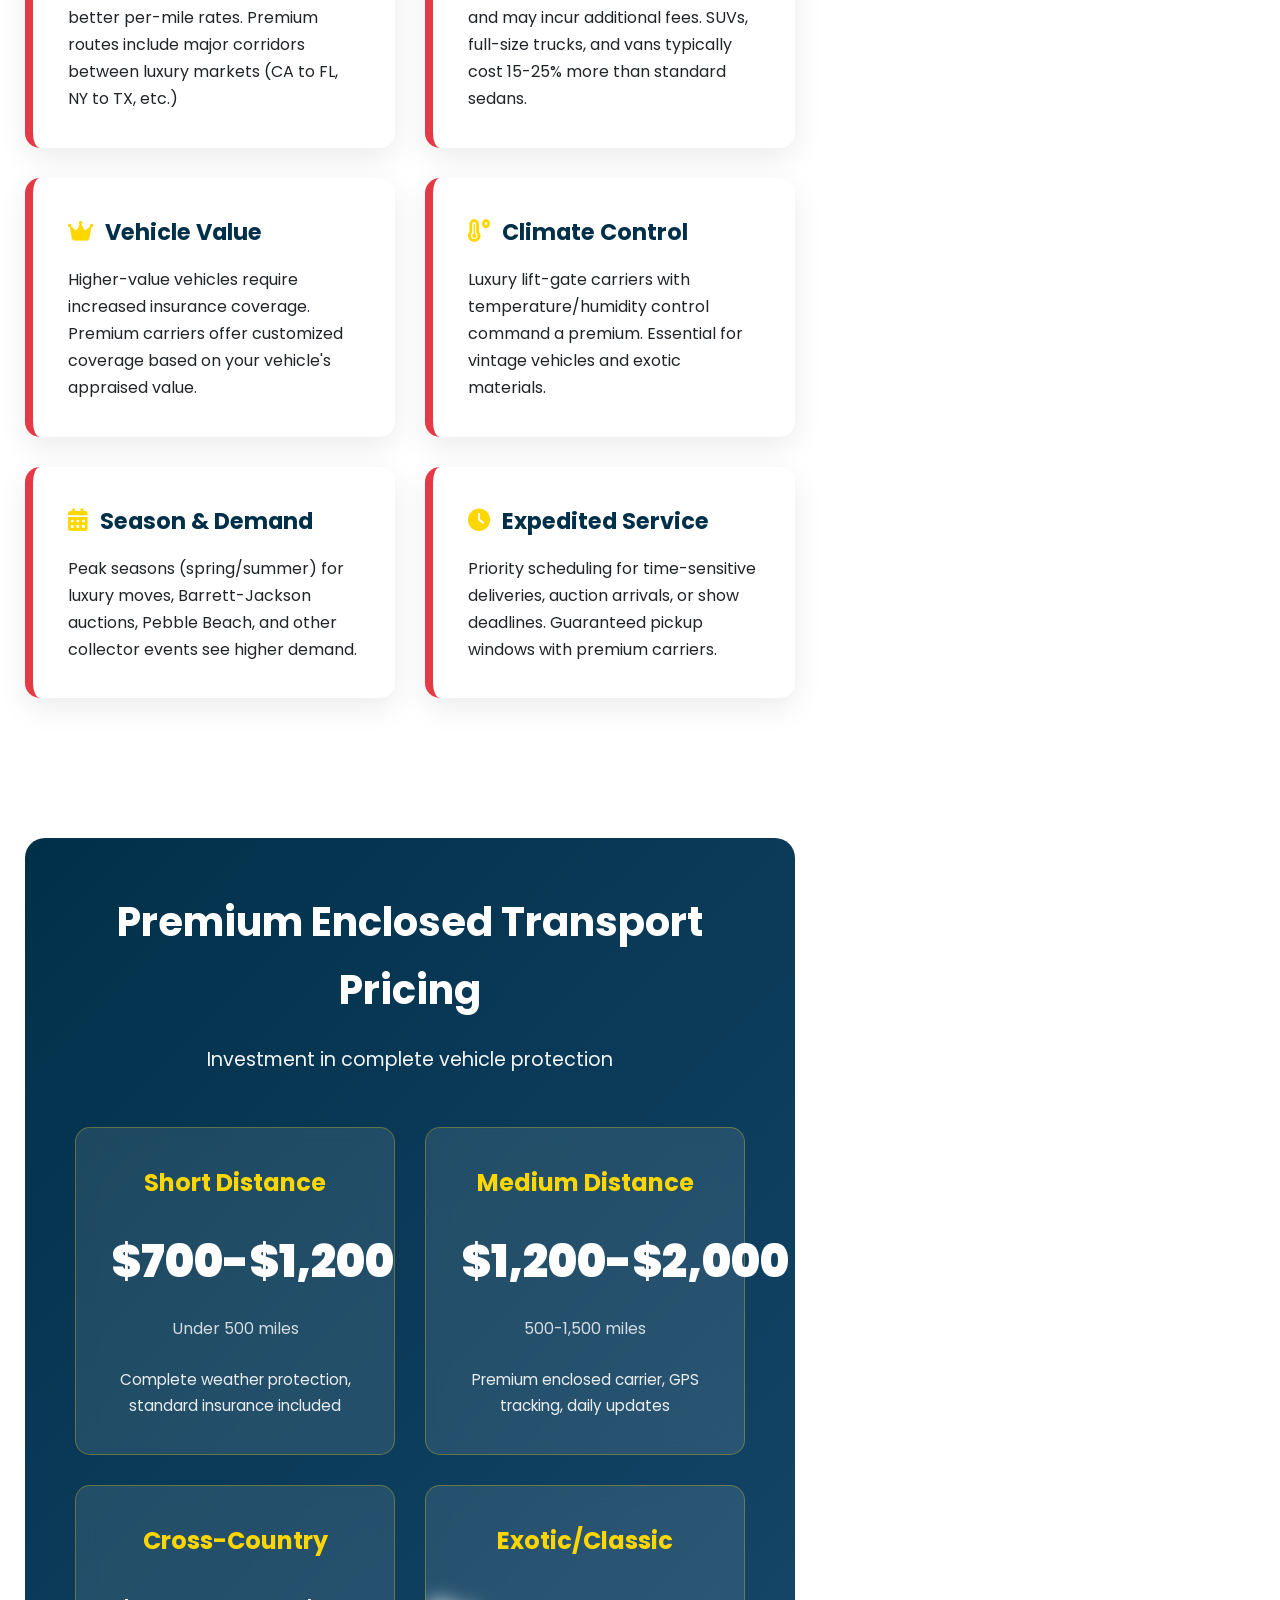
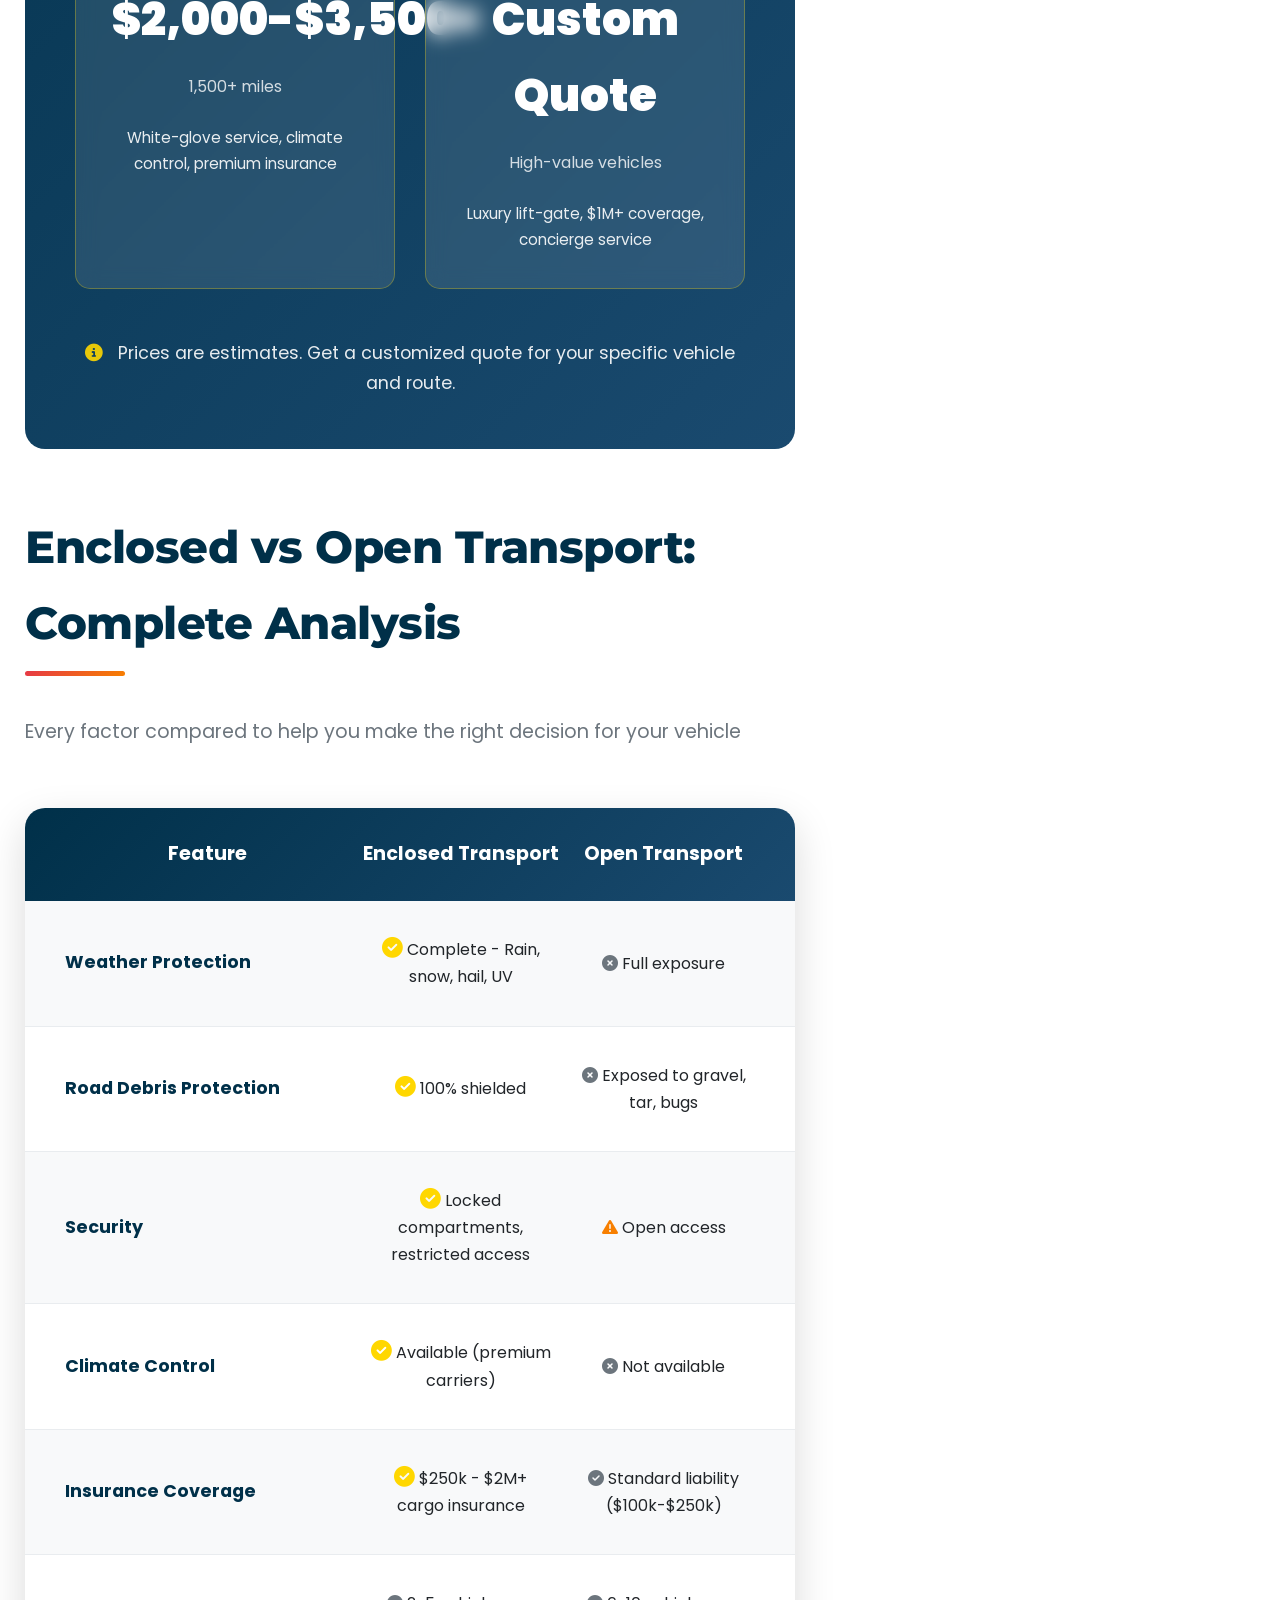
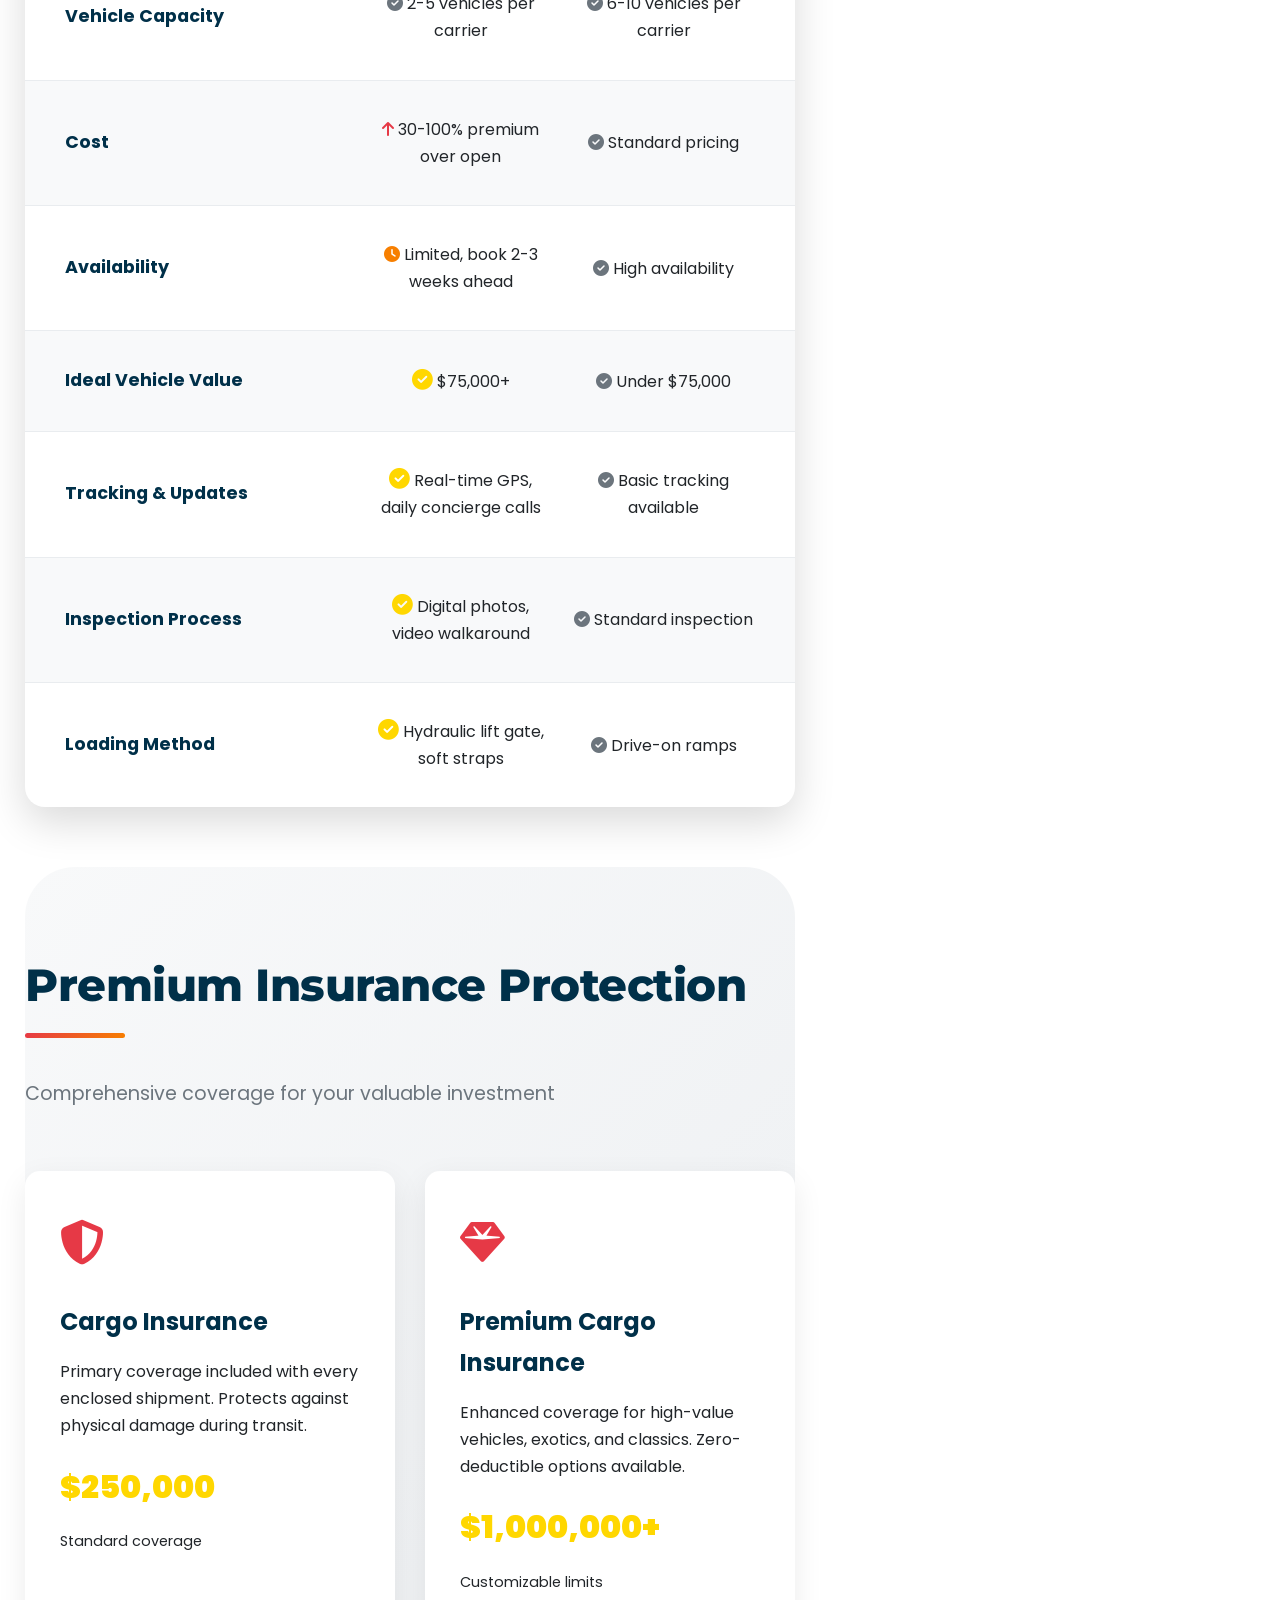
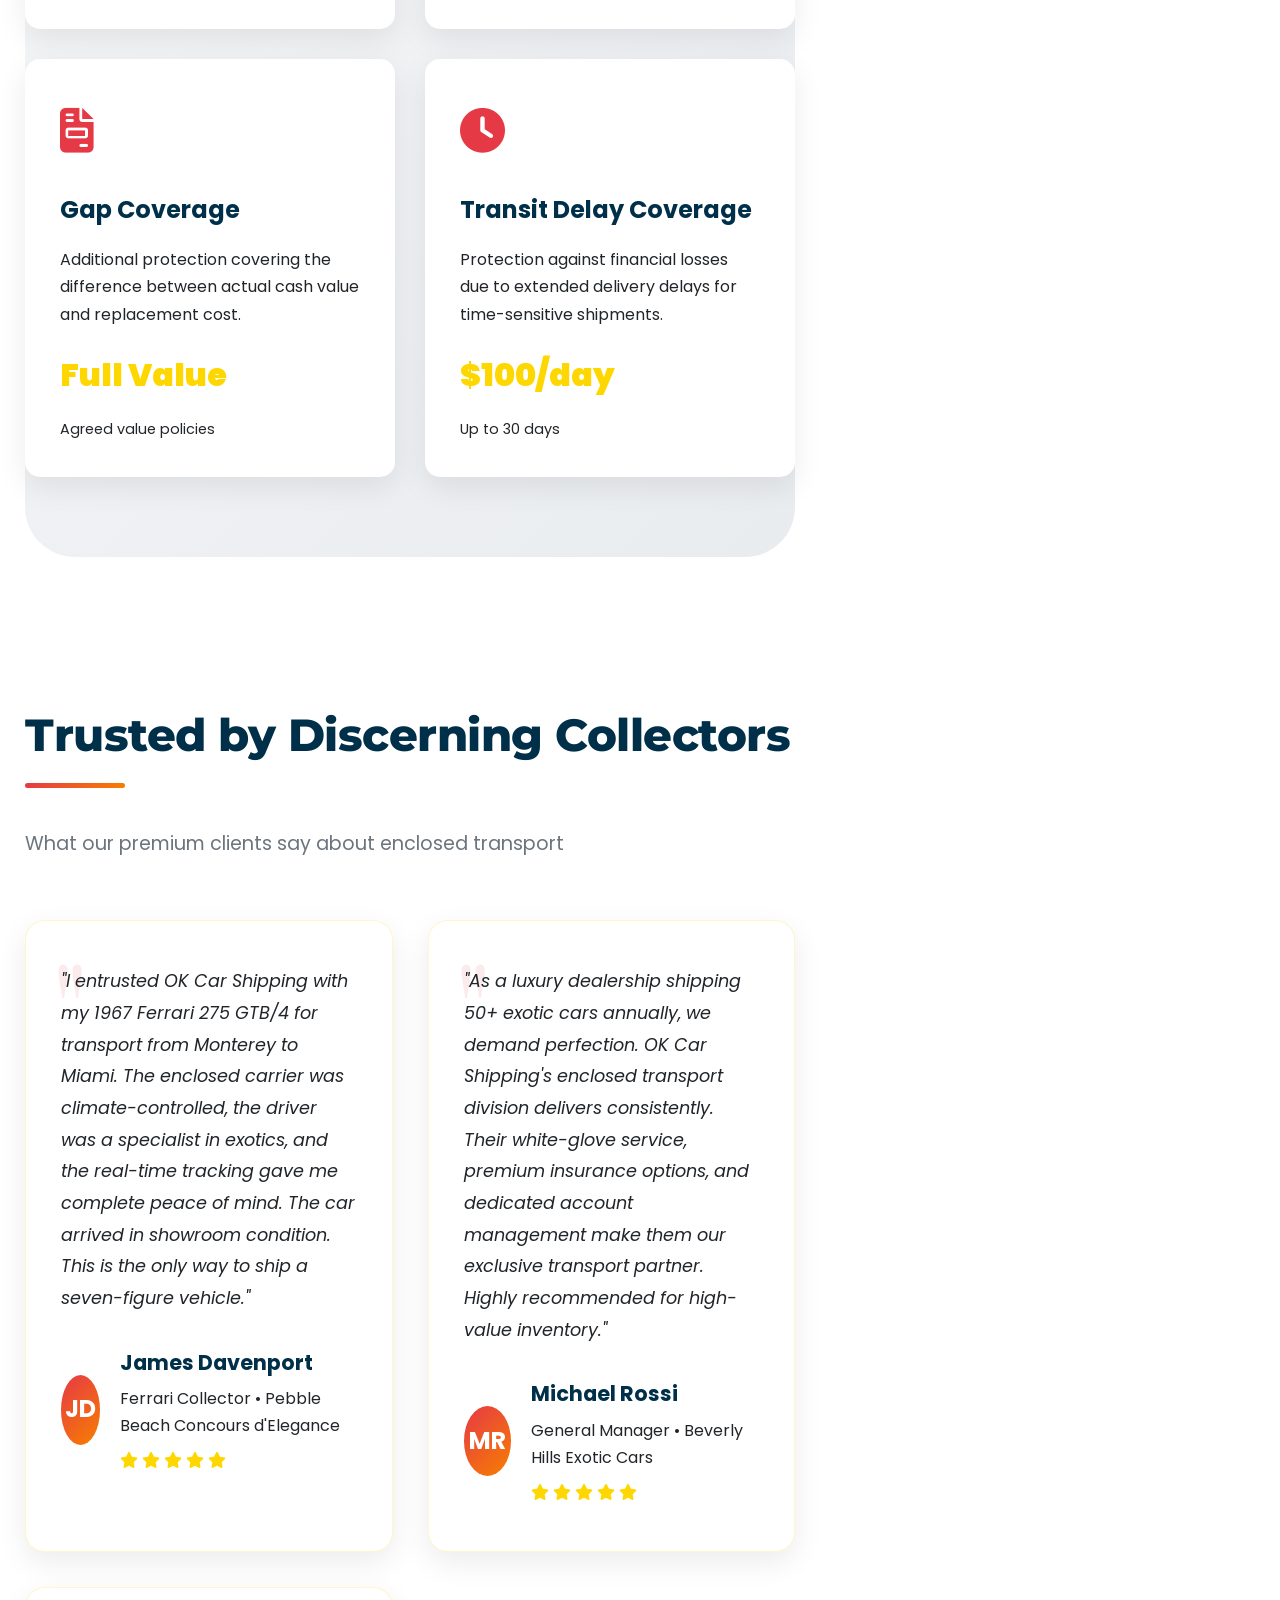
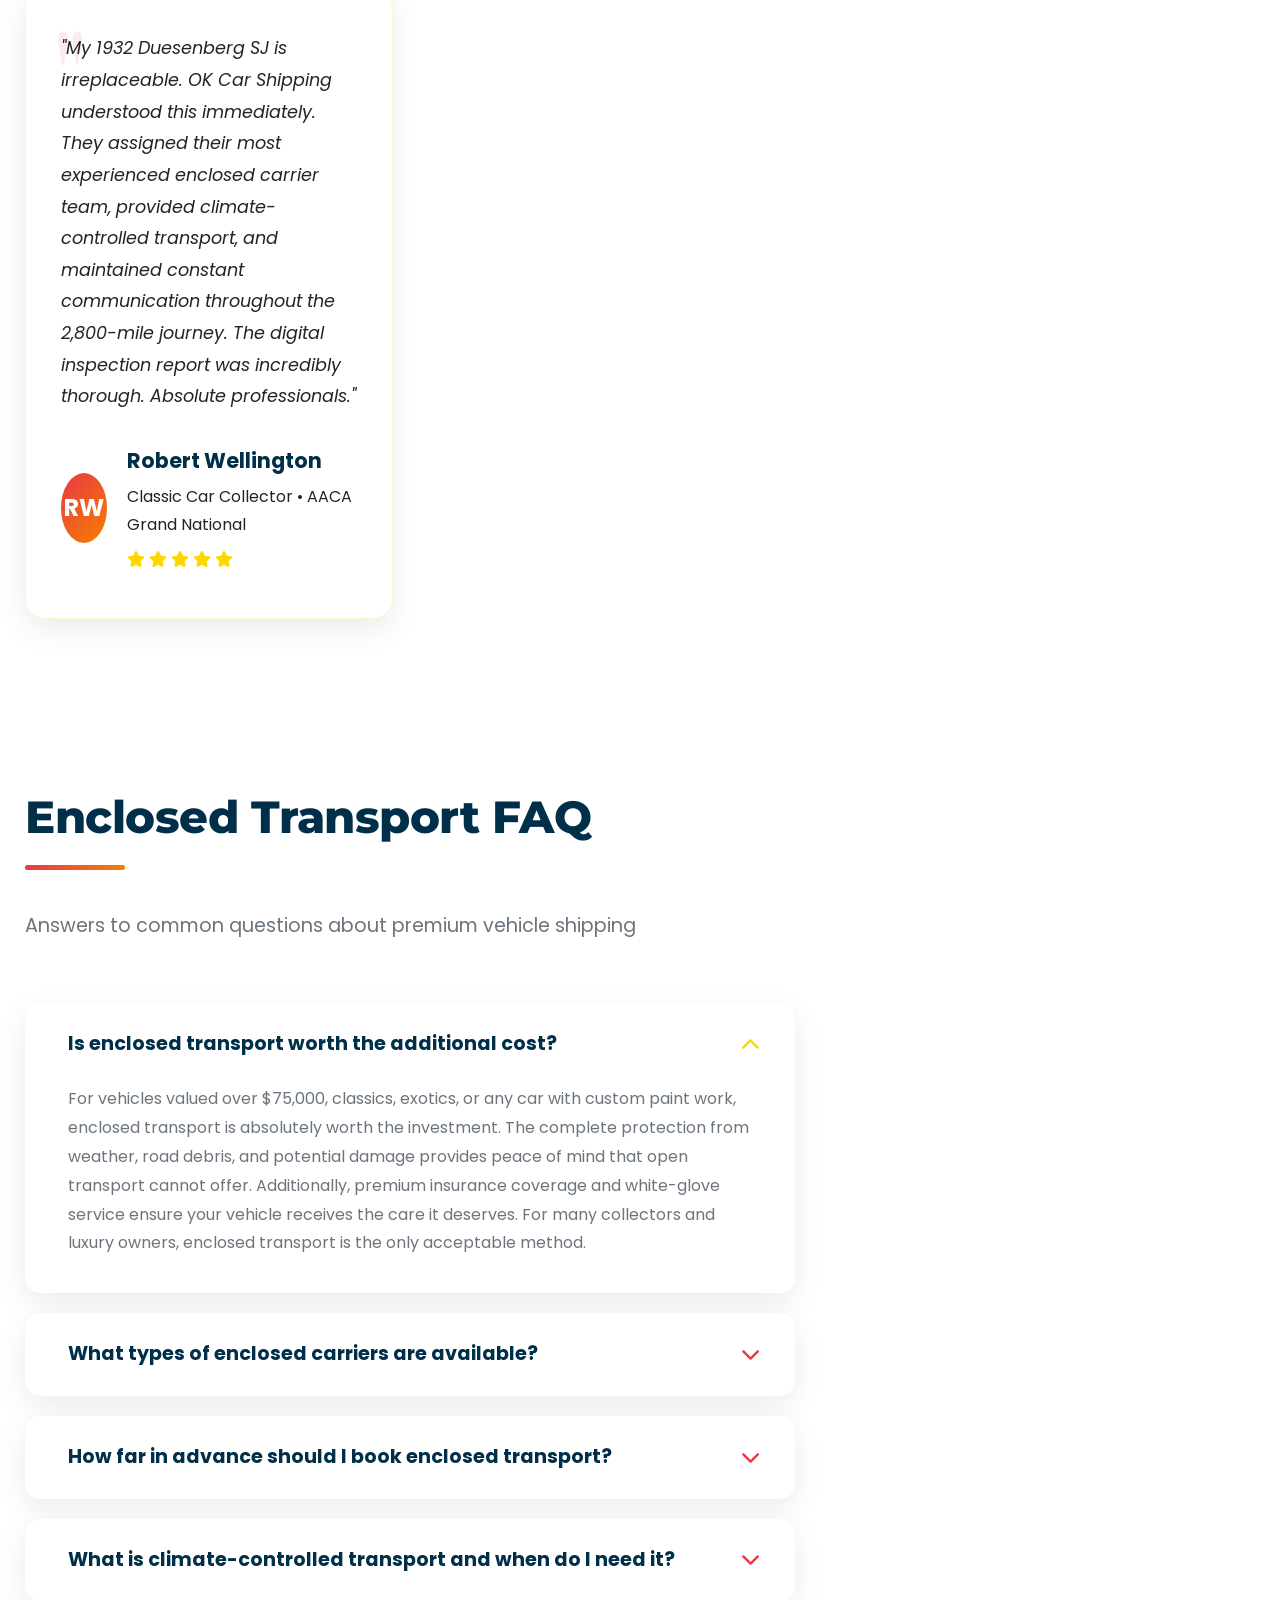
==== commit 49ef736b: "Comment out sticky quote button in enclosed-transport.html Commented out the sticky quote button sec" ====
--- a/enclosed-transport.html
+++ b/enclosed-transport.html
@@ -1669,14 +1669,14 @@
 </head>
 <body>
     <!-- Sticky Get Quote Button Premium -->
-    <div class="sticky-quote-btn" id="stickyQuoteBtn">
+   <!--  <div class="sticky-quote-btn" id="stickyQuoteBtn">
         <div class="container">
             <p><i class="fas fa-crown"></i> Protect your investment with premium enclosed transport. Get your free quote now!</p>
             <a href="#premiumQuoteForm" class="sticky-btn">
                 <i class="fas fa-calculator"></i> GET PREMIUM QUOTE
             </a>
         </div>
-    </div>
+    </div>-->
 
     <!-- Header Premium -->
     <header>
